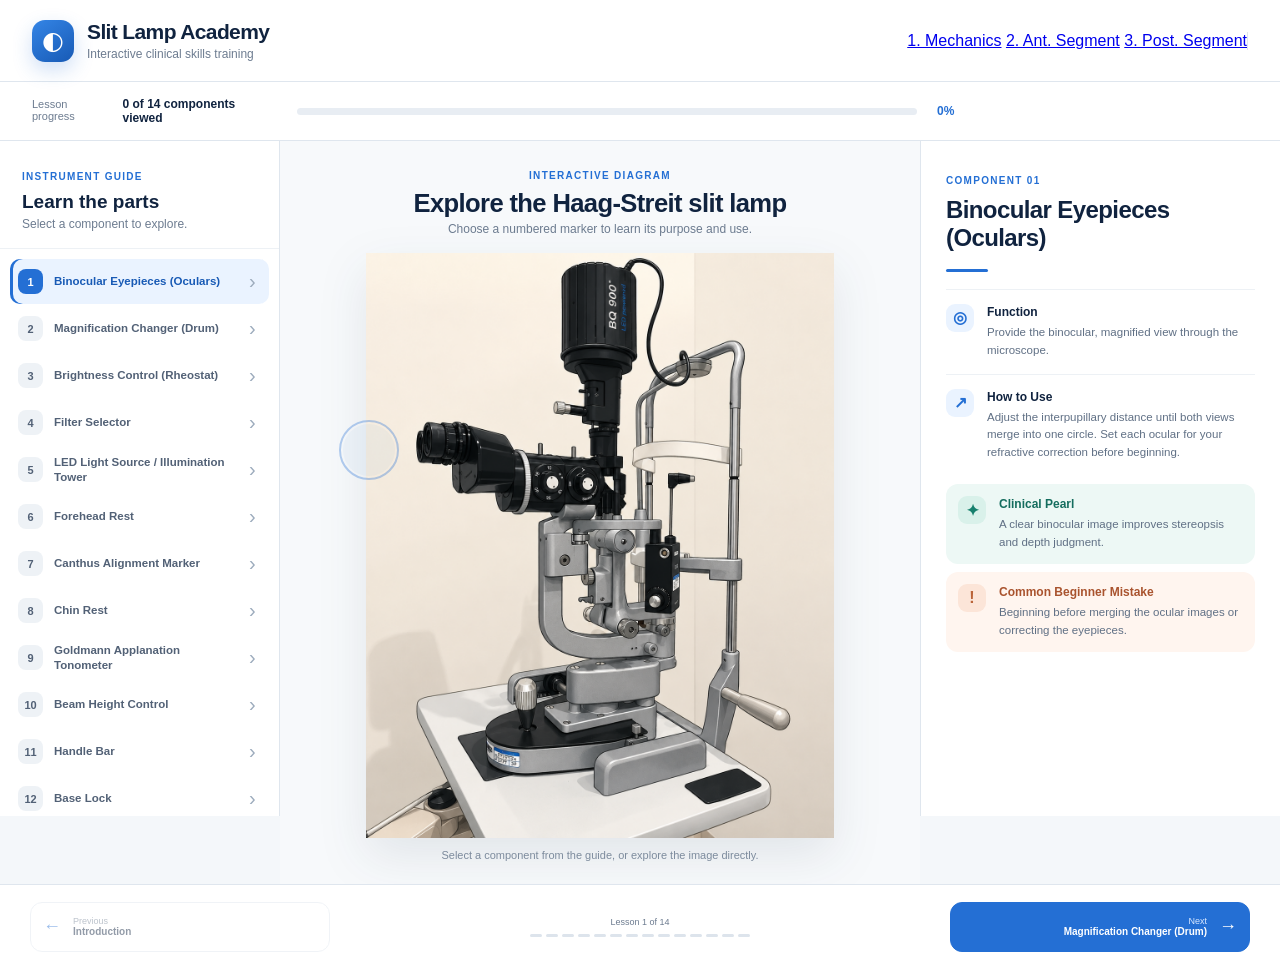
==== index.html @ 04d9e1db "Update index.html" ====
<!doctype html>
<html lang="en">
<head>
  <meta charset="utf-8"><meta name="viewport" content="width=device-width,initial-scale=1">
  <title>Slit Lamp Academy — Learn the Parts</title>
  <link rel="stylesheet" href="css/styles.css">
</head>
<body>
<main class="app">
  <header>
    <div class="brand"><span class="logo">◐</span><div><h1>Slit Lamp Academy</h1><p>Interactive clinical skills training</p></div></div>
    <nav class="module-selector">
      <a href="index.html" class="mod-tab active">1. Mechanics</a>
      <a href="anterior.html" class="mod-tab">2. Ant. Segment</a>
      <a href="posterior.html" class="mod-tab">3. Post. Segment</a>
    </nav>
  </header>
  <div class="progress"><div><small>Lesson progress</small><strong id="progressLabel"></strong></div><div class="track"><i id="progressBar"></i></div><b id="progressPercent"></b></div>
  <div class="workspace">
    <nav>
      <div class="navTitle"><small>INSTRUMENT GUIDE</small><h2>Learn the parts</h2><p>Select a component to explore.</p></div>
      <ol id="partsList"></ol>
    </nav>
    <section class="stage">
      <div class="stageTitle"><small>INTERACTIVE DIAGRAM</small><h2>Explore the Haag-Streit slit lamp</h2><p>Choose a numbered marker to learn its purpose and use.</p></div>
      <div class="imageWrap"><img src="images/slitlamp.png" alt="Haag-Streit slit lamp"><div id="hotspots"></div></div>
      <p class="hint">Select a component from the guide, or explore the image directly.</p>
    </section>
    <aside id="teachingPanel">
      <small id="partNumber"></small><h2 id="partName"></h2><div class="rule"></div>
      <article><i>◎</i><div><h3>Function</h3><p id="functionText"></p></div></article>
      <article><i>↗</i><div><h3>How to Use</h3><p id="useText"></p></div></article>
      <article class="pearl"><i>✦</i><div><h3>Clinical Pearl</h3><p id="pearlText"></p></div></article>
      <article class="mistake"><i>!</i><div><h3>Common Beginner Mistake</h3><p id="mistakeText"></p></div></article>
    </aside>
  </div>
  <footer>
    <button id="previous"><span>←</span><small>Previous</small><strong id="previousName"></strong></button>
    <div><span id="lessonCount"></span><div id="dots"></div></div>
    <button class="next" id="next"><small>Next</small><strong id="nextName"></strong><span>→</span></button>
  </footer>
</main>
<div class="quizOverlay" id="quizOverlay" hidden>
  <section class="quizCard" role="dialog" aria-modal="true" aria-labelledby="quizTitle">
    <button class="quizClose" id="quizClose" aria-label="Close quiz">×</button>
    <small>KNOWLEDGE CHECK</small>
    <h2 id="quizTitle">Learn the Parts Quiz</h2>
    <p>Click the correct location on the slit lamp image.</p>
    <div id="quizForm">
      <div class="quizStatus"><span id="quizQuestionCount"></span><strong id="quizScore"></strong></div>
      <h3 id="quizPrompt"></h3>
      <div class="quizImageWrap">
        <img src="images/slitlamp.png" alt="Haag-Streit slit lamp for image-identification quiz">
        <div id="quizHotspots"></div>
      </div>
    </div>
    <div class="quizActions"><button type="button" id="quizNext" hidden>Next question</button><button type="button" id="quizRetry" hidden>Try again</button></div>
    <p class="quizResult" id="quizResult" aria-live="polite"></p>
  </section>
</div>
<script src="js/lessons.js"></script><script src="js/hotspots.js"></script><script src="js/app.js"></script>
</body>
</html>
---- css/styles.css ----
:root{--navy:#10233f;--blue:#246fd4;--soft:#eaf3ff;--ink:#26374d;--muted:#6d7c90;--line:#dfe6ee;--bg:#f4f7fa}
*{box-sizing:border-box}body{margin:0;background:var(--bg);color:var(--ink);font-family:Inter,-apple-system,BlinkMacSystemFont,"Segoe UI",sans-serif}button{font:inherit}.app{min-height:100vh}
header{height:82px;padding:0 32px;display:flex;align-items:center;justify-content:space-between;background:#fff;border-bottom:1px solid var(--line)}
.brand{display:flex;align-items:center;gap:13px}.logo{width:42px;height:42px;border-radius:13px;display:grid;place-items:center;background:linear-gradient(145deg,#3485e6,#185ab5);color:#fff;font-size:25px;box-shadow:0 8px 20px #246fd438}
h1{margin:0;color:var(--navy);font-size:21px;letter-spacing:-.03em}.brand p{margin:3px 0 0;color:var(--muted);font-size:12px}.module{display:flex;align-items:center;gap:12px;font-size:13px;color:var(--navy)}.module span{padding:6px 10px;border-radius:999px;background:var(--soft);color:var(--blue);font-size:10px;font-weight:800;letter-spacing:.12em}
.progress{height:59px;padding:0 32px;display:grid;grid-template-columns:245px minmax(200px,620px) 45px;gap:20px;align-items:center;background:#fff;border-bottom:1px solid var(--line)}.progress>div:first-child{display:flex;gap:10px;align-items:baseline}.progress small{color:var(--muted);font-size:11px}.progress strong{color:var(--navy);font-size:12px}.track{height:7px;border-radius:10px;background:#e8edf3;overflow:hidden}.track i{display:block;height:100%;border-radius:inherit;background:linear-gradient(90deg,#3485e6,var(--blue));transition:.3s}.progress b{color:var(--blue);font-size:12px}
.workspace{min-height:calc(100vh - 225px);display:grid;grid-template-columns:280px minmax(440px,1fr) 360px;max-width:1600px;margin:auto}nav,aside{background:#fff}nav{border-right:1px solid var(--line);overflow:auto;max-height:calc(100vh - 225px)}.navTitle{padding:25px 22px 17px;border-bottom:1px solid #edf1f5}.navTitle small,.stageTitle small,aside>small{color:var(--blue);font-size:10px;font-weight:800;letter-spacing:.13em}.navTitle h2{margin:7px 0 4px;color:var(--navy);font-size:19px}.navTitle p,.stageTitle p{margin:0;color:var(--muted);font-size:12px}ol{margin:0;padding:8px 10px 24px;list-style:none}li{margin:2px 0}
nav button{width:100%;min-height:45px;border:0;border-radius:10px;padding:7px 8px;display:grid;grid-template-columns:27px 1fr 12px;gap:9px;align-items:center;text-align:left;color:#526176;background:transparent;cursor:pointer;transition:.18s}nav button:hover{background:#f4f8fd}nav button>span{width:25px;height:25px;border-radius:8px;display:grid;place-items:center;background:#eef2f6;font-size:11px;font-weight:800}nav button em{font-style:normal;font-size:11.5px;font-weight:650;line-height:1.25}nav button i{font-style:normal;color:#9dacbd;font-size:20px}nav button.active{color:#185ab5;background:var(--soft);box-shadow:inset 3px 0 var(--blue)}nav button.active>span{background:var(--blue);color:#fff}
.stage{padding:24px 28px 12px;background:#f7f9fb;overflow:hidden}.stageTitle{text-align:center}.stageTitle h2{margin:6px 0 4px;color:var(--navy);font-size:clamp(20px,2vw,27px);letter-spacing:-.025em}.imageWrap{position:relative;margin:17px auto 0;width:min(100%,660px);height:min(65vh,690px);min-height:470px}.imageWrap img{width:100%;height:100%;object-fit:contain;display:block;filter:drop-shadow(0 18px 24px #15284018)}
.hotspot{position:absolute;width:52px;height:52px;transform:translate(-50%,-50%);border:0;border-radius:50%;background:transparent;cursor:pointer;z-index:2}.hotspot:hover,.hotspot:focus-visible{outline:2px solid #246fd480;outline-offset:2px;background:#246fd412}.hotspot.active{outline:2px solid #246fd455;outline-offset:2px;background:#246fd40b}.hint{text-align:center;color:#8290a2;font-size:11px}
aside{border-left:1px solid var(--line);padding:29px 25px;overflow:auto;max-height:calc(100vh - 225px);scroll-margin-top:12px}aside>h2{margin:8px 0 16px;color:var(--navy);font-size:24px;line-height:1.18;letter-spacing:-.025em}.rule{width:42px;height:3px;border-radius:3px;background:var(--blue);margin-bottom:17px}article{display:grid;grid-template-columns:30px 1fr;gap:11px;padding:14px 0;border-top:1px solid #edf1f5}article>i{width:28px;height:28px;border-radius:9px;display:grid;place-items:center;color:var(--blue);background:var(--soft);font-style:normal;font-weight:800}article h3{margin:1px 0 5px;color:var(--navy);font-size:12px}article p{margin:0;color:#607085;font-size:11.5px;line-height:1.56}.pearl,.mistake{margin-top:8px;padding:12px;border:0;border-radius:12px}.pearl{background:#edf8f5}.pearl>i{color:#16806d;background:#d9f1ea}.pearl h3{color:#146d5e}.mistake{background:#fff5ef}.mistake>i{color:#bb6439;background:#fce5d8}.mistake h3{color:#a9532e}
footer{min-height:84px;padding:11px 30px;display:grid;grid-template-columns:1fr auto 1fr;align-items:center;gap:24px;background:#fff;border-top:1px solid var(--line)}footer>button{width:min(100%,300px);min-height:50px;display:grid;grid-template-columns:30px 1fr;align-content:center;border:1px solid var(--line);border-radius:12px;background:#fff;color:var(--navy);padding:7px 12px;text-align:left;cursor:pointer}footer button span{grid-row:1/3;align-self:center;color:var(--blue);font-size:18px}footer button small{color:var(--muted);font-size:9px}footer button strong{font-size:10px;white-space:nowrap;overflow:hidden;text-overflow:ellipsis}footer button.next{justify-self:end;grid-template-columns:1fr 30px;text-align:right;background:var(--blue);color:#fff;border-color:var(--blue)}footer button.next span{grid-column:2;color:#fff}footer button.next small{color:#d9e8ff}footer button:disabled{opacity:.45;cursor:default}footer>div{text-align:center;color:var(--muted);font-size:9px}#dots{display:flex;gap:4px;margin-top:7px}#dots i{width:12px;height:3px;border-radius:2px;background:#dde4ec}#dots i.done{background:var(--blue)}
@media(max-width:1120px){.workspace{grid-template-columns:240px minmax(430px,1fr)}aside{grid-column:2;border-left:0;border-top:1px solid var(--line);max-height:none}nav{grid-row:1/3;max-height:none}.imageWrap{height:650px}}
@media(max-width:760px){header{height:auto;min-height:74px;padding:13px 18px}.module{display:none}.progress{padding:0 18px;grid-template-columns:1fr 36px}.progress>div:first-child{display:none}.workspace{display:block}nav{max-height:220px;border-right:0;border-bottom:1px solid var(--line)}.navTitle{padding:18px}ol{display:flex;gap:6px;padding:8px 14px 14px;overflow-x:auto}li{flex:0 0 auto}nav button{width:52px;display:block;text-align:center}nav button em,nav button i{display:none}nav button>span{margin:auto}.stage{padding:21px 8px 10px}.imageWrap{width:100%;height:auto;min-height:0;aspect-ratio:1536/1800}.hotspot{width:32px;height:32px}aside{padding:24px 20px}footer{grid-template-columns:1fr 1fr;padding:10px 14px}footer>div{display:none}}
.quizOverlay{position:fixed;inset:0;z-index:20;background:#10233d99;display:grid;place-items:center;padding:24px;backdrop-filter:blur(8px)}.quizOverlay[hidden]{display:none}.quizCard{position:relative;width:min(100%,760px);max-height:94vh;overflow:auto;background:#fff;border-radius:24px;padding:30px 34px;box-shadow:0 30px 80px #07142559}.quizCard>small{color:var(--blue);font-weight:800;letter-spacing:.12em}.quizCard h2{margin:7px 0;color:var(--navy);font-size:28px}.quizCard>p{color:var(--muted);margin:5px 0 16px}.quizClose{position:absolute;right:18px;top:14px;border:0;background:transparent;color:#69798b;font-size:28px;cursor:pointer}.quizStatus{display:flex;justify-content:space-between;align-items:center;color:var(--muted);font-size:12px}.quizStatus strong{color:var(--blue)}#quizPrompt{margin:10px 0 6px;color:var(--navy);font-size:20px}.quizImageWrap{position:relative;width:min(100%,560px);height:min(55vh,510px);min-height:390px;margin:8px auto 0}.quizImageWrap img{width:100%;height:100%;object-fit:contain;display:block}.quizHotspot{position:absolute;width:54px;height:54px;transform:translate(-50%,-50%);border:0;border-radius:50%;background:transparent;cursor:crosshair}.quizHotspot:hover,.quizHotspot:focus-visible{outline:2px solid #246fd475;background:#246fd412}.quizHotspot.correct,.quizHotspot.reveal{outline:3px solid #2f9a61;background:#42b8782e}.quizHotspot.incorrect{outline:3px solid #d75e5e;background:#df70702b}.quizActions{display:flex;gap:10px;margin-top:14px}.quizActions button{border:0;border-radius:11px;background:var(--blue);color:#fff;padding:12px 18px;font-weight:750;cursor:pointer}.quizActions button+button{background:#eef4fb;color:var(--blue)}.quizResult{min-height:22px;margin:10px 0 0!important;font-weight:750;color:var(--navy)!important}.quizResult.correctText{color:#257a4d!important}.quizResult.incorrectText{color:#b84b4b!important}.quizResult.finalResult{font-size:18px;padding:18px 0}.quizOpen{overflow:hidden}
@media(max-width:600px){.quizOverlay{padding:8px}.quizCard{padding:24px 16px}.quizImageWrap{height:auto;min-height:0;aspect-ratio:1536/1800}.quizHotspot{width:36px;height:36px}}
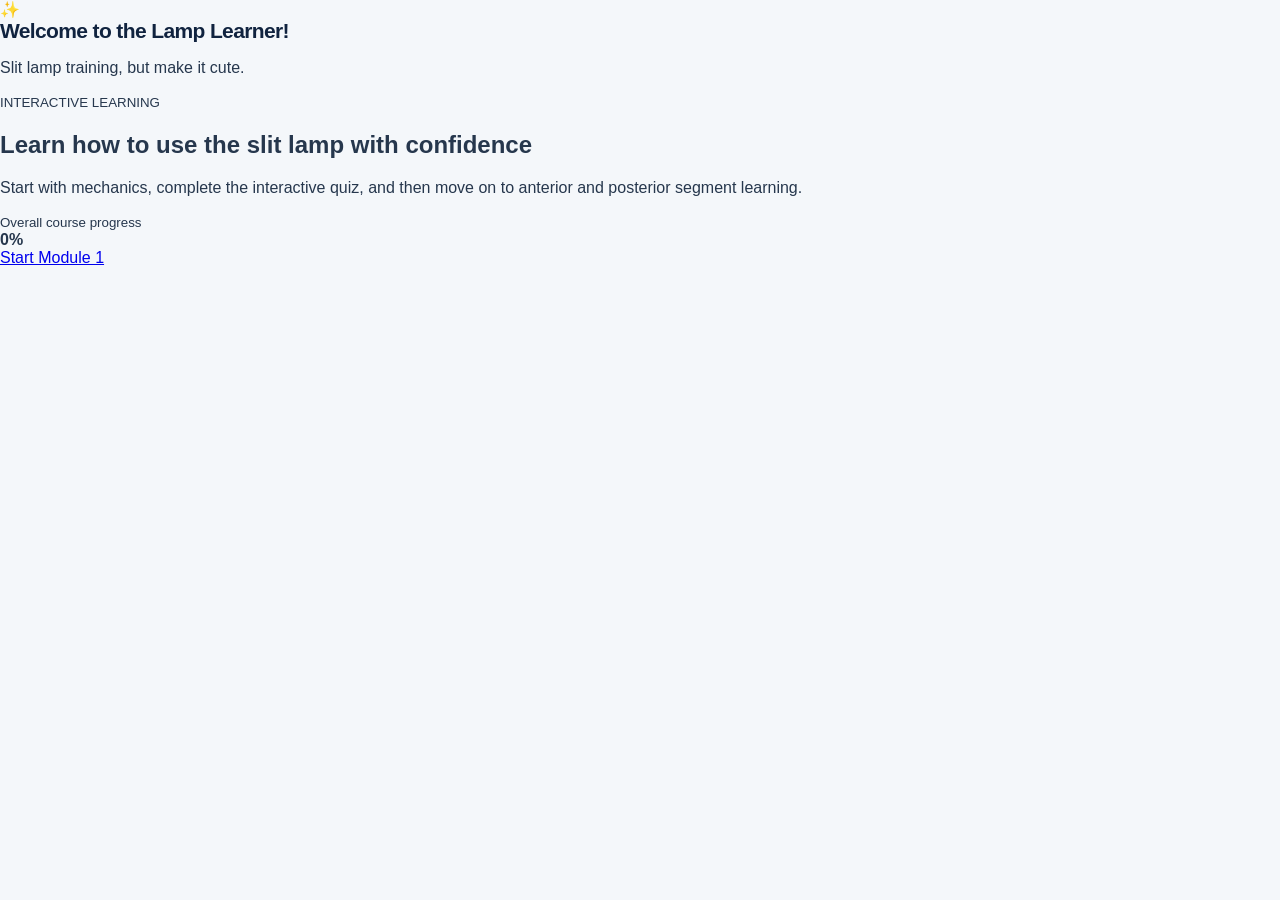
==== commit 1081a9a1: "Update index.html" ====
--- a/index.html
+++ b/index.html
@@ -1,63 +1,60 @@
-<!doctype html>
-<html lang="en">
-<head>
-  <meta charset="utf-8"><meta name="viewport" content="width=device-width,initial-scale=1">
-  <title>Slit Lamp Academy — Learn the Parts</title>
-  <link rel="stylesheet" href="css/styles.css">
-</head>
-<body>
-<main class="app">
-  <header>
-    <div class="brand"><span class="logo">◐</span><div><h1>Slit Lamp Academy</h1><p>Interactive clinical skills training</p></div></div>
-    <nav class="module-selector">
-      <a href="index.html" class="mod-tab active">1. Mechanics</a>
-      <a href="anterior.html" class="mod-tab">2. Ant. Segment</a>
-      <a href="posterior.html" class="mod-tab">3. Post. Segment</a>
-    </nav>
-  </header>
-  <div class="progress"><div><small>Lesson progress</small><strong id="progressLabel"></strong></div><div class="track"><i id="progressBar"></i></div><b id="progressPercent"></b></div>
-  <div class="workspace">
-    <nav>
-      <div class="navTitle"><small>INSTRUMENT GUIDE</small><h2>Learn the parts</h2><p>Select a component to explore.</p></div>
-      <ol id="partsList"></ol>
-    </nav>
-    <section class="stage">
-      <div class="stageTitle"><small>INTERACTIVE DIAGRAM</small><h2>Explore the Haag-Streit slit lamp</h2><p>Choose a numbered marker to learn its purpose and use.</p></div>
-      <div class="imageWrap"><img src="images/slitlamp.png" alt="Haag-Streit slit lamp"><div id="hotspots"></div></div>
-      <p class="hint">Select a component from the guide, or explore the image directly.</p>
+<!doctype html>  
+<html lang="en">  
+<head>  
+  <meta charset="utf-8">  
+  <meta name="viewport" content="width=device-width,initial-scale=1">  
+  <title>Lamp Learner</title>  
+  <link rel="stylesheet" href="css/styles.css">  
+</head>  
+<body class="landing-body">  
+  <main class="landing-shell">  
+    <section class="splash-screen" id="splashScreen">  
+      <div class="splash-card">  
+        <div class="sparkle">✨</div>  
+        <h1>Welcome to the Lamp Learner!</h1>  
+        <p>Slit lamp training, but make it cute.</p>  
+      </div>  
     </section>
-    <aside id="teachingPanel">
-      <small id="partNumber"></small><h2 id="partName"></h2><div class="rule"></div>
-      <article><i>◎</i><div><h3>Function</h3><p id="functionText"></p></div></article>
-      <article><i>↗</i><div><h3>How to Use</h3><p id="useText"></p></div></article>
-      <article class="pearl"><i>✦</i><div><h3>Clinical Pearl</h3><p id="pearlText"></p></div></article>
-      <article class="mistake"><i>!</i><div><h3>Common Beginner Mistake</h3><p id="mistakeText"></p></div></article>
-    </aside>
-  </div>
-  <footer>
-    <button id="previous"><span>←</span><small>Previous</small><strong id="previousName"></strong></button>
-    <div><span id="lessonCount"></span><div id="dots"></div></div>
-    <button class="next" id="next"><small>Next</small><strong id="nextName"></strong><span>→</span></button>
-  </footer>
-</main>
-<div class="quizOverlay" id="quizOverlay" hidden>
-  <section class="quizCard" role="dialog" aria-modal="true" aria-labelledby="quizTitle">
-    <button class="quizClose" id="quizClose" aria-label="Close quiz">×</button>
-    <small>KNOWLEDGE CHECK</small>
-    <h2 id="quizTitle">Learn the Parts Quiz</h2>
-    <p>Click the correct location on the slit lamp image.</p>
-    <div id="quizForm">
-      <div class="quizStatus"><span id="quizQuestionCount"></span><strong id="quizScore"></strong></div>
-      <h3 id="quizPrompt"></h3>
-      <div class="quizImageWrap">
-        <img src="images/slitlamp.png" alt="Haag-Streit slit lamp for image-identification quiz">
-        <div id="quizHotspots"></div>
-      </div>
-    </div>
-    <div class="quizActions"><button type="button" id="quizNext" hidden>Next question</button><button type="button" id="quizRetry" hidden>Try again</button></div>
-    <p class="quizResult" id="quizResult" aria-live="polite"></p>
-  </section>
-</div>
-<script src="js/lessons.js"></script><script src="js/hotspots.js"></script><script src="js/app.js"></script>
-</body>
-</html>
+
+    <section class="intro-panel hidden" id="introPanel">  
+      <div class="intro-card">  
+        <small class="eyebrow">INTERACTIVE LEARNING</small>  
+        <h2>Learn how to use the slit lamp with confidence</h2>  
+        <p>  
+          Start with mechanics, complete the interactive quiz, and then move on  
+          to anterior and posterior segment learning.  
+        </p>
+
+        <div class="overall-progress-bar home-progress">  
+          <div class="overall-progress-inner">  
+            <small>Overall course progress</small>  
+            <div class="overall-track">  
+              <i id="overallProgressFill"></i>  
+            </div>  
+            <strong id="overallProgressText">0%</strong>  
+          </div>  
+        </div>
+
+        <a href="mechanics.html" class="continue-btn">Start Module 1</a>  
+      </div>  
+    </section>  
+  </main>
+
+  <script src="js/progress.js"></script>  
+  <script>  
+    const splash = document.getElementById("splashScreen");  
+    const intro = document.getElementById("introPanel");
+
+    setTimeout(() => {  
+      splash.classList.add("fade-away");  
+      setTimeout(() => {  
+        splash.style.display = "none";  
+        intro.classList.remove("hidden");  
+        intro.classList.add("fade-in");  
+      }, 900);  
+    }, 2000);
+
+    renderCourseProgress();  
+  </script>  
+</body>  
+</html>  
--- a/css/styles.css
+++ b/css/styles.css
@@ -14,3 +14,41 @@
 @media(max-width:760px){header{height:auto;min-height:74px;padding:13px 18px}.module{display:none}.progress{padding:0 18px;grid-template-columns:1fr 36px}.progress>div:first-child{display:none}.workspace{display:block}nav{max-height:220px;border-right:0;border-bottom:1px solid var(--line)}.navTitle{padding:18px}ol{display:flex;gap:6px;padding:8px 14px 14px;overflow-x:auto}li{flex:0 0 auto}nav button{width:52px;display:block;text-align:center}nav button em,nav button i{display:none}nav button>span{margin:auto}.stage{padding:21px 8px 10px}.imageWrap{width:100%;height:auto;min-height:0;aspect-ratio:1536/1800}.hotspot{width:32px;height:32px}aside{padding:24px 20px}footer{grid-template-columns:1fr 1fr;padding:10px 14px}footer>div{display:none}}
 .quizOverlay{position:fixed;inset:0;z-index:20;background:#10233d99;display:grid;place-items:center;padding:24px;backdrop-filter:blur(8px)}.quizOverlay[hidden]{display:none}.quizCard{position:relative;width:min(100%,760px);max-height:94vh;overflow:auto;background:#fff;border-radius:24px;padding:30px 34px;box-shadow:0 30px 80px #07142559}.quizCard>small{color:var(--blue);font-weight:800;letter-spacing:.12em}.quizCard h2{margin:7px 0;color:var(--navy);font-size:28px}.quizCard>p{color:var(--muted);margin:5px 0 16px}.quizClose{position:absolute;right:18px;top:14px;border:0;background:transparent;color:#69798b;font-size:28px;cursor:pointer}.quizStatus{display:flex;justify-content:space-between;align-items:center;color:var(--muted);font-size:12px}.quizStatus strong{color:var(--blue)}#quizPrompt{margin:10px 0 6px;color:var(--navy);font-size:20px}.quizImageWrap{position:relative;width:min(100%,560px);height:min(55vh,510px);min-height:390px;margin:8px auto 0}.quizImageWrap img{width:100%;height:100%;object-fit:contain;display:block}.quizHotspot{position:absolute;width:54px;height:54px;transform:translate(-50%,-50%);border:0;border-radius:50%;background:transparent;cursor:crosshair}.quizHotspot:hover,.quizHotspot:focus-visible{outline:2px solid #246fd475;background:#246fd412}.quizHotspot.correct,.quizHotspot.reveal{outline:3px solid #2f9a61;background:#42b8782e}.quizHotspot.incorrect{outline:3px solid #d75e5e;background:#df70702b}.quizActions{display:flex;gap:10px;margin-top:14px}.quizActions button{border:0;border-radius:11px;background:var(--blue);color:#fff;padding:12px 18px;font-weight:750;cursor:pointer}.quizActions button+button{background:#eef4fb;color:var(--blue)}.quizResult{min-height:22px;margin:10px 0 0!important;font-weight:750;color:var(--navy)!important}.quizResult.correctText{color:#257a4d!important}.quizResult.incorrectText{color:#b84b4b!important}.quizResult.finalResult{font-size:18px;padding:18px 0}.quizOpen{overflow:hidden}
 @media(max-width:600px){.quizOverlay{padding:8px}.quizCard{padding:24px 16px}.quizImageWrap{height:auto;min-height:0;aspect-ratio:1536/1800}.quizHotspot{width:36px;height:36px}}
+/* (All your existing CSS code stays above this...) */
+
+.quizResult.correctText{color:#257a4d!important}
+.quizResult.incorrectText{color:#b84b4b!important}
+.quizResult.finalResult{font-size:18px;padding:18px 0}
+.quizOpen{overflow:hidden}
+@media(max-width:600px){.quizOverlay{padding:8px}.quizCard{padding:24px 16px}.quizImageWrap{height:auto;min-height:0;aspect-ratio:1536/1800}.quizHotspot{width:36px;height:36px}}
+
+/* 👇 PASTE STEP 3 AT THE VERY BOTTOM OF STYLES.CSS */
+.module-selector {
+  display: flex;
+  gap: 8px;
+  background: var(--bg);
+  padding: 6px;
+  border-radius: 12px;
+  border: 1px solid var(--line);
+}
+
+.mod-tab {
+  padding: 8px 14px;
+  border-radius: 8px;
+  color: var(--muted);
+  font-size: 11.5px;
+  font-weight: 700;
+  text-decoration: none;
+  transition: all 0.2s ease;
+}
+
+.mod-tab:hover {
+  color: var(--blue);
+  background: #fff;
+}
+
+.mod-tab.active {
+  background: var(--blue);
+  color: #fff;
+  box-shadow: 0 4px 12px #246fd438;
+}
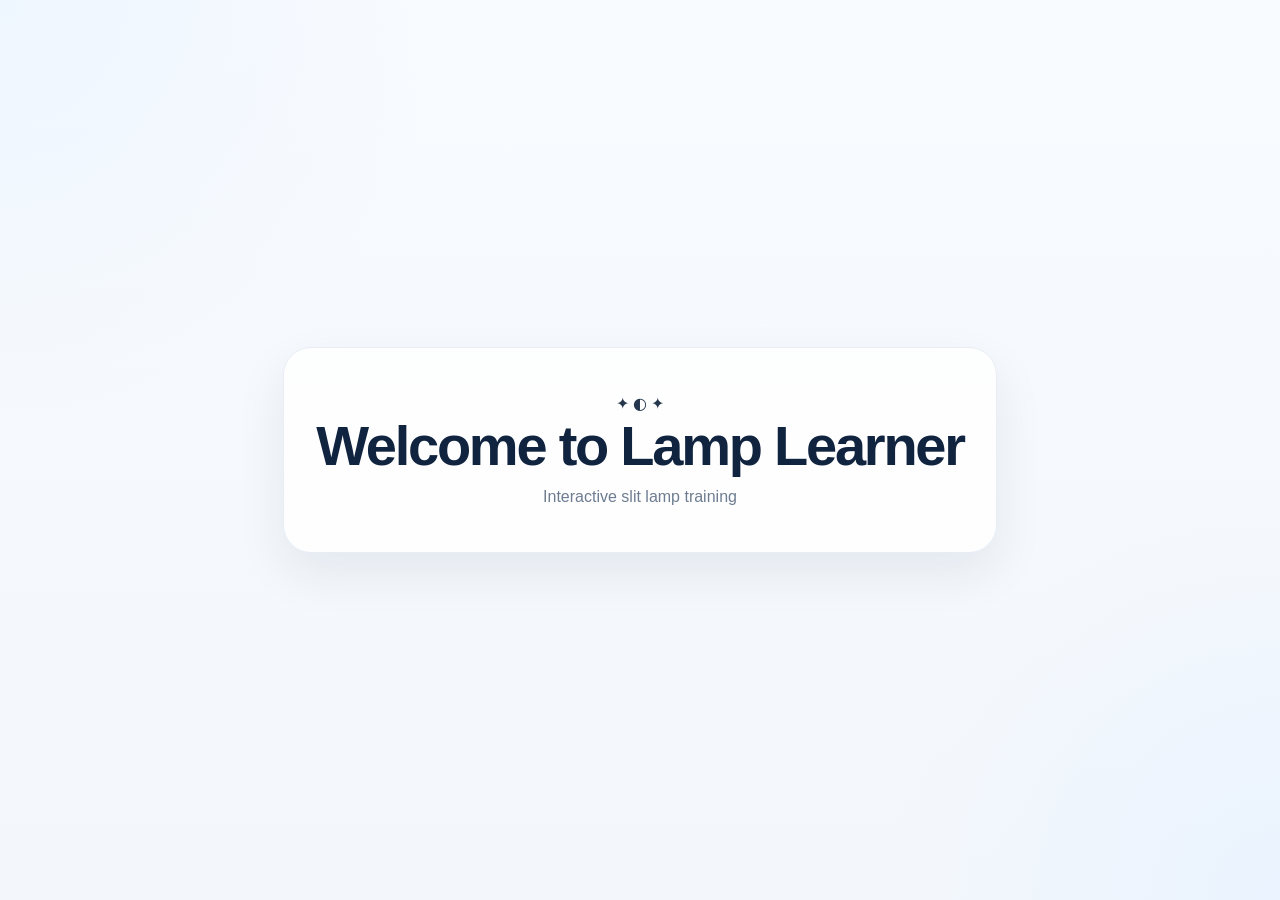
==== commit 4bd0691f: "Update index.html" ====
--- a/index.html
+++ b/index.html
@@ -9,33 +9,52 @@
 <body class="landing-body">  
   <main class="landing-shell">  
     <section class="splash-screen" id="splashScreen">  
-      <div class="splash-card">  
-        <div class="sparkle">✨</div>  
-        <h1>Welcome to the Lamp Learner!</h1>  
-        <p>Slit lamp training, but make it cute.</p>  
+      <div class="splash-card glass">  
+        <div class="sparkle-row">  
+          <span>✦</span>  
+          <span>◐</span>  
+          <span>✦</span>  
+        </div>  
+        <h1>Welcome to Lamp Learner</h1>  
+        <p>Interactive slit lamp training</p>  
       </div>  
     </section>
 
     <section class="intro-panel hidden" id="introPanel">  
-      <div class="intro-card">  
-        <small class="eyebrow">INTERACTIVE LEARNING</small>  
-        <h2>Learn how to use the slit lamp with confidence</h2>  
+      <div class="intro-card glass">  
+        <small class="eyebrow">SLIT LAMP TRAINING</small>  
+        <h2>Learn the slit lamp step by step</h2>  
         <p>  
-          Start with mechanics, complete the interactive quiz, and then move on  
-          to anterior and posterior segment learning.  
+          Start with mechanics, complete the image-based quiz, then continue to  
+          anterior and posterior segment modules.  
         </p>
 
-        <div class="overall-progress-bar home-progress">  
-          <div class="overall-progress-inner">  
-            <small>Overall course progress</small>  
-            <div class="overall-track">  
-              <i id="overallProgressFill"></i>  
-            </div>  
+        <div class="overall-progress-card home-progress-card">  
+          <div class="overall-progress-top">  
+            <span>Overall course progress</span>  
             <strong id="overallProgressText">0%</strong>  
+          </div>  
+          <div class="overall-track">  
+            <i id="overallProgressFill"></i>  
           </div>  
         </div>
 
-        <a href="mechanics.html" class="continue-btn">Start Module 1</a>  
+        <div class="home-module-grid">  
+          <div class="home-module-card active">  
+            <small>MODULE 1</small>  
+            <strong>Mechanics</strong>  
+          </div>  
+          <div class="home-module-card">  
+            <small>MODULE 2</small>  
+            <strong>Anterior</strong>  
+          </div>  
+          <div class="home-module-card">  
+            <small>MODULE 3</small>  
+            <strong>Posterior</strong>  
+          </div>  
+        </div>
+
+        <a href="mechanics.html" class="cute-btn primary-btn">Start Module 1</a>  
       </div>  
     </section>  
   </main>
--- a/css/styles.css
+++ b/css/styles.css
@@ -52,3 +52,242 @@
   color: #fff;
   box-shadow: 0 4px 12px #246fd438;
 }
+/* ===== Course-wide additions ===== */
+
+.overall-progress-bar {  
+  background: #fff;  
+  border-bottom: 1px solid var(--line);  
+  padding: 12px 32px;  
+}
+
+.overall-progress-inner {  
+  max-width: 1600px;  
+  margin: 0 auto;  
+  display: grid;  
+  grid-template-columns: 180px 1fr 60px;  
+  gap: 16px;  
+  align-items: center;  
+}
+
+.overall-progress-inner small {  
+  color: var(--muted);  
+  font-size: 11px;  
+  font-weight: 700;  
+}
+
+.overall-track {  
+  height: 8px;  
+  border-radius: 999px;  
+  background: #e8edf3;  
+  overflow: hidden;  
+}
+
+.overall-track i {  
+  display: block;  
+  height: 100%;  
+  width: 0%;  
+  border-radius: inherit;  
+  background: linear-gradient(90deg, #7c9df3, #246fd4, #6fc3ff);  
+  transition: width 0.3s ease;  
+}
+
+.overall-progress-inner strong {  
+  color: var(--blue);  
+  font-size: 12px;  
+  text-align: right;  
+}
+
+/* landing page */  
+.landing-body {  
+  background:  
+    radial-gradient(circle at top left, #eef6ff, transparent 28%),  
+    radial-gradient(circle at bottom right, #eaf3ff, transparent 25%),  
+    linear-gradient(180deg, #f8fbff, #f3f7fb);  
+}
+
+.landing-shell {  
+  min-height: 100vh;  
+  display: grid;  
+  place-items: center;  
+  padding: 24px;  
+}
+
+.splash-card,  
+.intro-card,  
+.simple-card {  
+  width: min(760px, 100%);  
+  background: rgba(255, 255, 255, 0.92);  
+  border: 1px solid #e6edf5;  
+  border-radius: 28px;  
+  box-shadow: 0 20px 50px rgba(16, 35, 63, 0.08);  
+}
+
+.splash-card {  
+  text-align: center;  
+  padding: 46px 32px;  
+}
+
+.splash-card h1 {  
+  margin: 0 0 10px;  
+  font-size: clamp(34px, 5vw, 56px);  
+  color: var(--navy);  
+  letter-spacing: -0.04em;  
+}
+
+.splash-card p {  
+  margin: 0;  
+  color: var(--muted);  
+  font-size: 16px;  
+}
+
+.sparkle {  
+  font-size: 34px;  
+  margin-bottom: 10px;  
+  animation: bouncey 1s infinite alternate;  
+}
+
+.intro-card,  
+.simple-card {  
+  padding: 32px;  
+}
+
+.eyebrow {  
+  color: var(--blue);  
+  font-size: 11px;  
+  font-weight: 800;  
+  letter-spacing: .13em;  
+}
+
+.intro-card h2,  
+.simple-card h1 {  
+  margin: 10px 0 10px;  
+  color: var(--navy);  
+  font-size: clamp(28px, 4vw, 42px);  
+  letter-spacing: -0.03em;  
+}
+
+.intro-card p,  
+.simple-card p {  
+  color: var(--muted);  
+  line-height: 1.7;  
+  font-size: 15px;  
+}
+
+.continue-btn {  
+  display: inline-block;  
+  padding: 12px 18px;  
+  border-radius: 12px;  
+  border: 0;  
+  background: var(--blue);  
+  color: #fff;  
+  text-decoration: none;  
+  font-weight: 800;  
+  cursor: pointer;  
+  box-shadow: 0 10px 24px rgba(36, 111, 212, 0.18);  
+}
+
+.continue-btn.secondary {  
+  background: #eef4fb;  
+  color: var(--blue);  
+  box-shadow: none;  
+}
+
+.home-progress,  
+.simple-progress {  
+  margin: 22px 0;  
+  padding: 0;  
+  background: transparent;  
+  border: 0;  
+}
+
+.home-progress .overall-progress-inner,  
+.simple-progress .overall-progress-inner {  
+  max-width: none;  
+  margin: 0;  
+  grid-template-columns: 180px 1fr 60px;  
+}
+
+.simple-module-page {  
+  min-height: 100vh;  
+  display: grid;  
+  place-items: center;  
+  padding: 24px;  
+  background: #f4f7fa;  
+}
+
+.simple-actions,  
+.module-links {  
+  display: flex;  
+  gap: 12px;  
+  flex-wrap: wrap;  
+  margin-top: 20px;  
+}
+
+.module-complete-actions {  
+  margin-top: 18px;  
+  padding-top: 10px;  
+}
+
+.module-complete-actions h3 {  
+  margin: 0 0 8px;  
+  color: var(--navy);  
+}
+
+.module-complete-actions p {  
+  margin: 0 0 12px;  
+  color: var(--muted);  
+}
+
+.hidden {  
+  display: none;  
+}
+
+.fade-away {  
+  animation: fadeAway .9s forwards;  
+}
+
+.fade-in {  
+  animation: fadeIn .9s forwards;  
+}
+
+@keyframes bouncey {  
+  from { transform: translateY(0); }  
+  to { transform: translateY(-6px); }  
+}
+
+@keyframes fadeAway {  
+  to {  
+    opacity: 0;  
+    transform: scale(.98);  
+  }  
+}
+
+@keyframes fadeIn {  
+  from {  
+    opacity: 0;  
+    transform: translateY(18px);  
+  }  
+  to {  
+    opacity: 1;  
+    transform: translateY(0);  
+  }  
+}
+
+@media (max-width: 760px) {  
+  .overall-progress-inner,  
+  .home-progress .overall-progress-inner,  
+  .simple-progress .overall-progress-inner {  
+    grid-template-columns: 1fr;  
+    gap: 8px;  
+  }
+
+  .overall-progress-inner strong {  
+    text-align: left;  
+  }
+
+  .intro-card,  
+  .simple-card,  
+  .splash-card {  
+    padding: 22px;  
+  }  
+}  
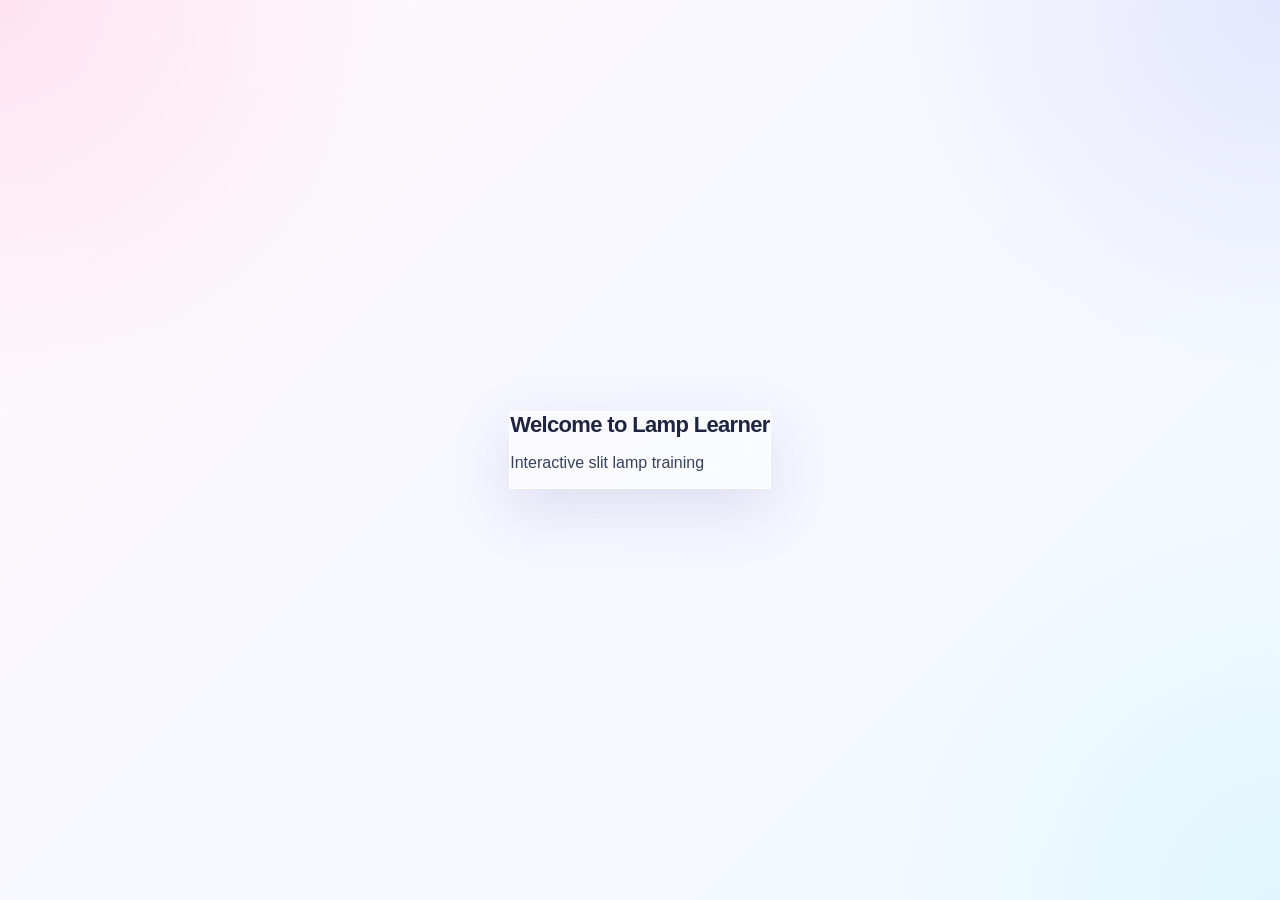
==== commit 0d3331aa: "Update index.html" ====
--- a/index.html
+++ b/index.html
@@ -8,30 +8,21 @@
 </head>  
 <body class="landing-body">  
   <main class="landing-shell">  
-    <section class="splash-screen" id="splashScreen">  
-      <div class="splash-card glass">  
-        <div class="sparkle-row">  
-          <span>✦</span>  
-          <span>◐</span>  
-          <span>✦</span>  
-        </div>  
+    <section class="welcome-screen" id="welcomeScreen">  
+      <div class="welcome-card glass">  
         <h1>Welcome to Lamp Learner</h1>  
         <p>Interactive slit lamp training</p>  
       </div>  
     </section>
 
-    <section class="intro-panel hidden" id="introPanel">  
-      <div class="intro-card glass">  
-        <small class="eyebrow">SLIT LAMP TRAINING</small>  
-        <h2>Learn the slit lamp step by step</h2>  
-        <p>  
-          Start with mechanics, complete the image-based quiz, then continue to  
-          anterior and posterior segment modules.  
-        </p>
+    <section class="dashboard-screen hidden" id="dashboardScreen">  
+      <div class="dashboard-card glass">  
+        <small class="eyebrow">TRAINING DASHBOARD</small>  
+        <h2>Course Progress</h2>
 
-        <div class="overall-progress-card home-progress-card">  
-          <div class="overall-progress-top">  
-            <span>Overall course progress</span>  
+        <div class="progress-panel">  
+          <div class="progress-row">  
+            <span>Overall completeness</span>  
             <strong id="overallProgressText">0%</strong>  
           </div>  
           <div class="overall-track">  
@@ -39,41 +30,70 @@
           </div>  
         </div>
 
-        <div class="home-module-grid">  
-          <div class="home-module-card active">  
-            <small>MODULE 1</small>  
-            <strong>Mechanics</strong>  
-          </div>  
-          <div class="home-module-card">  
-            <small>MODULE 2</small>  
-            <strong>Anterior</strong>  
-          </div>  
-          <div class="home-module-card">  
-            <small>MODULE 3</small>  
-            <strong>Posterior</strong>  
-          </div>  
-        </div>
+        <div class="module-progress-grid">  
+          <a id="mechanicsCard" class="module-progress-card unlocked" href="mechanics.html">  
+            <div class="module-card-top">  
+              <small>MODULE 1</small>  
+              <span class="status-pill">Available</span>  
+            </div>  
+            <h3>Mechanics</h3>  
+            <p>Learn the slit lamp parts and controls.</p>  
+            <div class="mini-progress">  
+              <div class="overall-track">  
+                <i id="mechanicsProgressFill"></i>  
+              </div>  
+              <strong id="mechanicsProgressText">0%</strong>  
+            </div>  
+          </a>
 
-        <a href="mechanics.html" class="cute-btn primary-btn">Start Module 1</a>  
+          <a id="anteriorCard" class="module-progress-card locked" href="anterior.html" aria-disabled="true">  
+            <div class="module-card-top">  
+              <small>MODULE 2</small>  
+              <span class="status-pill locked-pill">Locked</span>  
+            </div>  
+            <h3>Anterior</h3>  
+            <p>Continue after completing mechanics.</p>  
+            <div class="mini-progress">  
+              <div class="overall-track">  
+                <i id="anteriorProgressFill"></i>  
+              </div>  
+              <strong id="anteriorProgressText">0%</strong>  
+            </div>  
+          </a>
+
+          <a id="posteriorCard" class="module-progress-card locked" href="posterior.html" aria-disabled="true">  
+            <div class="module-card-top">  
+              <small>MODULE 3</small>  
+              <span class="status-pill locked-pill">Locked</span>  
+            </div>  
+            <h3>Posterior</h3>  
+            <p>Continue after completing mechanics.</p>  
+            <div class="mini-progress">  
+              <div class="overall-track">  
+                <i id="posteriorProgressFill"></i>  
+              </div>  
+              <strong id="posteriorProgressText">0%</strong>  
+            </div>  
+          </a>  
+        </div>  
       </div>  
     </section>  
   </main>
 
   <script src="js/progress.js"></script>  
   <script>  
-    const splash = document.getElementById("splashScreen");  
-    const intro = document.getElementById("introPanel");
+    const welcomeScreen = document.getElementById("welcomeScreen");  
+    const dashboardScreen = document.getElementById("dashboardScreen");
 
     setTimeout(() => {  
-      splash.classList.add("fade-away");  
+      welcomeScreen.classList.add("fade-away");  
       setTimeout(() => {  
-        splash.style.display = "none";  
-        intro.classList.remove("hidden");  
-        intro.classList.add("fade-in");  
+        welcomeScreen.style.display = "none";  
+        dashboardScreen.classList.remove("hidden");  
+        dashboardScreen.classList.add("fade-in");  
+        renderDashboardProgress();  
       }, 900);  
-    }, 2000);
-
-    renderCourseProgress();  
+    }, 1800);  
   </script>  
 </body>  
 </html>  
--- a/css/styles.css
+++ b/css/styles.css
@@ -1,271 +1,1026 @@
-:root{--navy:#10233f;--blue:#246fd4;--soft:#eaf3ff;--ink:#26374d;--muted:#6d7c90;--line:#dfe6ee;--bg:#f4f7fa}
-*{box-sizing:border-box}body{margin:0;background:var(--bg);color:var(--ink);font-family:Inter,-apple-system,BlinkMacSystemFont,"Segoe UI",sans-serif}button{font:inherit}.app{min-height:100vh}
-header{height:82px;padding:0 32px;display:flex;align-items:center;justify-content:space-between;background:#fff;border-bottom:1px solid var(--line)}
-.brand{display:flex;align-items:center;gap:13px}.logo{width:42px;height:42px;border-radius:13px;display:grid;place-items:center;background:linear-gradient(145deg,#3485e6,#185ab5);color:#fff;font-size:25px;box-shadow:0 8px 20px #246fd438}
-h1{margin:0;color:var(--navy);font-size:21px;letter-spacing:-.03em}.brand p{margin:3px 0 0;color:var(--muted);font-size:12px}.module{display:flex;align-items:center;gap:12px;font-size:13px;color:var(--navy)}.module span{padding:6px 10px;border-radius:999px;background:var(--soft);color:var(--blue);font-size:10px;font-weight:800;letter-spacing:.12em}
-.progress{height:59px;padding:0 32px;display:grid;grid-template-columns:245px minmax(200px,620px) 45px;gap:20px;align-items:center;background:#fff;border-bottom:1px solid var(--line)}.progress>div:first-child{display:flex;gap:10px;align-items:baseline}.progress small{color:var(--muted);font-size:11px}.progress strong{color:var(--navy);font-size:12px}.track{height:7px;border-radius:10px;background:#e8edf3;overflow:hidden}.track i{display:block;height:100%;border-radius:inherit;background:linear-gradient(90deg,#3485e6,var(--blue));transition:.3s}.progress b{color:var(--blue);font-size:12px}
-.workspace{min-height:calc(100vh - 225px);display:grid;grid-template-columns:280px minmax(440px,1fr) 360px;max-width:1600px;margin:auto}nav,aside{background:#fff}nav{border-right:1px solid var(--line);overflow:auto;max-height:calc(100vh - 225px)}.navTitle{padding:25px 22px 17px;border-bottom:1px solid #edf1f5}.navTitle small,.stageTitle small,aside>small{color:var(--blue);font-size:10px;font-weight:800;letter-spacing:.13em}.navTitle h2{margin:7px 0 4px;color:var(--navy);font-size:19px}.navTitle p,.stageTitle p{margin:0;color:var(--muted);font-size:12px}ol{margin:0;padding:8px 10px 24px;list-style:none}li{margin:2px 0}
-nav button{width:100%;min-height:45px;border:0;border-radius:10px;padding:7px 8px;display:grid;grid-template-columns:27px 1fr 12px;gap:9px;align-items:center;text-align:left;color:#526176;background:transparent;cursor:pointer;transition:.18s}nav button:hover{background:#f4f8fd}nav button>span{width:25px;height:25px;border-radius:8px;display:grid;place-items:center;background:#eef2f6;font-size:11px;font-weight:800}nav button em{font-style:normal;font-size:11.5px;font-weight:650;line-height:1.25}nav button i{font-style:normal;color:#9dacbd;font-size:20px}nav button.active{color:#185ab5;background:var(--soft);box-shadow:inset 3px 0 var(--blue)}nav button.active>span{background:var(--blue);color:#fff}
-.stage{padding:24px 28px 12px;background:#f7f9fb;overflow:hidden}.stageTitle{text-align:center}.stageTitle h2{margin:6px 0 4px;color:var(--navy);font-size:clamp(20px,2vw,27px);letter-spacing:-.025em}.imageWrap{position:relative;margin:17px auto 0;width:min(100%,660px);height:min(65vh,690px);min-height:470px}.imageWrap img{width:100%;height:100%;object-fit:contain;display:block;filter:drop-shadow(0 18px 24px #15284018)}
-.hotspot{position:absolute;width:52px;height:52px;transform:translate(-50%,-50%);border:0;border-radius:50%;background:transparent;cursor:pointer;z-index:2}.hotspot:hover,.hotspot:focus-visible{outline:2px solid #246fd480;outline-offset:2px;background:#246fd412}.hotspot.active{outline:2px solid #246fd455;outline-offset:2px;background:#246fd40b}.hint{text-align:center;color:#8290a2;font-size:11px}
-aside{border-left:1px solid var(--line);padding:29px 25px;overflow:auto;max-height:calc(100vh - 225px);scroll-margin-top:12px}aside>h2{margin:8px 0 16px;color:var(--navy);font-size:24px;line-height:1.18;letter-spacing:-.025em}.rule{width:42px;height:3px;border-radius:3px;background:var(--blue);margin-bottom:17px}article{display:grid;grid-template-columns:30px 1fr;gap:11px;padding:14px 0;border-top:1px solid #edf1f5}article>i{width:28px;height:28px;border-radius:9px;display:grid;place-items:center;color:var(--blue);background:var(--soft);font-style:normal;font-weight:800}article h3{margin:1px 0 5px;color:var(--navy);font-size:12px}article p{margin:0;color:#607085;font-size:11.5px;line-height:1.56}.pearl,.mistake{margin-top:8px;padding:12px;border:0;border-radius:12px}.pearl{background:#edf8f5}.pearl>i{color:#16806d;background:#d9f1ea}.pearl h3{color:#146d5e}.mistake{background:#fff5ef}.mistake>i{color:#bb6439;background:#fce5d8}.mistake h3{color:#a9532e}
-footer{min-height:84px;padding:11px 30px;display:grid;grid-template-columns:1fr auto 1fr;align-items:center;gap:24px;background:#fff;border-top:1px solid var(--line)}footer>button{width:min(100%,300px);min-height:50px;display:grid;grid-template-columns:30px 1fr;align-content:center;border:1px solid var(--line);border-radius:12px;background:#fff;color:var(--navy);padding:7px 12px;text-align:left;cursor:pointer}footer button span{grid-row:1/3;align-self:center;color:var(--blue);font-size:18px}footer button small{color:var(--muted);font-size:9px}footer button strong{font-size:10px;white-space:nowrap;overflow:hidden;text-overflow:ellipsis}footer button.next{justify-self:end;grid-template-columns:1fr 30px;text-align:right;background:var(--blue);color:#fff;border-color:var(--blue)}footer button.next span{grid-column:2;color:#fff}footer button.next small{color:#d9e8ff}footer button:disabled{opacity:.45;cursor:default}footer>div{text-align:center;color:var(--muted);font-size:9px}#dots{display:flex;gap:4px;margin-top:7px}#dots i{width:12px;height:3px;border-radius:2px;background:#dde4ec}#dots i.done{background:var(--blue)}
-@media(max-width:1120px){.workspace{grid-template-columns:240px minmax(430px,1fr)}aside{grid-column:2;border-left:0;border-top:1px solid var(--line);max-height:none}nav{grid-row:1/3;max-height:none}.imageWrap{height:650px}}
-@media(max-width:760px){header{height:auto;min-height:74px;padding:13px 18px}.module{display:none}.progress{padding:0 18px;grid-template-columns:1fr 36px}.progress>div:first-child{display:none}.workspace{display:block}nav{max-height:220px;border-right:0;border-bottom:1px solid var(--line)}.navTitle{padding:18px}ol{display:flex;gap:6px;padding:8px 14px 14px;overflow-x:auto}li{flex:0 0 auto}nav button{width:52px;display:block;text-align:center}nav button em,nav button i{display:none}nav button>span{margin:auto}.stage{padding:21px 8px 10px}.imageWrap{width:100%;height:auto;min-height:0;aspect-ratio:1536/1800}.hotspot{width:32px;height:32px}aside{padding:24px 20px}footer{grid-template-columns:1fr 1fr;padding:10px 14px}footer>div{display:none}}
-.quizOverlay{position:fixed;inset:0;z-index:20;background:#10233d99;display:grid;place-items:center;padding:24px;backdrop-filter:blur(8px)}.quizOverlay[hidden]{display:none}.quizCard{position:relative;width:min(100%,760px);max-height:94vh;overflow:auto;background:#fff;border-radius:24px;padding:30px 34px;box-shadow:0 30px 80px #07142559}.quizCard>small{color:var(--blue);font-weight:800;letter-spacing:.12em}.quizCard h2{margin:7px 0;color:var(--navy);font-size:28px}.quizCard>p{color:var(--muted);margin:5px 0 16px}.quizClose{position:absolute;right:18px;top:14px;border:0;background:transparent;color:#69798b;font-size:28px;cursor:pointer}.quizStatus{display:flex;justify-content:space-between;align-items:center;color:var(--muted);font-size:12px}.quizStatus strong{color:var(--blue)}#quizPrompt{margin:10px 0 6px;color:var(--navy);font-size:20px}.quizImageWrap{position:relative;width:min(100%,560px);height:min(55vh,510px);min-height:390px;margin:8px auto 0}.quizImageWrap img{width:100%;height:100%;object-fit:contain;display:block}.quizHotspot{position:absolute;width:54px;height:54px;transform:translate(-50%,-50%);border:0;border-radius:50%;background:transparent;cursor:crosshair}.quizHotspot:hover,.quizHotspot:focus-visible{outline:2px solid #246fd475;background:#246fd412}.quizHotspot.correct,.quizHotspot.reveal{outline:3px solid #2f9a61;background:#42b8782e}.quizHotspot.incorrect{outline:3px solid #d75e5e;background:#df70702b}.quizActions{display:flex;gap:10px;margin-top:14px}.quizActions button{border:0;border-radius:11px;background:var(--blue);color:#fff;padding:12px 18px;font-weight:750;cursor:pointer}.quizActions button+button{background:#eef4fb;color:var(--blue)}.quizResult{min-height:22px;margin:10px 0 0!important;font-weight:750;color:var(--navy)!important}.quizResult.correctText{color:#257a4d!important}.quizResult.incorrectText{color:#b84b4b!important}.quizResult.finalResult{font-size:18px;padding:18px 0}.quizOpen{overflow:hidden}
-@media(max-width:600px){.quizOverlay{padding:8px}.quizCard{padding:24px 16px}.quizImageWrap{height:auto;min-height:0;aspect-ratio:1536/1800}.quizHotspot{width:36px;height:36px}}
-/* (All your existing CSS code stays above this...) */
-
-.quizResult.correctText{color:#257a4d!important}
-.quizResult.incorrectText{color:#b84b4b!important}
-.quizResult.finalResult{font-size:18px;padding:18px 0}
-.quizOpen{overflow:hidden}
-@media(max-width:600px){.quizOverlay{padding:8px}.quizCard{padding:24px 16px}.quizImageWrap{height:auto;min-height:0;aspect-ratio:1536/1800}.quizHotspot{width:36px;height:36px}}
-
-/* 👇 PASTE STEP 3 AT THE VERY BOTTOM OF STYLES.CSS */
-.module-selector {
-  display: flex;
-  gap: 8px;
-  background: var(--bg);
-  padding: 6px;
-  border-radius: 12px;
-  border: 1px solid var(--line);
-}
-
-.mod-tab {
-  padding: 8px 14px;
-  border-radius: 8px;
-  color: var(--muted);
-  font-size: 11.5px;
-  font-weight: 700;
-  text-decoration: none;
-  transition: all 0.2s ease;
-}
-
-.mod-tab:hover {
-  color: var(--blue);
-  background: #fff;
-}
-
-.mod-tab.active {
-  background: var(--blue);
-  color: #fff;
-  box-shadow: 0 4px 12px #246fd438;
-}
-/* ===== Course-wide additions ===== */
+:root {  
+  --navy: #1f2440;  
+  --blue: #6c7ff2;  
+  --blue-2: #8ea0ff;  
+  --pink: #f7a8cf;  
+  --pink-2: #ffc6e2;  
+  --mint: #c7f1ea;  
+  --lavender: #ece7ff;  
+  --sky: #dff4ff;  
+  --soft: rgba(255, 255, 255, 0.58);  
+  --soft-strong: rgba(255, 255, 255, 0.78);  
+  --ink: #36405f;  
+  --muted: #73809b;  
+  --line: rgba(255, 255, 255, 0.35);  
+  --bg: #f6f7ff;  
+  --shadow: 0 20px 60px rgba(85, 95, 160, 0.16);  
+  --shadow-soft: 0 14px 30px rgba(85, 95, 160, 0.12);  
+  --radius: 24px;  
+}
+
+* {  
+  box-sizing: border-box;  
+}
+
+html {  
+  scroll-behavior: smooth;  
+}
+
+body {  
+  margin: 0;  
+  color: var(--ink);  
+  font-family: Inter, -apple-system, BlinkMacSystemFont, "Segoe UI", sans-serif;  
+  background:  
+    radial-gradient(circle at top left, #ffe3f0 0%, transparent 26%),  
+    radial-gradient(circle at top right, #e4e6ff 0%, transparent 24%),  
+    radial-gradient(circle at bottom right, #dff6ff 0%, transparent 26%),  
+    linear-gradient(135deg, #fff8fc 0%, #f7f7ff 45%, #f2fbff 100%);  
+  min-height: 100vh;  
+}
+
+button {  
+  font: inherit;  
+}
+
+a {  
+  color: inherit;  
+}
+
+.hidden {  
+  display: none;  
+}
+
+/* reusable glass */  
+.glass,  
+.glass-panel,  
+.glass-header,  
+.glass-footer,  
+.glass-strip {  
+  background: rgba(255, 255, 255, 0.48);  
+  backdrop-filter: blur(18px);  
+  -webkit-backdrop-filter: blur(18px);  
+  border: 1px solid rgba(255, 255, 255, 0.45);  
+  box-shadow: var(--shadow);  
+}
+
+/* landing */  
+.landing-body {  
+  overflow: hidden;  
+}
+
+.landing-shell {  
+  min-height: 100vh;  
+  display: grid;  
+  place-items: center;  
+  padding: 24px;  
+}
+
+.splash-screen,  
+.intro-panel {  
+  width: min(820px, 100%);  
+}
+
+.splash-card,  
+.intro-card,  
+.simple-card {  
+  border-radius: 32px;  
+  padding: 34px;  
+}
+
+.splash-card {  
+  text-align: center;  
+}
+
+.sparkle-row {  
+  display: flex;  
+  justify-content: center;  
+  gap: 16px;  
+  color: var(--blue);  
+  font-size: 30px;  
+  margin-bottom: 10px;  
+  animation: floaty 1.5s ease-in-out infinite alternate;  
+}
+
+.splash-card h1 {  
+  margin: 0 0 10px;  
+  color: var(--navy);  
+  font-size: clamp(38px, 7vw, 68px);  
+  letter-spacing: -0.05em;  
+}
+
+.splash-card p {  
+  margin: 0;  
+  color: var(--muted);  
+  font-size: 17px;  
+}
+
+.intro-card h2,  
+.simple-card h1 {  
+  margin: 8px 0 12px;  
+  color: var(--navy);  
+  font-size: clamp(28px, 4vw, 46px);  
+  letter-spacing: -0.04em;  
+}
+
+.intro-card p,  
+.simple-card p {  
+  margin: 0;  
+  color: var(--muted);  
+  line-height: 1.75;  
+  font-size: 15px;  
+}
+
+.eyebrow {  
+  display: inline-block;  
+  color: var(--blue);  
+  font-size: 11px;  
+  font-weight: 800;  
+  letter-spacing: 0.16em;  
+}
+
+.home-module-grid {  
+  display: grid;  
+  grid-template-columns: repeat(3, 1fr);  
+  gap: 14px;  
+  margin: 22px 0 26px;  
+}
+
+.home-module-card {  
+  padding: 18px;  
+  border-radius: 20px;  
+  background: rgba(255, 255, 255, 0.56);  
+  border: 1px solid rgba(255, 255, 255, 0.6);  
+  box-shadow: var(--shadow-soft);  
+}
+
+.home-module-card.active {  
+  transform: translateY(-2px);  
+  background: linear-gradient(180deg, rgba(255,255,255,0.7), rgba(240,245,255,0.82));  
+}
+
+.home-module-card small {  
+  display: block;  
+  margin-bottom: 6px;  
+  color: var(--muted);  
+  font-size: 10px;  
+  font-weight: 800;  
+  letter-spacing: 0.12em;  
+}
+
+.home-module-card strong {  
+  color: var(--navy);  
+  font-size: 15px;  
+}
+
+/* buttons */  
+.cute-btn {  
+  display: inline-flex;  
+  align-items: center;  
+  justify-content: center;  
+  gap: 8px;  
+  min-height: 48px;  
+  padding: 12px 18px;  
+  border-radius: 999px;  
+  text-decoration: none;  
+  font-weight: 800;  
+  border: 0;  
+  cursor: pointer;  
+  transition: transform 0.18s ease, box-shadow 0.18s ease, opacity 0.18s ease;  
+}
+
+.cute-btn:hover {  
+  transform: translateY(-2px);  
+}
+
+.primary-btn {  
+  color: #fff;  
+  background: linear-gradient(135deg, var(--pink), var(--blue));  
+  box-shadow: 0 14px 30px rgba(130, 120, 230, 0.24);  
+}
+
+.secondary-btn {  
+  color: var(--blue);  
+  background: rgba(255, 255, 255, 0.62);  
+  border: 1px solid rgba(255, 255, 255, 0.7);  
+  box-shadow: var(--shadow-soft);  
+}
+
+/* app layout */  
+.app {  
+  min-height: 100vh;  
+}
+
+.glass-header {  
+  height: 84px;  
+  padding: 0 28px;  
+  display: flex;  
+  align-items: center;  
+  justify-content: space-between;  
+  margin: 18px 18px 0;  
+  border-radius: 24px;  
+}
+
+.brand {  
+  display: flex;  
+  align-items: center;  
+  gap: 13px;  
+}
+
+.logo {  
+  width: 46px;  
+  height: 46px;  
+  border-radius: 16px;  
+  display: grid;  
+  place-items: center;  
+  background: linear-gradient(145deg, var(--pink), var(--blue));  
+  color: #fff;  
+  font-size: 24px;  
+  box-shadow: 0 12px 24px rgba(122, 131, 242, 0.25);  
+}
+
+h1 {  
+  margin: 0;  
+  color: var(--navy);  
+  font-size: 22px;  
+  letter-spacing: -0.03em;  
+}
+
+.brand p {  
+  margin: 3px 0 0;  
+  color: var(--muted);  
+  font-size: 12px;  
+}
+
+.module-selector {  
+  display: flex;  
+  gap: 8px;  
+  background: rgba(255, 255, 255, 0.36);  
+  padding: 6px;  
+  border-radius: 14px;  
+  border: 1px solid rgba(255, 255, 255, 0.5);  
+}
+
+.mod-tab {  
+  padding: 9px 14px;  
+  border-radius: 10px;  
+  color: var(--muted);  
+  font-size: 12px;  
+  font-weight: 700;  
+  text-decoration: none;  
+  transition: all 0.2s ease;  
+}
+
+.mod-tab:hover {  
+  color: var(--blue);  
+  background: rgba(255, 255, 255, 0.7);  
+}
+
+.mod-tab.active {  
+  color: #fff;  
+  background: linear-gradient(135deg, var(--pink), var(--blue));  
+  box-shadow: 0 8px 18px rgba(122, 131, 242, 0.25);  
+}
+
+.glass-strip {  
+  margin: 12px 18px 0;  
+  border-radius: 20px;  
+}
 
 .overall-progress-bar {  
-  background: #fff;  
-  border-bottom: 1px solid var(--line);  
-  padding: 12px 32px;  
+  padding: 12px 24px;  
 }
 
 .overall-progress-inner {  
-  max-width: 1600px;  
+  max-width: 1500px;  
   margin: 0 auto;  
   display: grid;  
-  grid-template-columns: 180px 1fr 60px;  
+  grid-template-columns: 190px 1fr 55px;  
   gap: 16px;  
   align-items: center;  
 }
 
+.overall-progress-card {  
+  margin: 24px 0;  
+}
+
+.overall-progress-top {  
+  display: flex;  
+  justify-content: space-between;  
+  margin-bottom: 8px;  
+  gap: 10px;  
+  color: var(--muted);  
+  font-size: 12px;  
+  font-weight: 700;  
+}
+
+.overall-track {  
+  height: 10px;  
+  border-radius: 999px;  
+  background: rgba(255, 255, 255, 0.5);  
+  overflow: hidden;  
+  box-shadow: inset 0 1px 2px rgba(80, 90, 120, 0.08);  
+}
+
+.overall-track i {  
+  display: block;  
+  width: 0%;  
+  height: 100%;  
+  border-radius: inherit;  
+  background: linear-gradient(90deg, var(--pink), var(--blue), #78c8ff);  
+  transition: width 0.35s ease;  
+}
+
+.overall-progress-inner small,  
+.overall-progress-inner strong {  
+  font-size: 12px;  
+}
+
 .overall-progress-inner small {  
   color: var(--muted);  
+  font-weight: 700;  
+}
+
+.overall-progress-inner strong {  
+  color: var(--blue);  
+  text-align: right;  
+}
+
+.progress {  
+  height: 60px;  
+  padding: 0 24px;  
+  display: grid;  
+  grid-template-columns: 245px minmax(200px, 620px) 45px;  
+  gap: 20px;  
+  align-items: center;  
+}
+
+.progress > div:first-child {  
+  display: flex;  
+  gap: 10px;  
+  align-items: baseline;  
+}
+
+.progress small {  
+  color: var(--muted);  
   font-size: 11px;  
-  font-weight: 700;  
-}
-
-.overall-track {  
+}
+
+.progress strong {  
+  color: var(--navy);  
+  font-size: 12px;  
+}
+
+.track {  
   height: 8px;  
   border-radius: 999px;  
-  background: #e8edf3;  
+  background: rgba(255, 255, 255, 0.5);  
   overflow: hidden;  
 }
 
-.overall-track i {  
+.track i {  
   display: block;  
   height: 100%;  
   width: 0%;  
   border-radius: inherit;  
-  background: linear-gradient(90deg, #7c9df3, #246fd4, #6fc3ff);  
+  background: linear-gradient(90deg, var(--pink), var(--blue));  
   transition: width 0.3s ease;  
 }
 
-.overall-progress-inner strong {  
+.progress b {  
   color: var(--blue);  
   font-size: 12px;  
+}
+
+.workspace {  
+  min-height: calc(100vh - 255px);  
+  display: grid;  
+  grid-template-columns: 280px minmax(440px, 1fr) 360px;  
+  gap: 16px;  
+  max-width: 1600px;  
+  margin: 16px auto 0;  
+  padding: 0 18px 18px;  
+}
+
+nav,  
+aside {  
+  overflow: auto;  
+}
+
+.glass-panel {  
+  border-radius: 28px;  
+}
+
+nav {  
+  max-height: calc(100vh - 255px);  
+}
+
+.navTitle {  
+  padding: 25px 22px 17px;  
+  border-bottom: 1px solid rgba(255, 255, 255, 0.32);  
+}
+
+.navTitle small,  
+.stageTitle small,  
+aside > small {  
+  color: var(--blue);  
+  font-size: 10px;  
+  font-weight: 800;  
+  letter-spacing: 0.13em;  
+}
+
+.navTitle h2 {  
+  margin: 7px 0 4px;  
+  color: var(--navy);  
+  font-size: 19px;  
+}
+
+.navTitle p,  
+.stageTitle p {  
+  margin: 0;  
+  color: var(--muted);  
+  font-size: 12px;  
+}
+
+ol {  
+  margin: 0;  
+  padding: 8px 10px 24px;  
+  list-style: none;  
+}
+
+li {  
+  margin: 4px 0;  
+}
+
+nav button {  
+  width: 100%;  
+  min-height: 48px;  
+  border: 0;  
+  border-radius: 14px;  
+  padding: 8px 10px;  
+  display: grid;  
+  grid-template-columns: 28px 1fr 12px;  
+  gap: 10px;  
+  align-items: center;  
+  text-align: left;  
+  color: #59677f;  
+  background: transparent;  
+  cursor: pointer;  
+  transition: 0.18s;  
+}
+
+nav button:hover {  
+  background: rgba(255, 255, 255, 0.42);  
+}
+
+nav button > span {  
+  width: 26px;  
+  height: 26px;  
+  border-radius: 9px;  
+  display: grid;  
+  place-items: center;  
+  background: rgba(255, 255, 255, 0.54);  
+  font-size: 11px;  
+  font-weight: 800;  
+}
+
+nav button em {  
+  font-style: normal;  
+  font-size: 11.5px;  
+  font-weight: 650;  
+  line-height: 1.25;  
+}
+
+nav button i {  
+  font-style: normal;  
+  color: #9aa7bd;  
+  font-size: 20px;  
+}
+
+nav button.active {  
+  color: var(--blue);  
+  background: rgba(255, 255, 255, 0.58);  
+  box-shadow: inset 3px 0 0 var(--blue);  
+}
+
+nav button.active > span {  
+  background: linear-gradient(135deg, var(--pink), var(--blue));  
+  color: #fff;  
+}
+
+.stage {  
+  overflow: hidden;  
+}
+
+.stageCard {  
+  height: 100%;  
+  border-radius: 30px;  
+  padding: 24px 28px 12px;  
+}
+
+.stageTitle {  
+  text-align: center;  
+}
+
+.stageTitle h2 {  
+  margin: 6px 0 4px;  
+  color: var(--navy);  
+  font-size: clamp(20px, 2vw, 28px);  
+  letter-spacing: -0.03em;  
+}
+
+.imageWrap {  
+  position: relative;  
+  margin: 18px auto 0;  
+  width: min(100%, 660px);  
+  height: min(65vh, 690px);  
+  min-height: 470px;  
+}
+
+.imageWrap img {  
+  width: 100%;  
+  height: 100%;  
+  object-fit: contain;  
+  display: block;  
+  filter: drop-shadow(0 24px 30px rgba(31, 36, 64, 0.08));  
+}
+
+.hotspot {  
+  position: absolute;  
+  width: 52px;  
+  height: 52px;  
+  transform: translate(-50%, -50%);  
+  border: 0;  
+  border-radius: 50%;  
+  background: transparent;  
+  cursor: pointer;  
+  z-index: 2;  
+}
+
+.hotspot::before {  
+  content: "";  
+  position: absolute;  
+  inset: 10px;  
+  border-radius: 50%;  
+  background: rgba(108, 127, 242, 0.18);  
+  box-shadow: 0 0 0 8px rgba(108, 127, 242, 0.08);  
+  transition: 0.18s ease;  
+}
+
+.hotspot:hover::before,  
+.hotspot:focus-visible::before {  
+  background: rgba(247, 168, 207, 0.25);  
+  box-shadow: 0 0 0 10px rgba(108, 127, 242, 0.12);  
+}
+
+.hotspot.active::before {  
+  background: rgba(108, 127, 242, 0.22);  
+  box-shadow: 0 0 0 10px rgba(108, 127, 242, 0.12);  
+}
+
+.hint {  
+  text-align: center;  
+  color: #8090a6;  
+  font-size: 11px;  
+}
+
+aside {  
+  padding: 29px 25px;  
+  max-height: calc(100vh - 255px);  
+}
+
+aside > h2 {  
+  margin: 8px 0 16px;  
+  color: var(--navy);  
+  font-size: 24px;  
+  line-height: 1.18;  
+  letter-spacing: -0.025em;  
+}
+
+.rule {  
+  width: 48px;  
+  height: 4px;  
+  border-radius: 999px;  
+  background: linear-gradient(90deg, var(--pink), var(--blue));  
+  margin-bottom: 18px;  
+}
+
+article {  
+  display: grid;  
+  grid-template-columns: 32px 1fr;  
+  gap: 11px;  
+  padding: 15px 0;  
+  border-top: 1px solid rgba(255, 255, 255, 0.34);  
+}
+
+article > i {  
+  width: 30px;  
+  height: 30px;  
+  border-radius: 10px;  
+  display: grid;  
+  place-items: center;  
+  color: var(--blue);  
+  background: rgba(255, 255, 255, 0.55);  
+  font-style: normal;  
+  font-weight: 800;  
+}
+
+article h3 {  
+  margin: 1px 0 5px;  
+  color: var(--navy);  
+  font-size: 12px;  
+}
+
+article p {  
+  margin: 0;  
+  color: #5e6d86;  
+  font-size: 11.5px;  
+  line-height: 1.6;  
+}
+
+.pearl,  
+.mistake {  
+  margin-top: 8px;  
+  padding: 14px;  
+  border: 0;  
+  border-radius: 16px;  
+}
+
+.pearl {  
+  background: rgba(199, 241, 234, 0.45);  
+}
+
+.pearl > i {  
+  color: #167f71;  
+  background: rgba(255, 255, 255, 0.52);  
+}
+
+.pearl h3 {  
+  color: #146d5e;  
+}
+
+.mistake {  
+  background: rgba(255, 226, 216, 0.45);  
+}
+
+.mistake > i {  
+  color: #b35f34;  
+  background: rgba(255, 255, 255, 0.52);  
+}
+
+.mistake h3 {  
+  color: #9c522d;  
+}
+
+.glass-footer {  
+  min-height: 84px;  
+  padding: 11px 30px;  
+  display: grid;  
+  grid-template-columns: 1fr auto 1fr;  
+  align-items: center;  
+  gap: 24px;  
+  margin: 0 18px 18px;  
+  border-radius: 24px;  
+}
+
+footer > button {  
+  width: min(100%, 300px);  
+  min-height: 54px;  
+  display: grid;  
+  grid-template-columns: 30px 1fr;  
+  align-content: center;  
+  border: 1px solid rgba(255, 255, 255, 0.45);  
+  border-radius: 16px;  
+  background: rgba(255, 255, 255, 0.58);  
+  color: var(--navy);  
+  padding: 8px 12px;  
+  text-align: left;  
+  cursor: pointer;  
+  box-shadow: var(--shadow-soft);  
+  transition: transform 0.18s ease, opacity 0.18s ease;  
+}
+
+footer > button:hover:not(:disabled) {  
+  transform: translateY(-1px);  
+}
+
+footer button span {  
+  grid-row: 1 / 3;  
+  align-self: center;  
+  color: var(--blue);  
+  font-size: 18px;  
+}
+
+footer button small {  
+  color: var(--muted);  
+  font-size: 9px;  
+}
+
+footer button strong {  
+  font-size: 10px;  
+  white-space: nowrap;  
+  overflow: hidden;  
+  text-overflow: ellipsis;  
+}
+
+footer button.next {  
+  justify-self: end;  
+  grid-template-columns: 1fr 30px;  
   text-align: right;  
-}
-
-/* landing page */  
-.landing-body {  
-  background:  
-    radial-gradient(circle at top left, #eef6ff, transparent 28%),  
-    radial-gradient(circle at bottom right, #eaf3ff, transparent 25%),  
-    linear-gradient(180deg, #f8fbff, #f3f7fb);  
-}
-
-.landing-shell {  
-  min-height: 100vh;  
+  color: #fff;  
+  background: linear-gradient(135deg, var(--pink), var(--blue));  
+  border-color: transparent;  
+}
+
+footer button.next span {  
+  grid-column: 2;  
+  color: #fff;  
+}
+
+footer button.next small {  
+  color: rgba(255, 255, 255, 0.76);  
+}
+
+footer button.next.quizReady {  
+  box-shadow: 0 14px 30px rgba(130, 120, 230, 0.28);  
+}
+
+footer button:disabled {  
+  opacity: 0.45;  
+  cursor: default;  
+}
+
+footer > div {  
+  text-align: center;  
+  color: var(--muted);  
+  font-size: 9px;  
+}
+
+#dots {  
+  display: flex;  
+  gap: 5px;  
+  margin-top: 7px;  
+  justify-content: center;  
+}
+
+#dots i {  
+  width: 12px;  
+  height: 4px;  
+  border-radius: 999px;  
+  background: rgba(130, 145, 170, 0.25);  
+}
+
+#dots i.done {  
+  background: linear-gradient(90deg, var(--pink), var(--blue));  
+}
+
+/* quiz */  
+.quizOverlay {  
+  position: fixed;  
+  inset: 0;  
+  z-index: 20;  
+  background: rgba(34, 40, 74, 0.34);  
   display: grid;  
   place-items: center;  
   padding: 24px;  
-}
-
-.splash-card,  
-.intro-card,  
-.simple-card {  
-  width: min(760px, 100%);  
-  background: rgba(255, 255, 255, 0.92);  
-  border: 1px solid #e6edf5;  
-  border-radius: 28px;  
-  box-shadow: 0 20px 50px rgba(16, 35, 63, 0.08);  
-}
-
-.splash-card {  
-  text-align: center;  
-  padding: 46px 32px;  
-}
-
-.splash-card h1 {  
-  margin: 0 0 10px;  
-  font-size: clamp(34px, 5vw, 56px);  
-  color: var(--navy);  
-  letter-spacing: -0.04em;  
-}
-
-.splash-card p {  
-  margin: 0;  
-  color: var(--muted);  
-  font-size: 16px;  
-}
-
-.sparkle {  
-  font-size: 34px;  
-  margin-bottom: 10px;  
-  animation: bouncey 1s infinite alternate;  
-}
-
-.intro-card,  
-.simple-card {  
-  padding: 32px;  
-}
-
-.eyebrow {  
-  color: var(--blue);  
-  font-size: 11px;  
+  backdrop-filter: blur(10px);  
+}
+
+.quizOverlay[hidden] {  
+  display: none;  
+}
+
+.quizCard {  
+  position: relative;  
+  width: min(100%, 760px);  
+  max-height: 94vh;  
+  overflow: auto;  
+  border-radius: 30px;  
+  padding: 30px 34px;  
+}
+
+.quizCard > small {  
+  color: var(--blue);  
   font-weight: 800;  
-  letter-spacing: .13em;  
-}
-
-.intro-card h2,  
-.simple-card h1 {  
-  margin: 10px 0 10px;  
-  color: var(--navy);  
-  font-size: clamp(28px, 4vw, 42px);  
+  letter-spacing: 0.12em;  
+  font-size: 10px;  
+}
+
+.quizCard h2 {  
+  margin: 8px 0;  
+  color: var(--navy);  
+  font-size: 30px;  
   letter-spacing: -0.03em;  
 }
 
-.intro-card p,  
-.simple-card p {  
-  color: var(--muted);  
-  line-height: 1.7;  
-  font-size: 15px;  
-}
-
-.continue-btn {  
-  display: inline-block;  
+.quizCard > p {  
+  color: var(--muted);  
+  margin: 5px 0 16px;  
+}
+
+.quizClose {  
+  position: absolute;  
+  right: 16px;  
+  top: 14px;  
+  border: 0;  
+  background: transparent;  
+  color: #6d7b93;  
+  font-size: 28px;  
+  cursor: pointer;  
+}
+
+.quizStatus {  
+  display: flex;  
+  justify-content: space-between;  
+  align-items: center;  
+  color: var(--muted);  
+  font-size: 12px;  
+}
+
+.quizStatus strong {  
+  color: var(--blue);  
+}
+
+#quizPrompt {  
+  margin: 10px 0 6px;  
+  color: var(--navy);  
+  font-size: 20px;  
+}
+
+.quizImageWrap {  
+  position: relative;  
+  width: min(100%, 560px);  
+  height: min(55vh, 510px);  
+  min-height: 390px;  
+  margin: 8px auto 0;  
+}
+
+.quizImageWrap img {  
+  width: 100%;  
+  height: 100%;  
+  object-fit: contain;  
+  display: block;  
+}
+
+.quizHotspot {  
+  position: absolute;  
+  width: 54px;  
+  height: 54px;  
+  transform: translate(-50%, -50%);  
+  border: 0;  
+  border-radius: 50%;  
+  background: transparent;  
+  cursor: crosshair;  
+}
+
+.quizHotspot::before {  
+  content: "";  
+  position: absolute;  
+  inset: 10px;  
+  border-radius: 50%;  
+  background: rgba(108, 127, 242, 0.14);  
+  transition: 0.18s ease;  
+}
+
+.quizHotspot:hover::before,  
+.quizHotspot:focus-visible::before {  
+  background: rgba(108, 127, 242, 0.22);  
+}
+
+.quizHotspot.correct::before,  
+.quizHotspot.reveal::before {  
+  background: rgba(55, 180, 120, 0.28);  
+  box-shadow: 0 0 0 8px rgba(55, 180, 120, 0.12);  
+}
+
+.quizHotspot.incorrect::before {  
+  background: rgba(215, 94, 94, 0.22);  
+  box-shadow: 0 0 0 8px rgba(215, 94, 94, 0.10);  
+}
+
+.quizActions {  
+  display: flex;  
+  gap: 10px;  
+  margin-top: 14px;  
+}
+
+.quizActions button {  
+  border: 0;  
+  border-radius: 999px;  
   padding: 12px 18px;  
-  border-radius: 12px;  
-  border: 0;  
-  background: var(--blue);  
-  color: #fff;  
-  text-decoration: none;  
   font-weight: 800;  
   cursor: pointer;  
-  box-shadow: 0 10px 24px rgba(36, 111, 212, 0.18);  
-}
-
-.continue-btn.secondary {  
-  background: #eef4fb;  
-  color: var(--blue);  
-  box-shadow: none;  
-}
-
-.home-progress,  
-.simple-progress {  
-  margin: 22px 0;  
-  padding: 0;  
-  background: transparent;  
-  border: 0;  
-}
-
-.home-progress .overall-progress-inner,  
-.simple-progress .overall-progress-inner {  
-  max-width: none;  
-  margin: 0;  
-  grid-template-columns: 180px 1fr 60px;  
-}
-
-.simple-module-page {  
-  min-height: 100vh;  
-  display: grid;  
-  place-items: center;  
-  padding: 24px;  
-  background: #f4f7fa;  
-}
-
-.simple-actions,  
-.module-links {  
+  transition: transform 0.18s ease;  
+}
+
+.quizActions button:hover {  
+  transform: translateY(-1px);  
+}
+
+#quizNext {  
+  background: linear-gradient(135deg, var(--pink), var(--blue));  
+  color: #fff;  
+}
+
+#quizRetry {  
+  background: rgba(255, 255, 255, 0.62);  
+  color: var(--blue);  
+}
+
+.quizResult {  
+  min-height: 22px;  
+  margin: 10px 0 0 !important;  
+  font-weight: 800;  
+  color: var(--navy) !important;  
+}
+
+.quizResult.correctText {  
+  color: #257a4d !important;  
+}
+
+.quizResult.incorrectText {  
+  color: #b84b4b !important;  
+}
+
+.quizResult.finalResult {  
+  font-size: 18px;  
+  padding: 18px 0;  
+}
+
+.quizOpen {  
+  overflow: hidden;  
+}
+
+.module-complete-actions {  
+  margin-top: 18px;  
+  padding-top: 10px;  
+}
+
+.module-complete-actions h3 {  
+  margin: 0 0 8px;  
+  color: var(--navy);  
+}
+
+.module-complete-actions p {  
+  margin: 0 0 14px;  
+  color: var(--muted);  
+}
+
+.module-links,  
+.simple-actions {  
   display: flex;  
   gap: 12px;  
   flex-wrap: wrap;  
-  margin-top: 20px;  
-}
-
-.module-complete-actions {  
-  margin-top: 18px;  
-  padding-top: 10px;  
-}
-
-.module-complete-actions h3 {  
-  margin: 0 0 8px;  
-  color: var(--navy);  
-}
-
-.module-complete-actions p {  
-  margin: 0 0 12px;  
-  color: var(--muted);  
-}
-
-.hidden {  
-  display: none;  
-}
-
+}
+
+/* simple module pages */  
+.module-page-body {  
+  min-height: 100vh;  
+}
+
+.simple-module-page {  
+  min-height: 100vh;  
+  display: grid;  
+  place-items: center;  
+  padding: 24px;  
+}
+
+.simple-card {  
+  width: min(760px, 100%);  
+}
+
+.simple-top-tabs {  
+  margin-bottom: 22px;  
+}
+
+/* animations */  
 .fade-away {  
-  animation: fadeAway .9s forwards;  
+  animation: fadeAway 0.9s forwards;  
 }
 
 .fade-in {  
-  animation: fadeIn .9s forwards;  
-}
-
-@keyframes bouncey {  
-  from { transform: translateY(0); }  
-  to { transform: translateY(-6px); }  
+  animation: fadeIn 0.9s forwards;  
+}
+
+@keyframes floaty {  
+  from {  
+    transform: translateY(0px);  
+  }  
+  to {  
+    transform: translateY(-8px);  
+  }  
 }
 
 @keyframes fadeAway {  
   to {  
     opacity: 0;  
-    transform: scale(.98);  
+    transform: scale(0.98);  
   }  
 }
 
 @keyframes fadeIn {  
   from {  
     opacity: 0;  
-    transform: translateY(18px);  
+    transform: translateY(22px);  
   }  
   to {  
     opacity: 1;  
@@ -273,10 +1028,43 @@
   }  
 }
 
+/* responsive */  
+@media (max-width: 1120px) {  
+  .workspace {  
+    grid-template-columns: 240px minmax(430px, 1fr);  
+  }
+
+  aside {  
+    grid-column: 2;  
+    max-height: none;  
+  }
+
+  nav {  
+    grid-row: 1 / 3;  
+    max-height: none;  
+  }
+
+  .imageWrap {  
+    height: 650px;  
+  }  
+}
+
 @media (max-width: 760px) {  
-  .overall-progress-inner,  
-  .home-progress .overall-progress-inner,  
-  .simple-progress .overall-progress-inner {  
+  .glass-header {  
+    height: auto;  
+    min-height: 74px;  
+    padding: 14px 18px;  
+    flex-direction: column;  
+    gap: 12px;  
+    align-items: stretch;  
+  }
+
+  .module-selector {  
+    width: fit-content;  
+    align-self: flex-start;  
+  }
+
+  .overall-progress-inner {  
     grid-template-columns: 1fr;  
     gap: 8px;  
   }
@@ -285,9 +1073,114 @@
     text-align: left;  
   }
 
+  .progress {  
+    padding: 0 18px;  
+    grid-template-columns: 1fr 36px;  
+  }
+
+  .progress > div:first-child {  
+    display: none;  
+  }
+
+  .workspace {  
+    display: block;  
+    padding: 0 12px 12px;  
+  }
+
+  nav {  
+    max-height: 220px;  
+    margin-bottom: 14px;  
+  }
+
+  .navTitle {  
+    padding: 18px;  
+  }
+
+  ol {  
+    display: flex;  
+    gap: 6px;  
+    padding: 8px 14px 14px;  
+    overflow-x: auto;  
+  }
+
+  li {  
+    flex: 0 0 auto;  
+  }
+
+  nav button {  
+    width: 52px;  
+    display: block;  
+    text-align: center;  
+  }
+
+  nav button em,  
+  nav button i {  
+    display: none;  
+  }
+
+  nav button > span {  
+    margin: auto;  
+  }
+
+  .stageCard {  
+    padding: 21px 8px 10px;  
+  }
+
+  .imageWrap {  
+    width: 100%;  
+    height: auto;  
+    min-height: 0;  
+    aspect-ratio: 1536 / 1800;  
+  }
+
+  .hotspot {  
+    width: 34px;  
+    height: 34px;  
+  }
+
+  aside {  
+    padding: 24px 20px;  
+    margin-top: 14px;  
+  }
+
+  .glass-footer {  
+    grid-template-columns: 1fr 1fr;  
+    padding: 10px 14px;  
+    gap: 12px;  
+  }
+
+  footer > div {  
+    display: none;  
+  }
+
+  .home-module-grid {  
+    grid-template-columns: 1fr;  
+  }
+
+  .splash-card,  
   .intro-card,  
-  .simple-card,  
-  .splash-card {  
-    padding: 22px;  
+  .simple-card {  
+    padding: 24px;  
+  }  
+}
+
+@media (max-width: 600px) {  
+  .quizOverlay {  
+    padding: 8px;  
+  }
+
+  .quizCard {  
+    padding: 24px 16px;  
+  }
+
+  .quizImageWrap {  
+    height: auto;  
+    min-height: 0;  
+    aspect-ratio: 1536 / 1800;  
+  }
+
+  .quizHotspot {  
+    width: 36px;  
+    height: 36px;  
   }  
 }  
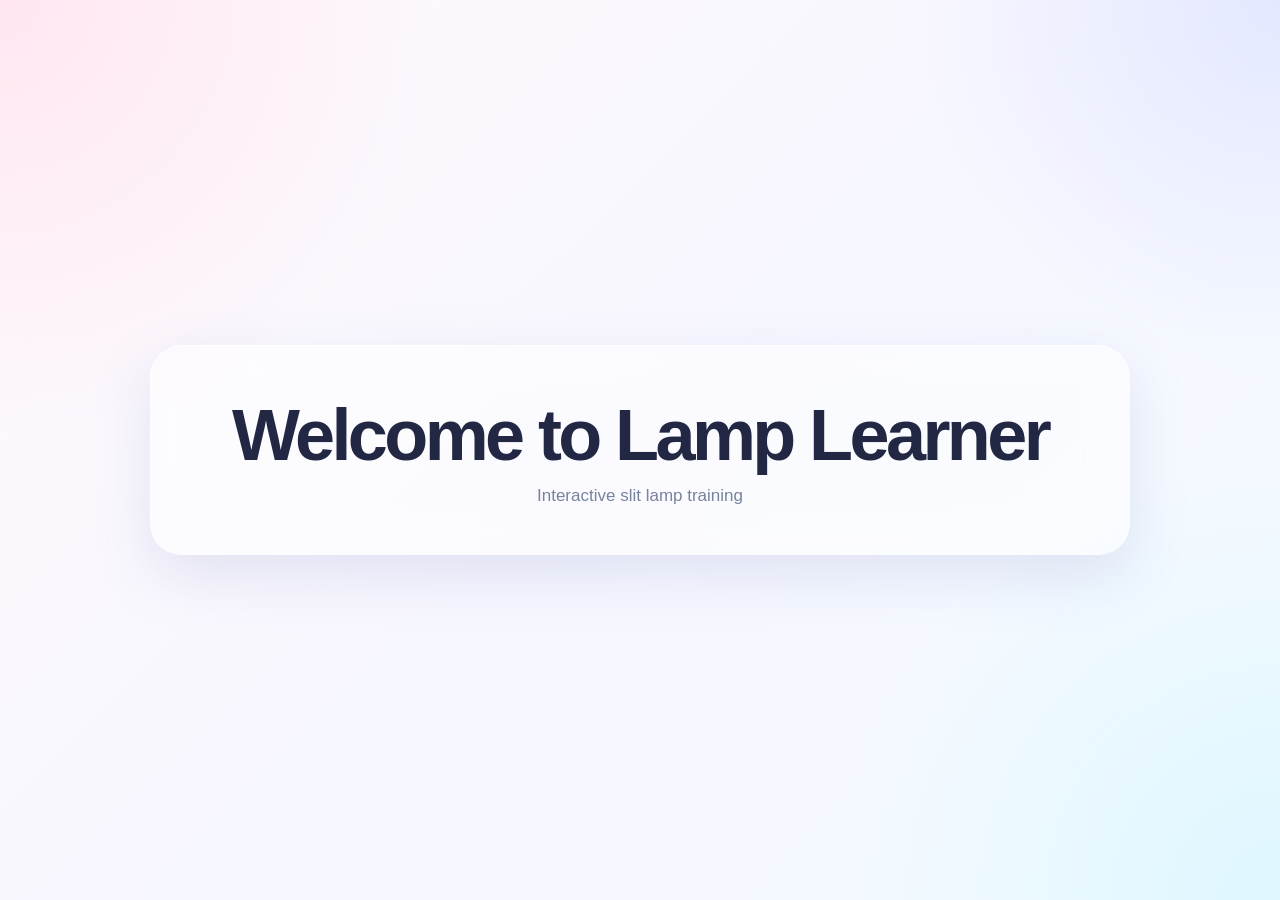
==== commit 82f647e4: "Update index.html" ====
--- a/index.html
+++ b/index.html
@@ -17,7 +17,7 @@
 
     <section class="dashboard-screen hidden" id="dashboardScreen">  
       <div class="dashboard-card glass">  
-        <small class="eyebrow">TRAINING DASHBOARD</small>  
+        <small class="eyebrow">HOME PROGRESS</small>  
         <h2>Course Progress</h2>
 
         <div class="progress-panel">  
@@ -46,13 +46,13 @@
             </div>  
           </a>
 
-          <a id="anteriorCard" class="module-progress-card locked" href="anterior.html" aria-disabled="true">  
+          <a id="anteriorCard" class="module-progress-card locked" href="#">  
             <div class="module-card-top">  
               <small>MODULE 2</small>  
               <span class="status-pill locked-pill">Locked</span>  
             </div>  
             <h3>Anterior</h3>  
-            <p>Continue after completing mechanics.</p>  
+            <p>Unlocks after Mechanics is completed.</p>  
             <div class="mini-progress">  
               <div class="overall-track">  
                 <i id="anteriorProgressFill"></i>  
@@ -61,13 +61,13 @@
             </div>  
           </a>
 
-          <a id="posteriorCard" class="module-progress-card locked" href="posterior.html" aria-disabled="true">  
+          <a id="posteriorCard" class="module-progress-card locked" href="#">  
             <div class="module-card-top">  
               <small>MODULE 3</small>  
               <span class="status-pill locked-pill">Locked</span>  
             </div>  
             <h3>Posterior</h3>  
-            <p>Continue after completing mechanics.</p>  
+            <p>Unlocks after Mechanics is completed.</p>  
             <div class="mini-progress">  
               <div class="overall-track">  
                 <i id="posteriorProgressFill"></i>  
--- a/css/styles.css
+++ b/css/styles.css
@@ -1,21 +1,20 @@
 :root {  
-  --navy: #1f2440;  
-  --blue: #6c7ff2;  
-  --blue-2: #8ea0ff;  
-  --pink: #f7a8cf;  
-  --pink-2: #ffc6e2;  
-  --mint: #c7f1ea;  
-  --lavender: #ece7ff;  
-  --sky: #dff4ff;  
-  --soft: rgba(255, 255, 255, 0.58);  
-  --soft-strong: rgba(255, 255, 255, 0.78);  
-  --ink: #36405f;  
-  --muted: #73809b;  
-  --line: rgba(255, 255, 255, 0.35);  
-  --bg: #f6f7ff;  
-  --shadow: 0 20px 60px rgba(85, 95, 160, 0.16);  
-  --shadow-soft: 0 14px 30px rgba(85, 95, 160, 0.12);  
-  --radius: 24px;  
+  --navy: #222743;  
+  --blue: #7284f6;  
+  --blue-2: #93a3ff;  
+  --pink: #f2b4d4;  
+  --pink-2: #ffd7e9;  
+  --mint: #d6f4ed;  
+  --sky: #e3f5ff;  
+  --lavender: #ede9ff;  
+  --soft: rgba(255, 255, 255, 0.52);  
+  --soft-strong: rgba(255, 255, 255, 0.72);  
+  --ink: #3b4563;  
+  --muted: #77839d;  
+  --line: rgba(255, 255, 255, 0.36);  
+  --shadow: 0 20px 60px rgba(90, 102, 170, 0.15);  
+  --shadow-soft: 0 12px 30px rgba(90, 102, 170, 0.10);  
+  --radius: 28px;  
 }
 
 * {  
@@ -31,10 +30,10 @@
   color: var(--ink);  
   font-family: Inter, -apple-system, BlinkMacSystemFont, "Segoe UI", sans-serif;  
   background:  
-    radial-gradient(circle at top left, #ffe3f0 0%, transparent 26%),  
-    radial-gradient(circle at top right, #e4e6ff 0%, transparent 24%),  
-    radial-gradient(circle at bottom right, #dff6ff 0%, transparent 26%),  
-    linear-gradient(135deg, #fff8fc 0%, #f7f7ff 45%, #f2fbff 100%);  
+    radial-gradient(circle at top left, #ffe6f0 0%, transparent 28%),  
+    radial-gradient(circle at top right, #e4e8ff 0%, transparent 24%),  
+    radial-gradient(circle at bottom right, #def6ff 0%, transparent 28%),  
+    linear-gradient(135deg, #fff9fc 0%, #f7f7ff 50%, #f3fbff 100%);  
   min-height: 100vh;  
 }
 
@@ -50,19 +49,24 @@
   display: none;  
 }
 
-/* reusable glass */  
 .glass,  
 .glass-panel,  
 .glass-header,  
-.glass-footer,  
 .glass-strip {  
-  background: rgba(255, 255, 255, 0.48);  
+  background: rgba(255, 255, 255, 0.46);  
   backdrop-filter: blur(18px);  
   -webkit-backdrop-filter: blur(18px);  
   border: 1px solid rgba(255, 255, 255, 0.45);  
   box-shadow: var(--shadow);  
 }
 
+.eyebrow {  
+  color: var(--blue);  
+  font-size: 11px;  
+  font-weight: 800;  
+  letter-spacing: 0.15em;  
+}
+
 /* landing */  
 .landing-body {  
   overflow: hidden;  
@@ -75,101 +79,161 @@
   padding: 24px;  
 }
 
-.splash-screen,  
-.intro-panel {  
-  width: min(820px, 100%);  
-}
-
-.splash-card,  
-.intro-card,  
-.simple-card {  
+.welcome-screen,  
+.dashboard-screen {  
+  width: min(980px, 100%);  
+}
+
+.welcome-card,  
+.dashboard-card,  
+.simple-card,  
+.floating-info,  
+.stageCard,  
+.quizCard {  
   border-radius: 32px;  
-  padding: 34px;  
-}
-
-.splash-card {  
+}
+
+.welcome-card {  
+  padding: 48px 36px;  
   text-align: center;  
 }
 
-.sparkle-row {  
+.welcome-card h1 {  
+  margin: 0 0 10px;  
+  color: var(--navy);  
+  font-size: clamp(40px, 7vw, 72px);  
+  letter-spacing: -0.05em;  
+}
+
+.welcome-card p {  
+  margin: 0;  
+  color: var(--muted);  
+  font-size: 17px;  
+}
+
+.dashboard-card {  
+  padding: 32px;  
+}
+
+.dashboard-card h2,  
+.simple-card h1 {  
+  margin: 8px 0 18px;  
+  color: var(--navy);  
+  font-size: clamp(28px, 4vw, 44px);  
+  letter-spacing: -0.04em;  
+}
+
+.progress-panel {  
+  margin-bottom: 22px;  
+}
+
+.progress-row,  
+.overall-progress-top {  
   display: flex;  
-  justify-content: center;  
+  justify-content: space-between;  
+  align-items: center;  
+  gap: 10px;  
+  margin-bottom: 8px;  
+  color: var(--muted);  
+  font-size: 12px;  
+  font-weight: 700;  
+}
+
+.overall-track {  
+  height: 10px;  
+  border-radius: 999px;  
+  background: rgba(255, 255, 255, 0.56);  
+  overflow: hidden;  
+  box-shadow: inset 0 1px 2px rgba(80, 90, 120, 0.06);  
+}
+
+.overall-track i {  
+  display: block;  
+  width: 0%;  
+  height: 100%;  
+  border-radius: inherit;  
+  background: linear-gradient(90deg, var(--pink), var(--blue), #7acfff);  
+  transition: width 0.35s ease;  
+}
+
+.module-progress-grid {  
+  display: grid;  
+  grid-template-columns: repeat(3, 1fr);  
   gap: 16px;  
-  color: var(--blue);  
-  font-size: 30px;  
-  margin-bottom: 10px;  
-  animation: floaty 1.5s ease-in-out infinite alternate;  
-}
-
-.splash-card h1 {  
-  margin: 0 0 10px;  
-  color: var(--navy);  
-  font-size: clamp(38px, 7vw, 68px);  
-  letter-spacing: -0.05em;  
-}
-
-.splash-card p {  
-  margin: 0;  
-  color: var(--muted);  
-  font-size: 17px;  
-}
-
-.intro-card h2,  
-.simple-card h1 {  
-  margin: 8px 0 12px;  
-  color: var(--navy);  
-  font-size: clamp(28px, 4vw, 46px);  
-  letter-spacing: -0.04em;  
-}
-
-.intro-card p,  
-.simple-card p {  
-  margin: 0;  
-  color: var(--muted);  
-  line-height: 1.75;  
-  font-size: 15px;  
-}
-
-.eyebrow {  
-  display: inline-block;  
-  color: var(--blue);  
-  font-size: 11px;  
-  font-weight: 800;  
-  letter-spacing: 0.16em;  
-}
-
-.home-module-grid {  
-  display: grid;  
-  grid-template-columns: repeat(3, 1fr);  
-  gap: 14px;  
-  margin: 22px 0 26px;  
-}
-
-.home-module-card {  
-  padding: 18px;  
-  border-radius: 20px;  
-  background: rgba(255, 255, 255, 0.56);  
-  border: 1px solid rgba(255, 255, 255, 0.6);  
+}
+
+.module-progress-card {  
+  text-decoration: none;  
+  padding: 20px;  
+  border-radius: 24px;  
+  background: rgba(255, 255, 255, 0.42);  
+  border: 1px solid rgba(255, 255, 255, 0.54);  
   box-shadow: var(--shadow-soft);  
-}
-
-.home-module-card.active {  
-  transform: translateY(-2px);  
-  background: linear-gradient(180deg, rgba(255,255,255,0.7), rgba(240,245,255,0.82));  
-}
-
-.home-module-card small {  
-  display: block;  
-  margin-bottom: 6px;  
+  transition: transform 0.18s ease, opacity 0.18s ease, filter 0.18s ease;  
+}
+
+.module-progress-card.unlocked:hover {  
+  transform: translateY(-3px);  
+}
+
+.module-progress-card.locked {  
+  opacity: 0.55;  
+  filter: grayscale(0.55);  
+  cursor: not-allowed;  
+}
+
+.module-card-top {  
+  display: flex;  
+  justify-content: space-between;  
+  align-items: center;  
+  gap: 10px;  
+}
+
+.module-progress-card small {  
   color: var(--muted);  
   font-size: 10px;  
   font-weight: 800;  
   letter-spacing: 0.12em;  
 }
 
-.home-module-card strong {  
-  color: var(--navy);  
-  font-size: 15px;  
+.module-progress-card h3 {  
+  margin: 10px 0 8px;  
+  color: var(--navy);  
+  font-size: 22px;  
+}
+
+.module-progress-card p {  
+  margin: 0 0 16px;  
+  color: var(--muted);  
+  line-height: 1.6;  
+  font-size: 14px;  
+}
+
+.status-pill {  
+  display: inline-flex;  
+  align-items: center;  
+  min-height: 28px;  
+  padding: 0 10px;  
+  border-radius: 999px;  
+  background: rgba(114, 132, 246, 0.12);  
+  color: var(--blue);  
+  font-size: 11px;  
+  font-weight: 800;  
+}
+
+.locked-pill {  
+  background: rgba(120, 130, 150, 0.14);  
+  color: #7f8aa0;  
+}
+
+.mini-progress {  
+  display: grid;  
+  gap: 8px;  
+}
+
+.mini-progress strong {  
+  color: var(--blue);  
+  font-size: 12px;  
 }
 
 /* buttons */  
@@ -177,7 +241,6 @@
   display: inline-flex;  
   align-items: center;  
   justify-content: center;  
-  gap: 8px;  
   min-height: 48px;  
   padding: 12px 18px;  
   border-radius: 999px;  
@@ -185,7 +248,7 @@
   font-weight: 800;  
   border: 0;  
   cursor: pointer;  
-  transition: transform 0.18s ease, box-shadow 0.18s ease, opacity 0.18s ease;  
+  transition: transform 0.18s ease, box-shadow 0.18s ease;  
 }
 
 .cute-btn:hover {  
@@ -193,31 +256,64 @@
 }
 
 .primary-btn {  
-  color: #fff;  
   background: linear-gradient(135deg, var(--pink), var(--blue));  
-  box-shadow: 0 14px 30px rgba(130, 120, 230, 0.24);  
+  color: white;  
+  box-shadow: 0 14px 30px rgba(120, 130, 230, 0.22);  
 }
 
 .secondary-btn {  
-  color: var(--blue);  
   background: rgba(255, 255, 255, 0.62);  
-  border: 1px solid rgba(255, 255, 255, 0.7);  
+  color: var(--blue);  
   box-shadow: var(--shadow-soft);  
 }
 
-/* app layout */  
-.app {  
+/* shared */  
+.module-page-body {  
   min-height: 100vh;  
 }
 
+.simple-module-page {  
+  min-height: 100vh;  
+  display: grid;  
+  place-items: center;  
+  padding: 24px;  
+}
+
+.simple-card {  
+  width: min(760px, 100%);  
+  padding: 32px;  
+  background: rgba(255, 255, 255, 0.5);  
+  backdrop-filter: blur(18px);  
+  border: 1px solid rgba(255, 255, 255, 0.45);  
+  box-shadow: var(--shadow);  
+}
+
+.simple-card p {  
+  color: var(--muted);  
+  line-height: 1.7;  
+}
+
+.simple-actions {  
+  display: flex;  
+  gap: 12px;  
+  flex-wrap: wrap;  
+  margin-top: 22px;  
+}
+
+/* mechanics */  
+.mechanics-app {  
+  min-height: 100vh;  
+  padding: 18px;  
+}
+
 .glass-header {  
-  height: 84px;  
-  padding: 0 28px;  
+  min-height: 84px;  
+  padding: 16px 24px;  
+  border-radius: 26px;  
   display: flex;  
   align-items: center;  
   justify-content: space-between;  
-  margin: 18px 18px 0;  
-  border-radius: 24px;  
+  gap: 16px;  
 }
 
 .brand {  
@@ -235,7 +331,7 @@
   background: linear-gradient(145deg, var(--pink), var(--blue));  
   color: #fff;  
   font-size: 24px;  
-  box-shadow: 0 12px 24px rgba(122, 131, 242, 0.25);  
+  box-shadow: 0 12px 24px rgba(122, 131, 242, 0.24);  
 }
 
 h1 {  
@@ -251,177 +347,78 @@
   font-size: 12px;  
 }
 
-.module-selector {  
+.header-actions {  
   display: flex;  
-  gap: 8px;  
-  background: rgba(255, 255, 255, 0.36);  
-  padding: 6px;  
-  border-radius: 14px;  
-  border: 1px solid rgba(255, 255, 255, 0.5);  
-}
-
-.mod-tab {  
-  padding: 9px 14px;  
-  border-radius: 10px;  
+  align-items: center;  
+  gap: 10px;  
+}
+
+.header-link,  
+.guide-toggle {  
+  min-height: 42px;  
+  padding: 0 14px;  
+  border-radius: 999px;  
+  border: 0;  
+  text-decoration: none;  
+  display: inline-flex;  
+  align-items: center;  
+  background: rgba(255, 255, 255, 0.64);  
+  color: var(--blue);  
+  font-weight: 700;  
+  box-shadow: var(--shadow-soft);  
+  cursor: pointer;  
+}
+
+.glass-strip {  
+  margin-top: 12px;  
+  border-radius: 22px;  
+}
+
+.overall-progress-bar {  
+  padding: 12px 24px;  
+}
+
+.overall-progress-inner {  
+  display: grid;  
+  grid-template-columns: 190px 1fr 55px;  
+  gap: 16px;  
+  align-items: center;  
+}
+
+.overall-progress-inner small {  
   color: var(--muted);  
   font-size: 12px;  
   font-weight: 700;  
-  text-decoration: none;  
-  transition: all 0.2s ease;  
-}
-
-.mod-tab:hover {  
-  color: var(--blue);  
-  background: rgba(255, 255, 255, 0.7);  
-}
-
-.mod-tab.active {  
-  color: #fff;  
-  background: linear-gradient(135deg, var(--pink), var(--blue));  
-  box-shadow: 0 8px 18px rgba(122, 131, 242, 0.25);  
-}
-
-.glass-strip {  
-  margin: 12px 18px 0;  
-  border-radius: 20px;  
-}
-
-.overall-progress-bar {  
-  padding: 12px 24px;  
-}
-
-.overall-progress-inner {  
-  max-width: 1500px;  
-  margin: 0 auto;  
-  display: grid;  
-  grid-template-columns: 190px 1fr 55px;  
+}
+
+.overall-progress-inner strong {  
+  color: var(--blue);  
+  font-size: 12px;  
+  text-align: right;  
+}
+
+.mechanics-layout {  
+  margin-top: 16px;  
+  display: grid;  
+  grid-template-columns: 280px 1fr;  
   gap: 16px;  
-  align-items: center;  
-}
-
-.overall-progress-card {  
-  margin: 24px 0;  
-}
-
-.overall-progress-top {  
-  display: flex;  
-  justify-content: space-between;  
-  margin-bottom: 8px;  
-  gap: 10px;  
-  color: var(--muted);  
-  font-size: 12px;  
-  font-weight: 700;  
-}
-
-.overall-track {  
-  height: 10px;  
-  border-radius: 999px;  
-  background: rgba(255, 255, 255, 0.5);  
-  overflow: hidden;  
-  box-shadow: inset 0 1px 2px rgba(80, 90, 120, 0.08);  
-}
-
-.overall-track i {  
-  display: block;  
-  width: 0%;  
-  height: 100%;  
-  border-radius: inherit;  
-  background: linear-gradient(90deg, var(--pink), var(--blue), #78c8ff);  
-  transition: width 0.35s ease;  
-}
-
-.overall-progress-inner small,  
-.overall-progress-inner strong {  
-  font-size: 12px;  
-}
-
-.overall-progress-inner small {  
-  color: var(--muted);  
-  font-weight: 700;  
-}
-
-.overall-progress-inner strong {  
-  color: var(--blue);  
-  text-align: right;  
-}
-
-.progress {  
-  height: 60px;  
-  padding: 0 24px;  
-  display: grid;  
-  grid-template-columns: 245px minmax(200px, 620px) 45px;  
-  gap: 20px;  
-  align-items: center;  
-}
-
-.progress > div:first-child {  
-  display: flex;  
-  gap: 10px;  
-  align-items: baseline;  
-}
-
-.progress small {  
-  color: var(--muted);  
-  font-size: 11px;  
-}
-
-.progress strong {  
-  color: var(--navy);  
-  font-size: 12px;  
-}
-
-.track {  
-  height: 8px;  
-  border-radius: 999px;  
-  background: rgba(255, 255, 255, 0.5);  
-  overflow: hidden;  
-}
-
-.track i {  
-  display: block;  
-  height: 100%;  
-  width: 0%;  
-  border-radius: inherit;  
-  background: linear-gradient(90deg, var(--pink), var(--blue));  
-  transition: width 0.3s ease;  
-}
-
-.progress b {  
-  color: var(--blue);  
-  font-size: 12px;  
-}
-
-.workspace {  
-  min-height: calc(100vh - 255px);  
-  display: grid;  
-  grid-template-columns: 280px minmax(440px, 1fr) 360px;  
-  gap: 16px;  
-  max-width: 1600px;  
-  margin: 16px auto 0;  
-  padding: 0 18px 18px;  
-}
-
-nav,  
-aside {  
+}
+
+.guide-drawer {  
+  padding: 0;  
+  border-radius: 28px;  
   overflow: auto;  
-}
-
-.glass-panel {  
-  border-radius: 28px;  
-}
-
-nav {  
-  max-height: calc(100vh - 255px);  
+  max-height: calc(100vh - 170px);  
 }
 
 .navTitle {  
-  padding: 25px 22px 17px;  
-  border-bottom: 1px solid rgba(255, 255, 255, 0.32);  
+  padding: 24px 22px 16px;  
+  border-bottom: 1px solid rgba(255, 255, 255, 0.3);  
 }
 
 .navTitle small,  
 .stageTitle small,  
-aside > small {  
+.floating-info > small {  
   color: var(--blue);  
   font-size: 10px;  
   font-weight: 800;  
@@ -431,7 +428,7 @@
 .navTitle h2 {  
   margin: 7px 0 4px;  
   color: var(--navy);  
-  font-size: 19px;  
+  font-size: 18px;  
 }
 
 .navTitle p,  
@@ -443,7 +440,7 @@
 
 ol {  
   margin: 0;  
-  padding: 8px 10px 24px;  
+  padding: 8px 10px 20px;  
   list-style: none;  
 }
 
@@ -451,7 +448,7 @@
   margin: 4px 0;  
 }
 
-nav button {  
+#partsList button {  
   width: 100%;  
   min-height: 48px;  
   border: 0;  
@@ -468,11 +465,11 @@
   transition: 0.18s;  
 }
 
-nav button:hover {  
+#partsList button:hover {  
   background: rgba(255, 255, 255, 0.42);  
 }
 
-nav button > span {  
+#partsList button > span {  
   width: 26px;  
   height: 26px;  
   border-radius: 9px;  
@@ -483,57 +480,66 @@
   font-weight: 800;  
 }
 
-nav button em {  
+#partsList button em {  
   font-style: normal;  
   font-size: 11.5px;  
   font-weight: 650;  
   line-height: 1.25;  
 }
 
-nav button i {  
+#partsList button i {  
   font-style: normal;  
   color: #9aa7bd;  
   font-size: 20px;  
 }
 
-nav button.active {  
+#partsList button.active {  
   color: var(--blue);  
   background: rgba(255, 255, 255, 0.58);  
   box-shadow: inset 3px 0 0 var(--blue);  
 }
 
-nav button.active > span {  
+#partsList button.active > span {  
   background: linear-gradient(135deg, var(--pink), var(--blue));  
   color: #fff;  
 }
 
-.stage {  
-  overflow: hidden;  
+.diagram-stage {  
+  min-width: 0;  
 }
 
 .stageCard {  
-  height: 100%;  
-  border-radius: 30px;  
-  padding: 24px 28px 12px;  
+  padding: 24px;  
+  background: rgba(255, 255, 255, 0.46);  
+  backdrop-filter: blur(18px);  
+  border: 1px solid rgba(255, 255, 255, 0.45);  
+  box-shadow: var(--shadow);  
 }
 
 .stageTitle {  
   text-align: center;  
+  margin-bottom: 18px;  
 }
 
 .stageTitle h2 {  
   margin: 6px 0 4px;  
   color: var(--navy);  
-  font-size: clamp(20px, 2vw, 28px);  
+  font-size: clamp(22px, 2vw, 30px);  
   letter-spacing: -0.03em;  
+}
+
+.diagram-grid {  
+  display: grid;  
+  grid-template-columns: minmax(420px, 1fr) 360px;  
+  gap: 18px;  
+  align-items: start;  
 }
 
 .imageWrap {  
   position: relative;  
-  margin: 18px auto 0;  
-  width: min(100%, 660px);  
-  height: min(65vh, 690px);  
-  min-height: 470px;  
+  width: 100%;  
+  height: min(68vh, 720px);  
+  min-height: 500px;  
 }
 
 .imageWrap img {  
@@ -541,7 +547,7 @@
   height: 100%;  
   object-fit: contain;  
   display: block;  
-  filter: drop-shadow(0 24px 30px rgba(31, 36, 64, 0.08));  
+  filter: drop-shadow(0 22px 28px rgba(31, 36, 64, 0.08));  
 }
 
 .hotspot {  
@@ -561,34 +567,31 @@
   position: absolute;  
   inset: 10px;  
   border-radius: 50%;  
-  background: rgba(108, 127, 242, 0.18);  
-  box-shadow: 0 0 0 8px rgba(108, 127, 242, 0.08);  
+  background: rgba(114, 132, 246, 0.18);  
+  box-shadow: 0 0 0 8px rgba(114, 132, 246, 0.08);  
   transition: 0.18s ease;  
 }
 
 .hotspot:hover::before,  
 .hotspot:focus-visible::before {  
-  background: rgba(247, 168, 207, 0.25);  
-  box-shadow: 0 0 0 10px rgba(108, 127, 242, 0.12);  
+  background: rgba(242, 180, 212, 0.28);  
+  box-shadow: 0 0 0 10px rgba(114, 132, 246, 0.12);  
 }
 
 .hotspot.active::before {  
-  background: rgba(108, 127, 242, 0.22);  
-  box-shadow: 0 0 0 10px rgba(108, 127, 242, 0.12);  
-}
-
-.hint {  
-  text-align: center;  
-  color: #8090a6;  
-  font-size: 11px;  
-}
-
-aside {  
-  padding: 29px 25px;  
-  max-height: calc(100vh - 255px);  
-}
-
-aside > h2 {  
+  background: rgba(114, 132, 246, 0.24);  
+  box-shadow: 0 0 0 10px rgba(114, 132, 246, 0.14);  
+}
+
+.floating-info {  
+  padding: 24px;  
+  background: rgba(255, 255, 255, 0.54);  
+  backdrop-filter: blur(18px);  
+  border: 1px solid rgba(255, 255, 255, 0.46);  
+  box-shadow: var(--shadow);  
+}
+
+.floating-info > h2 {  
   margin: 8px 0 16px;  
   color: var(--navy);  
   font-size: 24px;  
@@ -646,120 +649,97 @@
 }
 
 .pearl {  
-  background: rgba(199, 241, 234, 0.45);  
+  background: rgba(214, 244, 237, 0.55);  
 }
 
 .pearl > i {  
   color: #167f71;  
-  background: rgba(255, 255, 255, 0.52);  
-}
-
-.pearl h3 {  
-  color: #146d5e;  
+  background: rgba(255, 255, 255, 0.5);  
 }
 
 .mistake {  
-  background: rgba(255, 226, 216, 0.45);  
+  background: rgba(255, 235, 225, 0.56);  
 }
 
 .mistake > i {  
   color: #b35f34;  
+  background: rgba(255, 255, 255, 0.5);  
+}
+
+.bottom-nav {  
+  margin-top: 20px;  
+  border-radius: 24px;  
+  padding: 14px;  
   background: rgba(255, 255, 255, 0.52);  
-}
-
-.mistake h3 {  
-  color: #9c522d;  
-}
-
-.glass-footer {  
-  min-height: 84px;  
-  padding: 11px 30px;  
+  backdrop-filter: blur(18px);  
   display: grid;  
   grid-template-columns: 1fr auto 1fr;  
   align-items: center;  
-  gap: 24px;  
-  margin: 0 18px 18px;  
-  border-radius: 24px;  
-}
-
-footer > button {  
-  width: min(100%, 300px);  
-  min-height: 54px;  
-  display: grid;  
-  grid-template-columns: 30px 1fr;  
-  align-content: center;  
-  border: 1px solid rgba(255, 255, 255, 0.45);  
-  border-radius: 16px;  
-  background: rgba(255, 255, 255, 0.58);  
-  color: var(--navy);  
-  padding: 8px 12px;  
+  gap: 16px;  
+}
+
+.bottom-arrow {  
+  min-height: 58px;  
+  border: 0;  
+  border-radius: 18px;  
+  background: rgba(255, 255, 255, 0.68);  
+  box-shadow: var(--shadow-soft);  
+  color: var(--navy);  
+  display: grid;  
+  grid-template-columns: 34px 1fr;  
+  gap: 10px;  
+  align-items: center;  
+  padding: 10px 14px;  
+  cursor: pointer;  
   text-align: left;  
-  cursor: pointer;  
-  box-shadow: var(--shadow-soft);  
-  transition: transform 0.18s ease, opacity 0.18s ease;  
-}
-
-footer > button:hover:not(:disabled) {  
-  transform: translateY(-1px);  
-}
-
-footer button span {  
-  grid-row: 1 / 3;  
-  align-self: center;  
-  color: var(--blue);  
-  font-size: 18px;  
-}
-
-footer button small {  
-  color: var(--muted);  
-  font-size: 9px;  
-}
-
-footer button strong {  
+}
+
+.bottom-arrow span {  
+  color: var(--blue);  
+  font-size: 20px;  
+}
+
+.bottom-arrow small {  
+  color: var(--muted);  
   font-size: 10px;  
-  white-space: nowrap;  
-  overflow: hidden;  
-  text-overflow: ellipsis;  
-}
-
-footer button.next {  
-  justify-self: end;  
-  grid-template-columns: 1fr 30px;  
+}
+
+.bottom-arrow strong {  
+  display: block;  
+  font-size: 11px;  
+}
+
+.bottom-arrow.next {  
+  grid-template-columns: 1fr 34px;  
   text-align: right;  
+  background: linear-gradient(135deg, var(--pink), var(--blue));  
   color: #fff;  
-  background: linear-gradient(135deg, var(--pink), var(--blue));  
-  border-color: transparent;  
-}
-
-footer button.next span {  
-  grid-column: 2;  
+}
+
+.bottom-arrow.next span {  
   color: #fff;  
 }
 
-footer button.next small {  
-  color: rgba(255, 255, 255, 0.76);  
-}
-
-footer button.next.quizReady {  
-  box-shadow: 0 14px 30px rgba(130, 120, 230, 0.28);  
-}
-
-footer button:disabled {  
+.bottom-arrow:disabled {  
   opacity: 0.45;  
   cursor: default;  
 }
 
-footer > div {  
+.bottom-center {  
   text-align: center;  
-  color: var(--muted);  
-  font-size: 9px;  
+}
+
+#lessonCount {  
+  color: var(--muted);  
+  font-size: 11px;  
+  font-weight: 700;  
 }
 
 #dots {  
   display: flex;  
+  justify-content: center;  
   gap: 5px;  
-  margin-top: 7px;  
-  justify-content: center;  
+  margin: 8px 0 10px;  
 }
 
 #dots i {  
@@ -771,6 +751,38 @@
 
 #dots i.done {  
   background: linear-gradient(90deg, var(--pink), var(--blue));  
+}
+
+.lesson-progress-inline {  
+  width: min(360px, 100%);  
+  margin: 0 auto;  
+  display: grid;  
+  gap: 6px;  
+}
+
+.lesson-progress-inline small {  
+  color: var(--muted);  
+  font-size: 11px;  
+}
+
+.track {  
+  height: 8px;  
+  border-radius: 999px;  
+  background: rgba(255, 255, 255, 0.5);  
+  overflow: hidden;  
+}
+
+.track i {  
+  display: block;  
+  width: 0%;  
+  height: 100%;  
+  background: linear-gradient(90deg, var(--pink), var(--blue));  
+  border-radius: inherit;  
+}
+
+.lesson-progress-inline b {  
+  color: var(--blue);  
+  font-size: 11px;  
 }
 
 /* quiz */  
@@ -794,8 +806,11 @@
   width: min(100%, 760px);  
   max-height: 94vh;  
   overflow: auto;  
-  border-radius: 30px;  
   padding: 30px 34px;  
+  background: rgba(255, 255, 255, 0.58);  
+  backdrop-filter: blur(18px);  
+  border: 1px solid rgba(255, 255, 255, 0.45);  
+  box-shadow: var(--shadow);  
 }
 
 .quizCard > small {  
@@ -877,13 +892,13 @@
   position: absolute;  
   inset: 10px;  
   border-radius: 50%;  
-  background: rgba(108, 127, 242, 0.14);  
+  background: rgba(114, 132, 246, 0.14);  
   transition: 0.18s ease;  
 }
 
 .quizHotspot:hover::before,  
 .quizHotspot:focus-visible::before {  
-  background: rgba(108, 127, 242, 0.22);  
+  background: rgba(114, 132, 246, 0.22);  
 }
 
 .quizHotspot.correct::before,  
@@ -909,11 +924,6 @@
   padding: 12px 18px;  
   font-weight: 800;  
   cursor: pointer;  
-  transition: transform 0.18s ease;  
-}
-
-.quizActions button:hover {  
-  transform: translateY(-1px);  
 }
 
 #quizNext {  
@@ -922,7 +932,7 @@
 }
 
 #quizRetry {  
-  background: rgba(255, 255, 255, 0.62);  
+  background: rgba(255, 255, 255, 0.68);  
   color: var(--blue);  
 }
 
@@ -946,10 +956,6 @@
   padding: 18px 0;  
 }
 
-.quizOpen {  
-  overflow: hidden;  
-}
-
 .module-complete-actions {  
   margin-top: 18px;  
   padding-top: 10px;  
@@ -965,31 +971,14 @@
   color: var(--muted);  
 }
 
-.module-links,  
-.simple-actions {  
+.module-links {  
   display: flex;  
   gap: 12px;  
   flex-wrap: wrap;  
 }
 
-/* simple module pages */  
-.module-page-body {  
-  min-height: 100vh;  
-}
-
-.simple-module-page {  
-  min-height: 100vh;  
-  display: grid;  
-  place-items: center;  
-  padding: 24px;  
-}
-
-.simple-card {  
-  width: min(760px, 100%);  
-}
-
-.simple-top-tabs {  
-  margin-bottom: 22px;  
+.quizOpen {  
+  overflow: hidden;  
 }
 
 /* animations */  
@@ -999,15 +988,6 @@
 
 .fade-in {  
   animation: fadeIn 0.9s forwards;  
-}
-
-@keyframes floaty {  
-  from {  
-    transform: translateY(0px);  
-  }  
-  to {  
-    transform: translateY(-8px);  
-  }  
 }
 
 @keyframes fadeAway {  
@@ -1029,39 +1009,45 @@
 }
 
 /* responsive */  
-@media (max-width: 1120px) {  
-  .workspace {  
-    grid-template-columns: 240px minmax(430px, 1fr);  
-  }
-
-  aside {  
-    grid-column: 2;  
+@media (max-width: 1180px) {  
+  .diagram-grid {  
+    grid-template-columns: 1fr;  
+  }
+
+  .info-column {  
+    order: 2;  
+  }
+
+  .mechanics-layout {  
+    grid-template-columns: 1fr;  
+  }
+
+  .guide-drawer {  
     max-height: none;  
-  }
-
-  nav {  
-    grid-row: 1 / 3;  
-    max-height: none;  
-  }
-
-  .imageWrap {  
-    height: 650px;  
   }  
 }
 
 @media (max-width: 760px) {  
+  .welcome-card,  
+  .dashboard-card,  
+  .simple-card,  
+  .stageCard,  
+  .quizCard {  
+    padding: 24px;  
+  }
+
+  .module-progress-grid {  
+    grid-template-columns: 1fr;  
+  }
+
   .glass-header {  
-    height: auto;  
-    min-height: 74px;  
-    padding: 14px 18px;  
     flex-direction: column;  
-    gap: 12px;  
     align-items: stretch;  
   }
 
-  .module-selector {  
-    width: fit-content;  
-    align-self: flex-start;  
+  .header-actions {  
+    justify-content: flex-start;  
+    flex-wrap: wrap;  
   }
 
   .overall-progress-inner {  
@@ -1073,104 +1059,29 @@
     text-align: left;  
   }
 
-  .progress {  
-    padding: 0 18px;  
-    grid-template-columns: 1fr 36px;  
-  }
-
-  .progress > div:first-child {  
-    display: none;  
-  }
-
-  .workspace {  
-    display: block;  
-    padding: 0 12px 12px;  
-  }
-
-  nav {  
-    max-height: 220px;  
-    margin-bottom: 14px;  
-  }
-
-  .navTitle {  
-    padding: 18px;  
-  }
-
-  ol {  
-    display: flex;  
-    gap: 6px;  
-    padding: 8px 14px 14px;  
-    overflow-x: auto;  
-  }
-
-  li {  
-    flex: 0 0 auto;  
-  }
-
-  nav button {  
-    width: 52px;  
-    display: block;  
-    text-align: center;  
-  }
-
-  nav button em,  
-  nav button i {  
-    display: none;  
-  }
-
-  nav button > span {  
-    margin: auto;  
-  }
-
-  .stageCard {  
-    padding: 21px 8px 10px;  
-  }
-
   .imageWrap {  
-    width: 100%;  
     height: auto;  
     min-height: 0;  
     aspect-ratio: 1536 / 1800;  
   }
 
   .hotspot {  
-    width: 34px;  
-    height: 34px;  
-  }
-
-  aside {  
-    padding: 24px 20px;  
-    margin-top: 14px;  
-  }
-
-  .glass-footer {  
-    grid-template-columns: 1fr 1fr;  
-    padding: 10px 14px;  
-    gap: 12px;  
-  }
-
-  footer > div {  
-    display: none;  
-  }
-
-  .home-module-grid {  
+    width: 36px;  
+    height: 36px;  
+  }
+
+  .bottom-nav {  
     grid-template-columns: 1fr;  
   }
 
-  .splash-card,  
-  .intro-card,  
-  .simple-card {  
-    padding: 24px;  
-  }  
-}
-
-@media (max-width: 600px) {  
-  .quizOverlay {  
-    padding: 8px;  
-  }
-
-  .quizCard {  
-    padding: 24px 16px;  
+  .bottom-arrow,  
+  .bottom-arrow.next {  
+    grid-template-columns: 34px 1fr;  
+    text-align: left;  
+  }
+
+  .bottom-arrow.next span {  
+    order: 0;  
   }
 
   .quizImageWrap {  
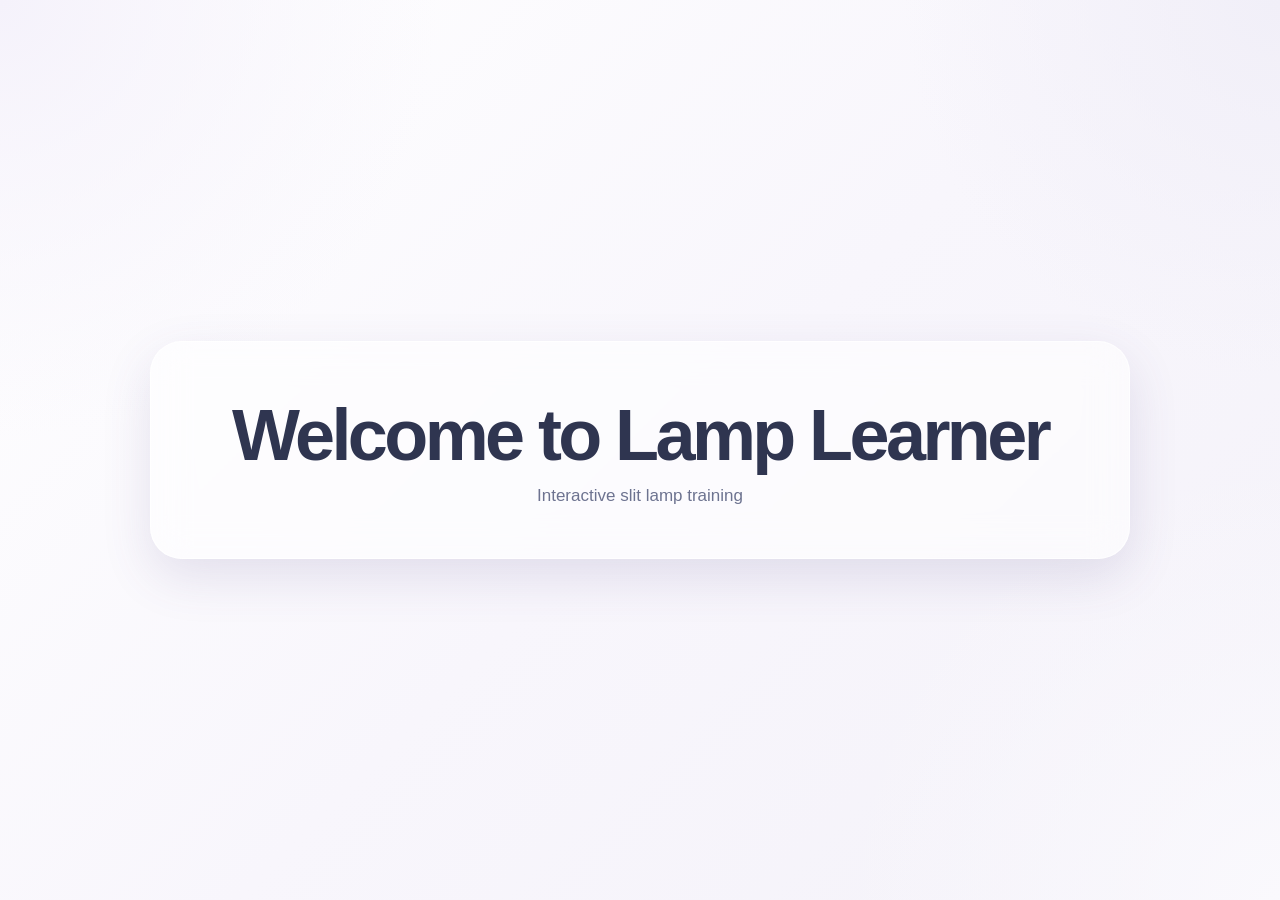
==== commit d3f1b34f: "Update index.html" ====
--- a/index.html
+++ b/index.html
@@ -46,7 +46,14 @@
             </div>  
           </a>
 
-          <a id="anteriorCard" class="module-progress-card locked" href="#">  
+          <div  
+            id="anteriorCard"  
+            class="module-progress-card locked"  
+            tabindex="0"  
+            role="button"  
+            aria-disabled="true"  
+            data-locked-message="Complete Mechanics to unlock Anterior."  
+          >  
             <div class="module-card-top">  
               <small>MODULE 2</small>  
               <span class="status-pill locked-pill">Locked</span>  
@@ -59,9 +66,17 @@
               </div>  
               <strong id="anteriorProgressText">0%</strong>  
             </div>  
-          </a>
+            <span class="locked-tooltip">Complete Mechanics to unlock Anterior.</span>  
+          </div>
 
-          <a id="posteriorCard" class="module-progress-card locked" href="#">  
+          <div  
+            id="posteriorCard"  
+            class="module-progress-card locked"  
+            tabindex="0"  
+            role="button"  
+            aria-disabled="true"  
+            data-locked-message="Complete Mechanics to unlock Posterior."  
+          >  
             <div class="module-card-top">  
               <small>MODULE 3</small>  
               <span class="status-pill locked-pill">Locked</span>  
@@ -74,7 +89,8 @@
               </div>  
               <strong id="posteriorProgressText">0%</strong>  
             </div>  
-          </a>  
+            <span class="locked-tooltip">Complete Mechanics to unlock Posterior.</span>  
+          </div>  
         </div>  
       </div>  
     </section>  
--- a/css/styles.css
+++ b/css/styles.css
@@ -1,39 +1,32 @@
 :root {  
-  --navy: #222743;  
-  --blue: #7284f6;  
-  --blue-2: #93a3ff;  
-  --pink: #f2b4d4;  
-  --pink-2: #ffd7e9;  
-  --mint: #d6f4ed;  
-  --sky: #e3f5ff;  
-  --lavender: #ede9ff;  
-  --soft: rgba(255, 255, 255, 0.52);  
-  --soft-strong: rgba(255, 255, 255, 0.72);  
-  --ink: #3b4563;  
-  --muted: #77839d;  
-  --line: rgba(255, 255, 255, 0.36);  
-  --shadow: 0 20px 60px rgba(90, 102, 170, 0.15);  
-  --shadow-soft: 0 12px 30px rgba(90, 102, 170, 0.10);  
-  --radius: 28px;  
+  --primary: #6f5aa8;  
+  --primary-dark: #58448f;  
+  --primary-light: #a89ad1;  
+  --primary-pale: #ece8f7;  
+  --white-soft: rgba(255, 255, 255, 0.72);  
+  --white-glass: rgba(255, 255, 255, 0.56);  
+  --ink: #2f3550;  
+  --muted: #6d7390;  
+  --line: rgba(111, 90, 168, 0.12);  
+  --shadow: 0 18px 50px rgba(86, 71, 132, 0.14);  
+  --shadow-soft: 0 10px 24px rgba(86, 71, 132, 0.10);  
+  --success: #4b8a72;  
+  --danger: #b45f63;  
 }
 
 * {  
   box-sizing: border-box;  
 }
 
-html {  
-  scroll-behavior: smooth;  
-}
-
 body {  
   margin: 0;  
-  color: var(--ink);  
   font-family: Inter, -apple-system, BlinkMacSystemFont, "Segoe UI", sans-serif;  
+  color: var(--ink);  
   background:  
-    radial-gradient(circle at top left, #ffe6f0 0%, transparent 28%),  
-    radial-gradient(circle at top right, #e4e8ff 0%, transparent 24%),  
-    radial-gradient(circle at bottom right, #def6ff 0%, transparent 28%),  
-    linear-gradient(135deg, #fff9fc 0%, #f7f7ff 50%, #f3fbff 100%);  
+    radial-gradient(circle at top left, #f5f2fb 0%, transparent 28%),  
+    radial-gradient(circle at top right, #f1eff8 0%, transparent 24%),  
+    radial-gradient(circle at bottom right, #faf9fd 0%, transparent 28%),  
+    linear-gradient(135deg, #ffffff 0%, #f8f6fc 52%, #f4f2f9 100%);  
   min-height: 100vh;  
 }
 
@@ -49,25 +42,22 @@
   display: none;  
 }
 
-.glass,  
-.glass-panel,  
-.glass-header,  
-.glass-strip {  
-  background: rgba(255, 255, 255, 0.46);  
+.glass {  
+  background: var(--white-glass);  
   backdrop-filter: blur(18px);  
   -webkit-backdrop-filter: blur(18px);  
-  border: 1px solid rgba(255, 255, 255, 0.45);  
+  border: 1px solid rgba(255, 255, 255, 0.72);  
   box-shadow: var(--shadow);  
 }
 
 .eyebrow {  
-  color: var(--blue);  
+  color: var(--primary);  
   font-size: 11px;  
   font-weight: 800;  
   letter-spacing: 0.15em;  
 }
 
-/* landing */  
+/* home */  
 .landing-body {  
   overflow: hidden;  
 }
@@ -85,23 +75,19 @@
 }
 
 .welcome-card,  
-.dashboard-card,  
-.simple-card,  
-.floating-info,  
-.stageCard,  
-.quizCard {  
+.dashboard-card {  
   border-radius: 32px;  
 }
 
 .welcome-card {  
-  padding: 48px 36px;  
+  padding: 52px 40px;  
   text-align: center;  
 }
 
 .welcome-card h1 {  
   margin: 0 0 10px;  
-  color: var(--navy);  
-  font-size: clamp(40px, 7vw, 72px);  
+  color: var(--ink);  
+  font-size: clamp(42px, 7vw, 72px);  
   letter-spacing: -0.05em;  
 }
 
@@ -115,24 +101,20 @@
   padding: 32px;  
 }
 
-.dashboard-card h2,  
-.simple-card h1 {  
+.dashboard-card h2 {  
   margin: 8px 0 18px;  
-  color: var(--navy);  
+  color: var(--ink);  
   font-size: clamp(28px, 4vw, 44px);  
   letter-spacing: -0.04em;  
 }
 
 .progress-panel {  
-  margin-bottom: 22px;  
-}
-
-.progress-row,  
-.overall-progress-top {  
+  margin-bottom: 24px;  
+}
+
+.progress-row {  
   display: flex;  
   justify-content: space-between;  
-  align-items: center;  
-  gap: 10px;  
   margin-bottom: 8px;  
   color: var(--muted);  
   font-size: 12px;  
@@ -142,9 +124,9 @@
 .overall-track {  
   height: 10px;  
   border-radius: 999px;  
-  background: rgba(255, 255, 255, 0.56);  
+  background: rgba(111, 90, 168, 0.10);  
   overflow: hidden;  
-  box-shadow: inset 0 1px 2px rgba(80, 90, 120, 0.06);  
+  box-shadow: inset 0 1px 2px rgba(60, 50, 100, 0.04);  
 }
 
 .overall-track i {  
@@ -152,24 +134,24 @@
   width: 0%;  
   height: 100%;  
   border-radius: inherit;  
-  background: linear-gradient(90deg, var(--pink), var(--blue), #7acfff);  
+  background: linear-gradient(90deg, var(--primary-light), var(--primary), var(--primary-dark));  
   transition: width 0.35s ease;  
 }
 
 .module-progress-grid {  
   display: grid;  
   grid-template-columns: repeat(3, 1fr);  
-  gap: 16px;  
+  gap: 18px;  
 }
 
 .module-progress-card {  
   text-decoration: none;  
   padding: 20px;  
   border-radius: 24px;  
-  background: rgba(255, 255, 255, 0.42);  
-  border: 1px solid rgba(255, 255, 255, 0.54);  
+  background: rgba(255, 255, 255, 0.82);  
+  border: 1px solid rgba(111, 90, 168, 0.10);  
   box-shadow: var(--shadow-soft);  
-  transition: transform 0.18s ease, opacity 0.18s ease, filter 0.18s ease;  
+  transition: transform 0.18s ease;  
 }
 
 .module-progress-card.unlocked:hover {  
@@ -177,9 +159,12 @@
 }
 
 .module-progress-card.locked {  
-  opacity: 0.55;  
-  filter: grayscale(0.55);  
-  cursor: not-allowed;  
+  filter: grayscale(1);  
+  opacity: 0.35;  
+  pointer-events: none;  
+  user-select: none;  
+  background: rgba(220, 220, 228, 0.75);  
+  border-color: rgba(120, 120, 130, 0.18);  
 }
 
 .module-card-top {  
@@ -198,32 +183,32 @@
 
 .module-progress-card h3 {  
   margin: 10px 0 8px;  
-  color: var(--navy);  
+  color: var(--ink);  
   font-size: 22px;  
 }
 
 .module-progress-card p {  
   margin: 0 0 16px;  
   color: var(--muted);  
+  font-size: 14px;  
   line-height: 1.6;  
-  font-size: 14px;  
 }
 
 .status-pill {  
-  display: inline-flex;  
-  align-items: center;  
   min-height: 28px;  
   padding: 0 10px;  
   border-radius: 999px;  
-  background: rgba(114, 132, 246, 0.12);  
-  color: var(--blue);  
+  display: inline-flex;  
+  align-items: center;  
   font-size: 11px;  
   font-weight: 800;  
+  background: rgba(111, 90, 168, 0.12);  
+  color: var(--primary);  
 }
 
 .locked-pill {  
-  background: rgba(120, 130, 150, 0.14);  
-  color: #7f8aa0;  
+  background: rgba(110, 110, 120, 0.15);  
+  color: #7b7f8e;  
 }
 
 .mini-progress {  
@@ -232,88 +217,33 @@
 }
 
 .mini-progress strong {  
-  color: var(--blue);  
+  color: var(--primary);  
   font-size: 12px;  
 }
 
-/* buttons */  
-.cute-btn {  
-  display: inline-flex;  
+/* mechanics */  
+.mechanics-body {  
+  overflow: hidden;  
+}
+
+.mechanics-fullscreen {  
+  position: relative;  
+  min-height: 100vh;  
+  padding: 16px;  
+}
+
+.mechanics-topbar {  
+  position: absolute;  
+  top: 16px;  
+  left: 16px;  
+  right: 16px;  
+  z-index: 30;  
+  min-height: 76px;  
+  border-radius: 24px;  
+  padding: 14px 20px;  
+  display: flex;  
+  justify-content: space-between;  
   align-items: center;  
-  justify-content: center;  
-  min-height: 48px;  
-  padding: 12px 18px;  
-  border-radius: 999px;  
-  text-decoration: none;  
-  font-weight: 800;  
-  border: 0;  
-  cursor: pointer;  
-  transition: transform 0.18s ease, box-shadow 0.18s ease;  
-}
-
-.cute-btn:hover {  
-  transform: translateY(-2px);  
-}
-
-.primary-btn {  
-  background: linear-gradient(135deg, var(--pink), var(--blue));  
-  color: white;  
-  box-shadow: 0 14px 30px rgba(120, 130, 230, 0.22);  
-}
-
-.secondary-btn {  
-  background: rgba(255, 255, 255, 0.62);  
-  color: var(--blue);  
-  box-shadow: var(--shadow-soft);  
-}
-
-/* shared */  
-.module-page-body {  
-  min-height: 100vh;  
-}
-
-.simple-module-page {  
-  min-height: 100vh;  
-  display: grid;  
-  place-items: center;  
-  padding: 24px;  
-}
-
-.simple-card {  
-  width: min(760px, 100%);  
-  padding: 32px;  
-  background: rgba(255, 255, 255, 0.5);  
-  backdrop-filter: blur(18px);  
-  border: 1px solid rgba(255, 255, 255, 0.45);  
-  box-shadow: var(--shadow);  
-}
-
-.simple-card p {  
-  color: var(--muted);  
-  line-height: 1.7;  
-}
-
-.simple-actions {  
-  display: flex;  
-  gap: 12px;  
-  flex-wrap: wrap;  
-  margin-top: 22px;  
-}
-
-/* mechanics */  
-.mechanics-app {  
-  min-height: 100vh;  
-  padding: 18px;  
-}
-
-.glass-header {  
-  min-height: 84px;  
-  padding: 16px 24px;  
-  border-radius: 26px;  
-  display: flex;  
-  align-items: center;  
-  justify-content: space-between;  
-  gap: 16px;  
 }
 
 .brand {  
@@ -325,18 +255,18 @@
 .logo {  
   width: 46px;  
   height: 46px;  
-  border-radius: 16px;  
+  border-radius: 14px;  
   display: grid;  
   place-items: center;  
-  background: linear-gradient(145deg, var(--pink), var(--blue));  
+  background: linear-gradient(145deg, var(--primary-light), var(--primary));  
   color: #fff;  
   font-size: 24px;  
-  box-shadow: 0 12px 24px rgba(122, 131, 242, 0.24);  
+  box-shadow: 0 10px 22px rgba(111, 90, 168, 0.22);  
 }
 
 h1 {  
   margin: 0;  
-  color: var(--navy);  
+  color: var(--ink);  
   font-size: 22px;  
   letter-spacing: -0.03em;  
 }
@@ -347,35 +277,82 @@
   font-size: 12px;  
 }
 
-.header-actions {  
+.topbar-actions {  
   display: flex;  
+  gap: 10px;  
   align-items: center;  
-  gap: 10px;  
-}
-
-.header-link,  
-.guide-toggle {  
+}
+
+.topbar-link,  
+.topbar-button,  
+.cute-btn {  
   min-height: 42px;  
   padding: 0 14px;  
   border-radius: 999px;  
   border: 0;  
+  background: rgba(255, 255, 255, 0.88);  
+  box-shadow: var(--shadow-soft);  
   text-decoration: none;  
   display: inline-flex;  
   align-items: center;  
-  background: rgba(255, 255, 255, 0.64);  
-  color: var(--blue);  
+  justify-content: center;  
+  cursor: pointer;  
   font-weight: 700;  
-  box-shadow: var(--shadow-soft);  
+  color: var(--primary);  
+}
+
+.primary-btn {  
+  background: linear-gradient(135deg, var(--primary-light), var(--primary));  
+  color: white;  
+}
+
+.secondary-btn {  
+  background: rgba(255, 255, 255, 0.88);  
+  color: var(--primary);  
+}
+
+.parts-dropdown-wrap {  
+  position: relative;  
+}
+
+.parts-dropdown {  
+  position: absolute;  
+  top: calc(100% + 10px);  
+  right: 0;  
+  width: 320px;  
+  max-height: 70vh;  
+  overflow: auto;  
+  border-radius: 22px;  
+  padding: 10px;  
+  z-index: 40;  
+}
+
+.parts-dropdown-header {  
+  display: flex;  
+  justify-content: space-between;  
+  align-items: center;  
+  padding: 8px 10px 12px;  
+  color: var(--ink);  
+}
+
+.dropdown-close {  
+  width: 34px;  
+  height: 34px;  
+  border: 0;  
+  border-radius: 50%;  
+  background: rgba(111, 90, 168, 0.08);  
+  color: var(--primary);  
   cursor: pointer;  
 }
 
-.glass-strip {  
-  margin-top: 12px;  
-  border-radius: 22px;  
-}
-
-.overall-progress-bar {  
-  padding: 12px 24px;  
+.mechanics-progress {  
+  position: absolute;  
+  top: 104px;  
+  left: 16px;  
+  right: 16px;  
+  z-index: 25;  
+  border-radius: 20px;  
+  padding: 12px 20px;  
 }
 
 .overall-progress-inner {  
@@ -385,41 +362,27 @@
   align-items: center;  
 }
 
+.overall-progress-inner small,  
+.overall-progress-inner strong {  
+  font-size: 12px;  
+}
+
 .overall-progress-inner small {  
   color: var(--muted);  
-  font-size: 12px;  
-  font-weight: 700;  
 }
 
 .overall-progress-inner strong {  
-  color: var(--blue);  
-  font-size: 12px;  
+  color: var(--primary);  
   text-align: right;  
 }
 
-.mechanics-layout {  
-  margin-top: 16px;  
-  display: grid;  
-  grid-template-columns: 280px 1fr;  
-  gap: 16px;  
-}
-
-.guide-drawer {  
-  padding: 0;  
-  border-radius: 28px;  
-  overflow: auto;  
-  max-height: calc(100vh - 170px);  
-}
-
 .navTitle {  
-  padding: 24px 22px 16px;  
-  border-bottom: 1px solid rgba(255, 255, 255, 0.3);  
+  padding: 10px 10px 6px;  
 }
 
 .navTitle small,  
-.stageTitle small,  
-.floating-info > small {  
-  color: var(--blue);  
+.floating-hotspot-card > small {  
+  color: var(--primary);  
   font-size: 10px;  
   font-weight: 800;  
   letter-spacing: 0.13em;  
@@ -427,12 +390,11 @@
 
 .navTitle h2 {  
   margin: 7px 0 4px;  
-  color: var(--navy);  
+  color: var(--ink);  
   font-size: 18px;  
 }
 
-.navTitle p,  
-.stageTitle p {  
+.navTitle p {  
   margin: 0;  
   color: var(--muted);  
   font-size: 12px;  
@@ -440,7 +402,7 @@
 
 ol {  
   margin: 0;  
-  padding: 8px 10px 20px;  
+  padding: 0;  
   list-style: none;  
 }
 
@@ -450,7 +412,7 @@
 
 #partsList button {  
   width: 100%;  
-  min-height: 48px;  
+  min-height: 46px;  
   border: 0;  
   border-radius: 14px;  
   padding: 8px 10px;  
@@ -459,14 +421,13 @@
   gap: 10px;  
   align-items: center;  
   text-align: left;  
-  color: #59677f;  
+  color: #58607e;  
   background: transparent;  
   cursor: pointer;  
-  transition: 0.18s;  
 }
 
 #partsList button:hover {  
-  background: rgba(255, 255, 255, 0.42);  
+  background: rgba(111, 90, 168, 0.07);  
 }
 
 #partsList button > span {  
@@ -475,7 +436,7 @@
   border-radius: 9px;  
   display: grid;  
   place-items: center;  
-  background: rgba(255, 255, 255, 0.54);  
+  background: rgba(111, 90, 168, 0.08);  
   font-size: 11px;  
   font-weight: 800;  
 }
@@ -489,111 +450,94 @@
 
 #partsList button i {  
   font-style: normal;  
-  color: #9aa7bd;  
+  color: #98a0bc;  
   font-size: 20px;  
 }
 
 #partsList button.active {  
-  color: var(--blue);  
-  background: rgba(255, 255, 255, 0.58);  
-  box-shadow: inset 3px 0 0 var(--blue);  
+  color: var(--primary);  
+  background: rgba(111, 90, 168, 0.10);  
+  box-shadow: inset 3px 0 0 var(--primary);  
 }
 
 #partsList button.active > span {  
-  background: linear-gradient(135deg, var(--pink), var(--blue));  
+  background: linear-gradient(135deg, var(--primary-light), var(--primary));  
   color: #fff;  
 }
 
-.diagram-stage {  
-  min-width: 0;  
-}
-
-.stageCard {  
-  padding: 24px;  
-  background: rgba(255, 255, 255, 0.46);  
-  backdrop-filter: blur(18px);  
-  border: 1px solid rgba(255, 255, 255, 0.45);  
-  box-shadow: var(--shadow);  
-}
-
-.stageTitle {  
-  text-align: center;  
-  margin-bottom: 18px;  
-}
-
-.stageTitle h2 {  
-  margin: 6px 0 4px;  
-  color: var(--navy);  
-  font-size: clamp(22px, 2vw, 30px);  
-  letter-spacing: -0.03em;  
-}
-
-.diagram-grid {  
-  display: grid;  
-  grid-template-columns: minmax(420px, 1fr) 360px;  
-  gap: 18px;  
-  align-items: start;  
-}
-
-.imageWrap {  
+.mechanics-stage {  
+  position: absolute;  
+  inset: 0;  
+  padding: 132px 12px 96px;  
+}
+
+.imageWrap-full {  
   position: relative;  
   width: 100%;  
-  height: min(68vh, 720px);  
-  min-height: 500px;  
-}
-
-.imageWrap img {  
+  height: 100%;  
+}
+
+.imageWrap-full img {  
   width: 100%;  
   height: 100%;  
   object-fit: contain;  
   display: block;  
-  filter: drop-shadow(0 22px 28px rgba(31, 36, 64, 0.08));  
+  transform: scale(1.08);  
+  transform-origin: center center;  
+  filter: drop-shadow(0 20px 28px rgba(47, 53, 80, 0.08));  
+}
+
+#hotspots {  
+  position: absolute;  
+  inset: 0;  
 }
 
 .hotspot {  
   position: absolute;  
-  width: 52px;  
-  height: 52px;  
+  width: 56px;  
+  height: 56px;  
   transform: translate(-50%, -50%);  
   border: 0;  
   border-radius: 50%;  
   background: transparent;  
   cursor: pointer;  
-  z-index: 2;  
+  z-index: 3;  
 }
 
 .hotspot::before {  
   content: "";  
   position: absolute;  
-  inset: 10px;  
+  inset: 11px;  
   border-radius: 50%;  
-  background: rgba(114, 132, 246, 0.18);  
-  box-shadow: 0 0 0 8px rgba(114, 132, 246, 0.08);  
+  background: rgba(111, 90, 168, 0.18);  
+  box-shadow: 0 0 0 8px rgba(111, 90, 168, 0.08);  
   transition: 0.18s ease;  
 }
 
 .hotspot:hover::before,  
 .hotspot:focus-visible::before {  
-  background: rgba(242, 180, 212, 0.28);  
-  box-shadow: 0 0 0 10px rgba(114, 132, 246, 0.12);  
+  background: rgba(111, 90, 168, 0.28);  
+  box-shadow: 0 0 0 10px rgba(111, 90, 168, 0.12);  
 }
 
 .hotspot.active::before {  
-  background: rgba(114, 132, 246, 0.24);  
-  box-shadow: 0 0 0 10px rgba(114, 132, 246, 0.14);  
-}
-
-.floating-info {  
-  padding: 24px;  
-  background: rgba(255, 255, 255, 0.54);  
-  backdrop-filter: blur(18px);  
-  border: 1px solid rgba(255, 255, 255, 0.46);  
-  box-shadow: var(--shadow);  
-}
-
-.floating-info > h2 {  
+  background: rgba(111, 90, 168, 0.34);  
+  box-shadow: 0 0 0 10px rgba(111, 90, 168, 0.14);  
+}
+
+.floating-hotspot-card {  
+  position: absolute;  
+  width: min(340px, 32vw);  
+  min-width: 290px;  
+  max-width: 360px;  
+  padding: 22px;  
+  border-radius: 28px;  
+  z-index: 10;  
+}
+
+.floating-hotspot-card h2 {  
   margin: 8px 0 16px;  
-  color: var(--navy);  
+  color: var(--ink);  
   font-size: 24px;  
   line-height: 1.18;  
   letter-spacing: -0.025em;  
@@ -603,7 +547,7 @@
   width: 48px;  
   height: 4px;  
   border-radius: 999px;  
-  background: linear-gradient(90deg, var(--pink), var(--blue));  
+  background: linear-gradient(90deg, var(--primary-light), var(--primary));  
   margin-bottom: 18px;  
 }
 
@@ -612,7 +556,7 @@
   grid-template-columns: 32px 1fr;  
   gap: 11px;  
   padding: 15px 0;  
-  border-top: 1px solid rgba(255, 255, 255, 0.34);  
+  border-top: 1px solid rgba(111, 90, 168, 0.10);  
 }
 
 article > i {  
@@ -621,81 +565,81 @@
   border-radius: 10px;  
   display: grid;  
   place-items: center;  
-  color: var(--blue);  
-  background: rgba(255, 255, 255, 0.55);  
+  color: var(--primary);  
+  background: rgba(111, 90, 168, 0.08);  
   font-style: normal;  
   font-weight: 800;  
 }
 
 article h3 {  
   margin: 1px 0 5px;  
-  color: var(--navy);  
+  color: var(--ink);  
   font-size: 12px;  
 }
 
 article p {  
   margin: 0;  
-  color: #5e6d86;  
+  color: #5d657f;  
   font-size: 11.5px;  
-  line-height: 1.6;  
+  line-height: 1.55;  
 }
 
 .pearl,  
 .mistake {  
   margin-top: 8px;  
   padding: 14px;  
+  border-radius: 16px;  
   border: 0;  
-  border-radius: 16px;  
 }
 
 .pearl {  
-  background: rgba(214, 244, 237, 0.55);  
+  background: rgba(111, 90, 168, 0.05);  
 }
 
 .pearl > i {  
-  color: #167f71;  
-  background: rgba(255, 255, 255, 0.5);  
+  color: var(--primary);  
 }
 
 .mistake {  
-  background: rgba(255, 235, 225, 0.56);  
+  background: rgba(70, 70, 80, 0.05);  
 }
 
 .mistake > i {  
-  color: #b35f34;  
-  background: rgba(255, 255, 255, 0.5);  
-}
-
-.bottom-nav {  
-  margin-top: 20px;  
+  color: #786d89;  
+}
+
+.mechanics-footer {  
+  position: absolute;  
+  left: 16px;  
+  right: 16px;  
+  bottom: 16px;  
+  z-index: 20;  
   border-radius: 24px;  
   padding: 14px;  
-  background: rgba(255, 255, 255, 0.52);  
-  backdrop-filter: blur(18px);  
-  display: grid;  
-  grid-template-columns: 1fr auto 1fr;  
+  display: grid;  
+  grid-template-columns: 1fr minmax(280px, 520px) 1fr;  
+  gap: 16px;  
   align-items: center;  
-  gap: 16px;  
 }
 
 .bottom-arrow {  
   min-height: 58px;  
   border: 0;  
   border-radius: 18px;  
-  background: rgba(255, 255, 255, 0.68);  
+  background: rgba(255, 255, 255, 0.88);  
   box-shadow: var(--shadow-soft);  
-  color: var(--navy);  
+  color: var(--ink);  
   display: grid;  
   grid-template-columns: 34px 1fr;  
   gap: 10px;  
   align-items: center;  
   padding: 10px 14px;  
+  text-align: left;  
   cursor: pointer;  
-  text-align: left;  
 }
 
 .bottom-arrow span {  
-  color: var(--blue);  
+  color: var(--primary);  
   font-size: 20px;  
 }
 
@@ -712,12 +656,12 @@
 .bottom-arrow.next {  
   grid-template-columns: 1fr 34px;  
   text-align: right;  
-  background: linear-gradient(135deg, var(--pink), var(--blue));  
-  color: #fff;  
+  background: linear-gradient(135deg, var(--primary-light), var(--primary));  
+  color: white;  
 }
 
 .bottom-arrow.next span {  
-  color: #fff;  
+  color: white;  
 }
 
 .bottom-arrow:disabled {  
@@ -735,26 +679,43 @@
   font-weight: 700;  
 }
 
-#dots {  
-  display: flex;  
-  justify-content: center;  
-  gap: 5px;  
-  margin: 8px 0 10px;  
-}
-
-#dots i {  
-  width: 12px;  
-  height: 4px;  
-  border-radius: 999px;  
-  background: rgba(130, 145, 170, 0.25);  
-}
-
-#dots i.done {  
-  background: linear-gradient(90deg, var(--pink), var(--blue));  
+.clickable-dots {  
+  display: grid;  
+  grid-template-columns: repeat(14, minmax(0, 1fr));  
+  gap: 6px;  
+  margin: 10px 0 12px;  
+}
+
+.dot-button {  
+  min-height: 28px;  
+  border: 0;  
+  border-radius: 9px;  
+  background: rgba(111, 90, 168, 0.08);  
+  color: var(--muted);  
+  font-size: 11px;  
+  font-weight: 800;  
+  cursor: pointer;  
+  transition: 0.18s ease;  
+}
+
+.dot-button:hover {  
+  background: rgba(111, 90, 168, 0.14);  
+  color: var(--primary);  
+}
+
+.dot-button.done {  
+  background: rgba(111, 90, 168, 0.16);  
+  color: var(--primary);  
+}
+
+.dot-button.active {  
+  background: linear-gradient(135deg, var(--primary-light), var(--primary));  
+  color: white;  
+  box-shadow: 0 6px 14px rgba(111, 90, 168, 0.18);  
 }
 
 .lesson-progress-inline {  
-  width: min(360px, 100%);  
+  width: 100%;  
   margin: 0 auto;  
   display: grid;  
   gap: 6px;  
@@ -768,7 +729,7 @@
 .track {  
   height: 8px;  
   border-radius: 999px;  
-  background: rgba(255, 255, 255, 0.5);  
+  background: rgba(111, 90, 168, 0.10);  
   overflow: hidden;  
 }
 
@@ -776,12 +737,12 @@
   display: block;  
   width: 0%;  
   height: 100%;  
-  background: linear-gradient(90deg, var(--pink), var(--blue));  
+  background: linear-gradient(90deg, var(--primary-light), var(--primary), var(--primary-dark));  
   border-radius: inherit;  
 }
 
 .lesson-progress-inline b {  
-  color: var(--blue);  
+  color: var(--primary);  
   font-size: 11px;  
 }
 
@@ -789,8 +750,8 @@
 .quizOverlay {  
   position: fixed;  
   inset: 0;  
-  z-index: 20;  
-  background: rgba(34, 40, 74, 0.34);  
+  z-index: 50;  
+  background: rgba(48, 44, 72, 0.28);  
   display: grid;  
   place-items: center;  
   padding: 24px;  
@@ -807,14 +768,11 @@
   max-height: 94vh;  
   overflow: auto;  
   padding: 30px 34px;  
-  background: rgba(255, 255, 255, 0.58);  
-  backdrop-filter: blur(18px);  
-  border: 1px solid rgba(255, 255, 255, 0.45);  
-  box-shadow: var(--shadow);  
+  border-radius: 30px;  
 }
 
 .quizCard > small {  
-  color: var(--blue);  
+  color: var(--primary);  
   font-weight: 800;  
   letter-spacing: 0.12em;  
   font-size: 10px;  
@@ -822,7 +780,7 @@
 
 .quizCard h2 {  
   margin: 8px 0;  
-  color: var(--navy);  
+  color: var(--ink);  
   font-size: 30px;  
   letter-spacing: -0.03em;  
 }
@@ -838,7 +796,7 @@
   top: 14px;  
   border: 0;  
   background: transparent;  
-  color: #6d7b93;  
+  color: var(--muted);  
   font-size: 28px;  
   cursor: pointer;  
 }
@@ -846,18 +804,17 @@
 .quizStatus {  
   display: flex;  
   justify-content: space-between;  
-  align-items: center;  
   color: var(--muted);  
   font-size: 12px;  
 }
 
 .quizStatus strong {  
-  color: var(--blue);  
+  color: var(--primary);  
 }
 
 #quizPrompt {  
   margin: 10px 0 6px;  
-  color: var(--navy);  
+  color: var(--ink);  
   font-size: 20px;  
 }
 
@@ -892,24 +849,18 @@
   position: absolute;  
   inset: 10px;  
   border-radius: 50%;  
-  background: rgba(114, 132, 246, 0.14);  
-  transition: 0.18s ease;  
-}
-
-.quizHotspot:hover::before,  
-.quizHotspot:focus-visible::before {  
-  background: rgba(114, 132, 246, 0.22);  
+  background: rgba(111, 90, 168, 0.14);  
 }
 
 .quizHotspot.correct::before,  
 .quizHotspot.reveal::before {  
-  background: rgba(55, 180, 120, 0.28);  
-  box-shadow: 0 0 0 8px rgba(55, 180, 120, 0.12);  
+  background: rgba(75, 138, 114, 0.24);  
+  box-shadow: 0 0 0 8px rgba(75, 138, 114, 0.10);  
 }
 
 .quizHotspot.incorrect::before {  
-  background: rgba(215, 94, 94, 0.22);  
-  box-shadow: 0 0 0 8px rgba(215, 94, 94, 0.10);  
+  background: rgba(180, 95, 99, 0.20);  
+  box-shadow: 0 0 0 8px rgba(180, 95, 99, 0.10);  
 }
 
 .quizActions {  
@@ -927,28 +878,28 @@
 }
 
 #quizNext {  
-  background: linear-gradient(135deg, var(--pink), var(--blue));  
-  color: #fff;  
+  background: linear-gradient(135deg, var(--primary-light), var(--primary));  
+  color: white;  
 }
 
 #quizRetry {  
-  background: rgba(255, 255, 255, 0.68);  
-  color: var(--blue);  
+  background: rgba(255, 255, 255, 0.88);  
+  color: var(--primary);  
 }
 
 .quizResult {  
   min-height: 22px;  
   margin: 10px 0 0 !important;  
   font-weight: 800;  
-  color: var(--navy) !important;  
+  color: var(--ink) !important;  
 }
 
 .quizResult.correctText {  
-  color: #257a4d !important;  
+  color: var(--success) !important;  
 }
 
 .quizResult.incorrectText {  
-  color: #b84b4b !important;  
+  color: var(--danger) !important;  
 }
 
 .quizResult.finalResult {  
@@ -958,17 +909,6 @@
 
 .module-complete-actions {  
   margin-top: 18px;  
-  padding-top: 10px;  
-}
-
-.module-complete-actions h3 {  
-  margin: 0 0 8px;  
-  color: var(--navy);  
-}
-
-.module-complete-actions p {  
-  margin: 0 0 14px;  
-  color: var(--muted);  
 }
 
 .module-links {  
@@ -977,11 +917,6 @@
   flex-wrap: wrap;  
 }
 
-.quizOpen {  
-  overflow: hidden;  
-}
-
-/* animations */  
 .fade-away {  
   animation: fadeAway 0.9s forwards;  
 }
@@ -1008,46 +943,9 @@
   }  
 }
 
-/* responsive */  
-@media (max-width: 1180px) {  
-  .diagram-grid {  
-    grid-template-columns: 1fr;  
-  }
-
-  .info-column {  
-    order: 2;  
-  }
-
-  .mechanics-layout {  
-    grid-template-columns: 1fr;  
-  }
-
-  .guide-drawer {  
-    max-height: none;  
-  }  
-}
-
-@media (max-width: 760px) {  
-  .welcome-card,  
-  .dashboard-card,  
-  .simple-card,  
-  .stageCard,  
-  .quizCard {  
-    padding: 24px;  
-  }
-
+@media (max-width: 980px) {  
   .module-progress-grid {  
     grid-template-columns: 1fr;  
-  }
-
-  .glass-header {  
-    flex-direction: column;  
-    align-items: stretch;  
-  }
-
-  .header-actions {  
-    justify-content: flex-start;  
-    flex-wrap: wrap;  
   }
 
   .overall-progress-inner {  
@@ -1059,29 +957,105 @@
     text-align: left;  
   }
 
-  .imageWrap {  
+  .mechanics-body {  
+    overflow: auto;  
+  }
+
+  .mechanics-fullscreen {  
+    padding-bottom: 24px;  
+  }
+
+  .mechanics-stage {  
+    position: relative;  
+    inset: auto;  
+    padding: 150px 0 24px;  
+    min-height: auto;  
+  }
+
+  .imageWrap-full {  
+    min-height: auto;  
+    display: flex;  
+    flex-direction: column;  
+    gap: 18px;  
+  }
+
+  .imageWrap-full img {  
     height: auto;  
-    min-height: 0;  
-    aspect-ratio: 1536 / 1800;  
-  }
-
-  .hotspot {  
-    width: 36px;  
-    height: 36px;  
-  }
-
-  .bottom-nav {  
+    max-height: 70vh;  
+    transform: scale(1.02);  
+  }
+
+  #hotspots {  
+    position: absolute;  
+    inset: 0 auto auto 0;  
+    width: 100%;  
+    height: min(70vh, 900px);  
+  }
+
+  .floating-hotspot-card {  
+    position: relative;  
+    left: auto !important;  
+    top: auto !important;  
+    width: 100%;  
+    min-width: 0;  
+    max-width: none;  
+  }
+
+  .mechanics-footer {  
+    position: relative;  
+    left: auto;  
+    right: auto;  
+    bottom: auto;  
+    margin-top: 12px;  
     grid-template-columns: 1fr;  
   }
 
-  .bottom-arrow,  
-  .bottom-arrow.next {  
-    grid-template-columns: 34px 1fr;  
-    text-align: left;  
-  }
-
-  .bottom-arrow.next span {  
-    order: 0;  
+  .clickable-dots {  
+    grid-template-columns: repeat(7, minmax(0, 1fr));  
+  }  
+}
+
+@media (max-width: 720px) {  
+  .welcome-card,  
+  .dashboard-card,  
+  .quizCard {  
+    padding: 24px;  
+  }
+
+  .mechanics-topbar {  
+    position: relative;  
+    top: auto;  
+    left: auto;  
+    right: auto;  
+    flex-direction: column;  
+    align-items: stretch;  
+    gap: 12px;  
+  }
+
+  .mechanics-progress {  
+    position: relative;  
+    top: auto;  
+    left: auto;  
+    right: auto;  
+    margin-top: 12px;  
+  }
+
+  .topbar-actions {  
+    justify-content: flex-start;  
+    flex-wrap: wrap;  
+  }
+
+  .parts-dropdown {  
+    width: min(320px, calc(100vw - 48px));  
+    right: 0;  
+  }
+
+  .mechanics-stage {  
+    padding-top: 18px;  
+  }
+
+  .clickable-dots {  
+    grid-template-columns: repeat(5, minmax(0, 1fr));  
   }
 
   .quizImageWrap {  
@@ -1093,5 +1067,10 @@
   .quizHotspot {  
     width: 36px;  
     height: 36px;  
+  }
+
+  .hotspot {  
+    width: 40px;  
+    height: 40px;  
   }  
 }  
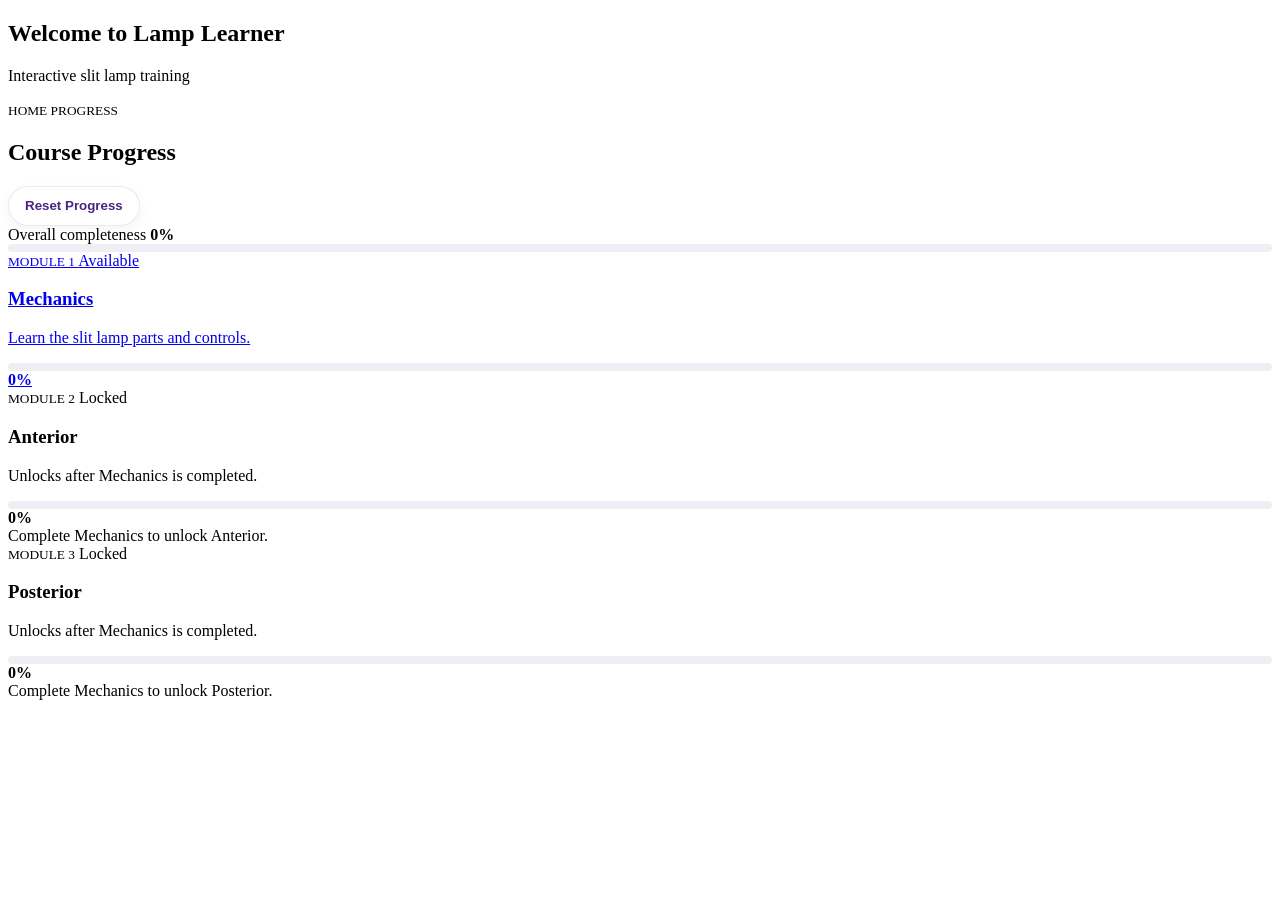
==== commit e1fb1f04: "Update index.html" ====
--- a/index.html
+++ b/index.html
@@ -17,8 +17,13 @@
 
     <section class="dashboard-screen hidden" id="dashboardScreen">  
       <div class="dashboard-card glass">  
-        <small class="eyebrow">HOME PROGRESS</small>  
-        <h2>Course Progress</h2>
+        <div class="dashboard-topbar">  
+          <div>  
+            <small class="eyebrow">HOME PROGRESS</small>  
+            <h2>Course Progress</h2>  
+          </div>  
+          <button id="resetProgressBtn" class="header-btn" type="button">Reset Progress</button>  
+        </div>
 
         <div class="progress-panel">  
           <div class="progress-row">  
@@ -46,14 +51,7 @@
             </div>  
           </a>
 
-          <div  
-            id="anteriorCard"  
-            class="module-progress-card locked"  
-            tabindex="0"  
-            role="button"  
-            aria-disabled="true"  
-            data-locked-message="Complete Mechanics to unlock Anterior."  
-          >  
+          <div id="anteriorCard" class="module-progress-card locked" tabindex="0" role="button" aria-disabled="true">  
             <div class="module-card-top">  
               <small>MODULE 2</small>  
               <span class="status-pill locked-pill">Locked</span>  
@@ -69,14 +67,7 @@
             <span class="locked-tooltip">Complete Mechanics to unlock Anterior.</span>  
           </div>
 
-          <div  
-            id="posteriorCard"  
-            class="module-progress-card locked"  
-            tabindex="0"  
-            role="button"  
-            aria-disabled="true"  
-            data-locked-message="Complete Mechanics to unlock Posterior."  
-          >  
+          <div id="posteriorCard" class="module-progress-card locked" tabindex="0" role="button" aria-disabled="true">  
             <div class="module-card-top">  
               <small>MODULE 3</small>  
               <span class="status-pill locked-pill">Locked</span>  
@@ -108,8 +99,15 @@
         dashboardScreen.classList.remove("hidden");  
         dashboardScreen.classList.add("fade-in");  
         renderDashboardProgress();  
-      }, 900);  
-    }, 1800);  
+      }, 700);  
+    }, 1400);
+
+    document.getElementById("resetProgressBtn").addEventListener("click", () => {  
+      if (confirm("Reset all stored progress for this browser?")) {  
+        resetCourseProgress();  
+        location.reload();  
+      }  
+    });  
   </script>  
 </body>  
 </html>  
--- a/css/styles.css
+++ b/css/styles.css
@@ -1,490 +1,201 @@
+/* ===== CLEAN MECHANICS STYLES ===== */
+
 :root {  
-  --primary: #6f5aa8;  
-  --primary-dark: #58448f;  
-  --primary-light: #a89ad1;  
-  --primary-pale: #ece8f7;  
-  --white-soft: rgba(255, 255, 255, 0.72);  
-  --white-glass: rgba(255, 255, 255, 0.56);  
-  --ink: #2f3550;  
-  --muted: #6d7390;  
-  --line: rgba(111, 90, 168, 0.12);  
-  --shadow: 0 18px 50px rgba(86, 71, 132, 0.14);  
-  --shadow-soft: 0 10px 24px rgba(86, 71, 132, 0.10);  
-  --success: #4b8a72;  
-  --danger: #b45f63;  
-}
-
-* {  
-  box-sizing: border-box;  
-}
-
-body {  
-  margin: 0;  
-  font-family: Inter, -apple-system, BlinkMacSystemFont, "Segoe UI", sans-serif;  
-  color: var(--ink);  
-  background:  
-    radial-gradient(circle at top left, #f5f2fb 0%, transparent 28%),  
-    radial-gradient(circle at top right, #f1eff8 0%, transparent 24%),  
-    radial-gradient(circle at bottom right, #faf9fd 0%, transparent 28%),  
-    linear-gradient(135deg, #ffffff 0%, #f8f6fc 52%, #f4f2f9 100%);  
+  --primary: #4a2383;  
+  --primary-dark: #381a66;  
+  --primary-light: #6b56a3;  
+  --primary-pale: #ede8f6;  
+  --page-bg: #f3f2f6;  
+  --panel-bg: #ffffff;  
+  --panel-soft: #f6f4fa;  
+  --ink: #30344a;  
+  --muted: #70758c;  
+  --line: rgba(74, 35, 131, 0.1);  
+  --shadow: 0 10px 24px rgba(50, 40, 90, 0.08);  
+}
+
+/* page */  
+.mechanics-page {  
+  background: var(--page-bg);  
   min-height: 100vh;  
-}
-
-button {  
-  font: inherit;  
-}
-
-a {  
-  color: inherit;  
-}
-
-.hidden {  
-  display: none;  
-}
-
-.glass {  
-  background: var(--white-glass);  
-  backdrop-filter: blur(18px);  
-  -webkit-backdrop-filter: blur(18px);  
-  border: 1px solid rgba(255, 255, 255, 0.72);  
+  overflow: hidden;  
+}
+
+.mechanics-shell {  
+  width: min(96vw, 1320px);  
+  height: calc(100vh - 24px);  
+  margin: 12px auto;  
+  display: grid;  
+  grid-template-rows: auto auto 1fr auto;  
+  gap: 10px;  
+  min-height: 0;  
+}
+
+/* glass */  
+.mechanics-page .glass {  
+  background: rgba(255, 255, 255, 0.9);  
+  border: 1px solid rgba(255, 255, 255, 0.95);  
   box-shadow: var(--shadow);  
-}
-
-.eyebrow {  
-  color: var(--primary);  
-  font-size: 11px;  
-  font-weight: 800;  
-  letter-spacing: 0.15em;  
-}
-
-/* home */  
-.landing-body {  
-  overflow: hidden;  
-}
-
-.landing-shell {  
-  min-height: 100vh;  
-  display: grid;  
-  place-items: center;  
-  padding: 24px;  
-}
-
-.welcome-screen,  
-.dashboard-screen {  
-  width: min(980px, 100%);  
-}
-
-.welcome-card,  
-.dashboard-card {  
-  border-radius: 32px;  
-}
-
-.welcome-card {  
-  padding: 52px 40px;  
-  text-align: center;  
-}
-
-.welcome-card h1 {  
-  margin: 0 0 10px;  
-  color: var(--ink);  
-  font-size: clamp(42px, 7vw, 72px);  
-  letter-spacing: -0.05em;  
-}
-
-.welcome-card p {  
-  margin: 0;  
-  color: var(--muted);  
-  font-size: 17px;  
-}
-
-.dashboard-card {  
-  padding: 32px;  
-}
-
-.dashboard-card h2 {  
-  margin: 8px 0 18px;  
-  color: var(--ink);  
-  font-size: clamp(28px, 4vw, 44px);  
-  letter-spacing: -0.04em;  
-}
-
-.progress-panel {  
-  margin-bottom: 24px;  
-}
-
-.progress-row {  
+  backdrop-filter: blur(10px);  
+  -webkit-backdrop-filter: blur(10px);  
+}
+
+/* header */  
+.mechanics-header {  
   display: flex;  
   justify-content: space-between;  
-  margin-bottom: 8px;  
+  align-items: center;  
+  gap: 14px;  
+  padding: 14px 18px;  
+  border-radius: 24px;  
+}
+
+.mechanics-header .brand {  
+  display: flex;  
+  align-items: center;  
+  gap: 14px;  
+}
+
+.mechanics-header .logo {  
+  width: 44px;  
+  height: 44px;  
+  border-radius: 14px;  
+  display: grid;  
+  place-items: center;  
+  background: var(--primary);  
+  color: #fff;  
+  font-size: 22px;  
+}
+
+.mechanics-header h1 {  
+  margin: 0;  
+  color: var(--ink);  
+  font-size: 20px;  
+  letter-spacing: -0.03em;  
+}
+
+.mechanics-header p {  
+  margin: 2px 0 0;  
+  color: var(--muted);  
+  font-size: 12px;  
+}
+
+.header-actions {  
+  display: flex;  
+  align-items: center;  
+  gap: 10px;  
+  flex-wrap: wrap;  
+}
+
+.header-btn {  
+  min-height: 40px;  
+  padding: 0 16px;  
+  border-radius: 999px;  
+  border: 1px solid var(--line);  
+  background: #fff;  
+  color: var(--primary);  
+  font-weight: 700;  
+  text-decoration: none;  
+  display: inline-flex;  
+  align-items: center;  
+  justify-content: center;  
+  cursor: pointer;  
+  box-shadow: 0 4px 12px rgba(50, 40, 90, 0.05);  
+}
+
+/* progress bar hidden until hover */  
+.mechanics-progress {  
+  border-radius: 18px;  
+  padding: 12px 18px;  
+  opacity: 0.1;  
+  transition: opacity 0.2s ease;  
+}
+
+.mechanics-shell:hover .mechanics-progress,  
+.mechanics-progress:hover,  
+.mechanics-progress:focus-within {  
+  opacity: 1;  
+}
+
+.mechanics-progress .overall-progress-inner {  
+  display: grid;  
+  grid-template-columns: 160px 1fr 52px;  
+  gap: 16px;  
+  align-items: center;  
+}
+
+.mechanics-progress small {  
   color: var(--muted);  
   font-size: 12px;  
   font-weight: 700;  
 }
 
+.mechanics-progress strong {  
+  color: var(--primary);  
+  text-align: right;  
+  font-size: 12px;  
+}
+
 .overall-track {  
-  height: 10px;  
+  height: 8px;  
   border-radius: 999px;  
-  background: rgba(111, 90, 168, 0.10);  
+  background: rgba(74, 35, 131, 0.08);  
   overflow: hidden;  
-  box-shadow: inset 0 1px 2px rgba(60, 50, 100, 0.04);  
 }
 
 .overall-track i {  
   display: block;  
   width: 0%;  
   height: 100%;  
+  background: var(--primary);  
   border-radius: inherit;  
-  background: linear-gradient(90deg, var(--primary-light), var(--primary), var(--primary-dark));  
-  transition: width 0.35s ease;  
-}
-
-.module-progress-grid {  
-  display: grid;  
-  grid-template-columns: repeat(3, 1fr);  
-  gap: 18px;  
-}
-
-.module-progress-card {  
-  text-decoration: none;  
-  padding: 20px;  
-  border-radius: 24px;  
-  background: rgba(255, 255, 255, 0.82);  
-  border: 1px solid rgba(111, 90, 168, 0.10);  
-  box-shadow: var(--shadow-soft);  
-  transition: transform 0.18s ease;  
-}
-
-.module-progress-card.unlocked:hover {  
-  transform: translateY(-3px);  
-}
-
-.module-progress-card.locked {  
-  filter: grayscale(1);  
-  opacity: 0.35;  
-  pointer-events: none;  
-  user-select: none;  
-  background: rgba(220, 220, 228, 0.75);  
-  border-color: rgba(120, 120, 130, 0.18);  
-}
-
-.module-card-top {  
+}
+
+/* stage */  
+.mechanics-stage {  
+  min-height: 0;  
+  border-radius: 28px;  
+  padding: 18px;  
+  overflow: hidden;  
+}
+
+.stage-grid {  
+  display: grid;  
+  grid-template-columns: 260px minmax(0, 1fr) 260px;  
+  gap: 16px;  
+  align-items: center;  
+  height: 100%;  
+  min-height: 0;  
+}
+
+.side-dock {  
   display: flex;  
-  justify-content: space-between;  
-  align-items: center;  
-  gap: 10px;  
-}
-
-.module-progress-card small {  
-  color: var(--muted);  
-  font-size: 10px;  
-  font-weight: 800;  
-  letter-spacing: 0.12em;  
-}
-
-.module-progress-card h3 {  
-  margin: 10px 0 8px;  
-  color: var(--ink);  
-  font-size: 22px;  
-}
-
-.module-progress-card p {  
-  margin: 0 0 16px;  
-  color: var(--muted);  
-  font-size: 14px;  
-  line-height: 1.6;  
-}
-
-.status-pill {  
-  min-height: 28px;  
-  padding: 0 10px;  
-  border-radius: 999px;  
-  display: inline-flex;  
-  align-items: center;  
-  font-size: 11px;  
-  font-weight: 800;  
-  background: rgba(111, 90, 168, 0.12);  
-  color: var(--primary);  
-}
-
-.locked-pill {  
-  background: rgba(110, 110, 120, 0.15);  
-  color: #7b7f8e;  
-}
-
-.mini-progress {  
-  display: grid;  
-  gap: 8px;  
-}
-
-.mini-progress strong {  
-  color: var(--primary);  
-  font-size: 12px;  
-}
-
-/* mechanics */  
-.mechanics-body {  
-  overflow: hidden;  
-}
-
-.mechanics-fullscreen {  
+  align-items: center;  
+  justify-content: center;  
+  min-height: 0;  
+}
+
+.image-stage {  
+  min-width: 0;  
+  min-height: 0;  
+  display: flex;  
+  align-items: center;  
+  justify-content: center;  
+}
+
+.bounded-image-wrap {  
   position: relative;  
-  min-height: 100vh;  
-  padding: 16px;  
-}
-
-.mechanics-topbar {  
-  position: absolute;  
-  top: 16px;  
-  left: 16px;  
-  right: 16px;  
-  z-index: 30;  
-  min-height: 76px;  
-  border-radius: 24px;  
-  padding: 14px 20px;  
-  display: flex;  
-  justify-content: space-between;  
-  align-items: center;  
-}
-
-.brand {  
-  display: flex;  
-  align-items: center;  
-  gap: 13px;  
-}
-
-.logo {  
-  width: 46px;  
-  height: 46px;  
-  border-radius: 14px;  
-  display: grid;  
-  place-items: center;  
-  background: linear-gradient(145deg, var(--primary-light), var(--primary));  
-  color: #fff;  
-  font-size: 24px;  
-  box-shadow: 0 10px 22px rgba(111, 90, 168, 0.22);  
-}
-
-h1 {  
-  margin: 0;  
-  color: var(--ink);  
-  font-size: 22px;  
-  letter-spacing: -0.03em;  
-}
-
-.brand p {  
-  margin: 3px 0 0;  
-  color: var(--muted);  
-  font-size: 12px;  
-}
-
-.topbar-actions {  
-  display: flex;  
-  gap: 10px;  
-  align-items: center;  
-}
-
-.topbar-link,  
-.topbar-button,  
-.cute-btn {  
-  min-height: 42px;  
-  padding: 0 14px;  
-  border-radius: 999px;  
-  border: 0;  
-  background: rgba(255, 255, 255, 0.88);  
-  box-shadow: var(--shadow-soft);  
-  text-decoration: none;  
-  display: inline-flex;  
-  align-items: center;  
-  justify-content: center;  
-  cursor: pointer;  
-  font-weight: 700;  
-  color: var(--primary);  
-}
-
-.primary-btn {  
-  background: linear-gradient(135deg, var(--primary-light), var(--primary));  
-  color: white;  
-}
-
-.secondary-btn {  
-  background: rgba(255, 255, 255, 0.88);  
-  color: var(--primary);  
-}
-
-.parts-dropdown-wrap {  
-  position: relative;  
-}
-
-.parts-dropdown {  
-  position: absolute;  
-  top: calc(100% + 10px);  
-  right: 0;  
-  width: 320px;  
-  max-height: 70vh;  
-  overflow: auto;  
-  border-radius: 22px;  
-  padding: 10px;  
-  z-index: 40;  
-}
-
-.parts-dropdown-header {  
-  display: flex;  
-  justify-content: space-between;  
-  align-items: center;  
-  padding: 8px 10px 12px;  
-  color: var(--ink);  
-}
-
-.dropdown-close {  
-  width: 34px;  
-  height: 34px;  
-  border: 0;  
-  border-radius: 50%;  
-  background: rgba(111, 90, 168, 0.08);  
-  color: var(--primary);  
-  cursor: pointer;  
-}
-
-.mechanics-progress {  
-  position: absolute;  
-  top: 104px;  
-  left: 16px;  
-  right: 16px;  
-  z-index: 25;  
-  border-radius: 20px;  
-  padding: 12px 20px;  
-}
-
-.overall-progress-inner {  
-  display: grid;  
-  grid-template-columns: 190px 1fr 55px;  
-  gap: 16px;  
-  align-items: center;  
-}
-
-.overall-progress-inner small,  
-.overall-progress-inner strong {  
-  font-size: 12px;  
-}
-
-.overall-progress-inner small {  
-  color: var(--muted);  
-}
-
-.overall-progress-inner strong {  
-  color: var(--primary);  
-  text-align: right;  
-}
-
-.navTitle {  
-  padding: 10px 10px 6px;  
-}
-
-.navTitle small,  
-.floating-hotspot-card > small {  
-  color: var(--primary);  
-  font-size: 10px;  
-  font-weight: 800;  
-  letter-spacing: 0.13em;  
-}
-
-.navTitle h2 {  
-  margin: 7px 0 4px;  
-  color: var(--ink);  
-  font-size: 18px;  
-}
-
-.navTitle p {  
-  margin: 0;  
-  color: var(--muted);  
-  font-size: 12px;  
-}
-
-ol {  
-  margin: 0;  
-  padding: 0;  
-  list-style: none;  
-}
-
-li {  
-  margin: 4px 0;  
-}
-
-#partsList button {  
-  width: 100%;  
-  min-height: 46px;  
-  border: 0;  
-  border-radius: 14px;  
-  padding: 8px 10px;  
-  display: grid;  
-  grid-template-columns: 28px 1fr 12px;  
-  gap: 10px;  
-  align-items: center;  
-  text-align: left;  
-  color: #58607e;  
-  background: transparent;  
-  cursor: pointer;  
-}
-
-#partsList button:hover {  
-  background: rgba(111, 90, 168, 0.07);  
-}
-
-#partsList button > span {  
-  width: 26px;  
-  height: 26px;  
-  border-radius: 9px;  
-  display: grid;  
-  place-items: center;  
-  background: rgba(111, 90, 168, 0.08);  
-  font-size: 11px;  
-  font-weight: 800;  
-}
-
-#partsList button em {  
-  font-style: normal;  
-  font-size: 11.5px;  
-  font-weight: 650;  
-  line-height: 1.25;  
-}
-
-#partsList button i {  
-  font-style: normal;  
-  color: #98a0bc;  
-  font-size: 20px;  
-}
-
-#partsList button.active {  
-  color: var(--primary);  
-  background: rgba(111, 90, 168, 0.10);  
-  box-shadow: inset 3px 0 0 var(--primary);  
-}
-
-#partsList button.active > span {  
-  background: linear-gradient(135deg, var(--primary-light), var(--primary));  
-  color: #fff;  
-}
-
-.mechanics-stage {  
-  position: absolute;  
-  inset: 0;  
-  padding: 132px 12px 96px;  
-}
-
-.imageWrap-full {  
-  position: relative;  
-  width: 100%;  
-  height: 100%;  
-}
-
-.imageWrap-full img {  
+  width: min(100%, 720px);  
+  height: min(68vh, 720px);  
+  min-height: 420px;  
+  margin: 0 auto;  
+}
+
+.bounded-image-wrap img {  
   width: 100%;  
   height: 100%;  
   object-fit: contain;  
   display: block;  
-  transform: scale(1.08);  
-  transform-origin: center center;  
-  filter: drop-shadow(0 20px 28px rgba(47, 53, 80, 0.08));  
 }
 
 #hotspots {  
@@ -492,10 +203,11 @@
   inset: 0;  
 }
 
+/* hotspots */  
 .hotspot {  
   position: absolute;  
-  width: 56px;  
-  height: 56px;  
+  width: 48px;  
+  height: 48px;  
   transform: translate(-50%, -50%);  
   border: 0;  
   border-radius: 50%;  
@@ -507,127 +219,294 @@
 .hotspot::before {  
   content: "";  
   position: absolute;  
-  inset: 11px;  
+  inset: 10px;  
   border-radius: 50%;  
-  background: rgba(111, 90, 168, 0.18);  
-  box-shadow: 0 0 0 8px rgba(111, 90, 168, 0.08);  
-  transition: 0.18s ease;  
+  background: rgba(74, 35, 131, 0.14);  
+  box-shadow: 0 0 0 8px rgba(74, 35, 131, 0.07);  
+  transition: 0.2s ease;  
 }
 
 .hotspot:hover::before,  
 .hotspot:focus-visible::before {  
-  background: rgba(111, 90, 168, 0.28);  
-  box-shadow: 0 0 0 10px rgba(111, 90, 168, 0.12);  
+  background: rgba(74, 35, 131, 0.22);  
 }
 
 .hotspot.active::before {  
-  background: rgba(111, 90, 168, 0.34);  
-  box-shadow: 0 0 0 10px rgba(111, 90, 168, 0.14);  
-}
-
-.floating-hotspot-card {  
+  background: rgba(74, 35, 131, 0.3);  
+  box-shadow: 0 0 0 10px rgba(74, 35, 131, 0.12);  
+}
+
+/* component panel */  
+.component-panel {  
+  position: relative;  
+  width: 100%;  
+  max-width: 260px;  
+  max-height: 460px;  
+  border-radius: 22px;  
+  overflow: hidden;  
+  background: rgba(255, 255, 255, 0.96);  
+}
+
+.panel-close {  
   position: absolute;  
-  width: min(340px, 32vw);  
-  min-width: 290px;  
-  max-width: 360px;  
-  padding: 22px;  
-  border-radius: 28px;  
-  z-index: 10;  
-}
-
-.floating-hotspot-card h2 {  
-  margin: 8px 0 16px;  
-  color: var(--ink);  
-  font-size: 24px;  
-  line-height: 1.18;  
-  letter-spacing: -0.025em;  
-}
-
-.rule {  
-  width: 48px;  
-  height: 4px;  
-  border-radius: 999px;  
-  background: linear-gradient(90deg, var(--primary-light), var(--primary));  
-  margin-bottom: 18px;  
-}
-
-article {  
-  display: grid;  
-  grid-template-columns: 32px 1fr;  
-  gap: 11px;  
-  padding: 15px 0;  
-  border-top: 1px solid rgba(111, 90, 168, 0.10);  
-}
-
-article > i {  
+  top: 10px;  
+  right: 10px;  
   width: 30px;  
   height: 30px;  
-  border-radius: 10px;  
+  border: 0;  
+  border-radius: 50%;  
+  background: var(--primary-pale);  
+  color: var(--primary);  
+  cursor: pointer;  
+  z-index: 2;  
+}
+
+.panel-scroll {  
+  max-height: 460px;  
+  overflow: auto;  
+  padding: 18px;  
+}
+
+.component-panel small {  
+  color: var(--primary);  
+  font-size: 10px;  
+  font-weight: 800;  
+  letter-spacing: 0.14em;  
+}
+
+.component-panel h2 {  
+  margin: 8px 0 12px;  
+  color: var(--ink);  
+  font-size: 18px;  
+  line-height: 1.2;  
+}
+
+.component-panel .rule {  
+  width: 36px;  
+  height: 3px;  
+  border-radius: 999px;  
+  background: var(--primary);  
+  margin-bottom: 12px;  
+}
+
+.component-panel article {  
+  display: grid;  
+  grid-template-columns: 24px 1fr;  
+  gap: 8px;  
+  padding: 10px 0;  
+  border-top: 1px solid rgba(74, 35, 131, 0.08);  
+}
+
+.component-panel article > i {  
+  width: 24px;  
+  height: 24px;  
+  border-radius: 8px;  
   display: grid;  
   place-items: center;  
-  color: var(--primary);  
-  background: rgba(111, 90, 168, 0.08);  
+  background: var(--primary-pale);  
+  color: var(--primary);  
   font-style: normal;  
   font-weight: 800;  
-}
-
-article h3 {  
-  margin: 1px 0 5px;  
+  font-size: 11px;  
+}
+
+.component-panel article h3 {  
+  margin: 0 0 4px;  
+  font-size: 11px;  
   color: var(--ink);  
+}
+
+.component-panel article p {  
+  margin: 0;  
+  font-size: 10.5px;  
+  line-height: 1.45;  
+  color: var(--muted);  
+}
+
+.component-panel .pearl,  
+.component-panel .mistake {  
+  margin-top: 6px;  
+  padding: 10px;  
+  border-radius: 12px;  
+  border: 0;  
+}
+
+.component-panel .pearl {  
+  background: var(--panel-soft);  
+}
+
+.component-panel .mistake {  
+  background: #f3f3f5;  
+}
+
+/* guide dropdown */  
+.guide-wrap {  
+  position: relative;  
+}
+
+.guide-dropdown {  
+  position: absolute;  
+  top: calc(100% + 10px);  
+  right: 0;  
+  width: 330px;  
+  max-height: 72vh;  
+  overflow: auto;  
+  border-radius: 20px;  
+  padding: 10px;  
+  z-index: 40;  
+}
+
+.guide-dropdown-header {  
+  display: flex;  
+  justify-content: space-between;  
+  align-items: center;  
+  padding: 8px 10px 12px;  
+}
+
+.dropdown-close {  
+  width: 32px;  
+  height: 32px;  
+  border: 0;  
+  border-radius: 50%;  
+  background: var(--primary-pale);  
+  color: var(--primary);  
+  cursor: pointer;  
+}
+
+.guide-tools {  
+  display: grid;  
+  gap: 10px;  
+  padding: 0 10px 12px;  
+}
+
+.guide-search {  
+  width: 100%;  
+  min-height: 40px;  
+  border-radius: 12px;  
+  border: 1px solid var(--line);  
+  padding: 0 12px;  
+  background: #fff;  
+  color: var(--ink);  
+}
+
+.guide-filter {  
+  display: inline-flex;  
+  align-items: center;  
+  gap: 8px;  
+  color: var(--muted);  
   font-size: 12px;  
-}
-
-article p {  
+  font-weight: 600;  
+}
+
+.guide-empty {  
+  margin: 10px;  
+  color: var(--muted);  
+  font-size: 13px;  
+}
+
+#partsList {  
+  list-style: none;  
   margin: 0;  
-  color: #5d657f;  
-  font-size: 11.5px;  
-  line-height: 1.55;  
-}
-
-.pearl,  
-.mistake {  
-  margin-top: 8px;  
-  padding: 14px;  
-  border-radius: 16px;  
+  padding: 0;  
+}
+
+#partsList li {  
+  margin: 4px 0;  
+}
+
+#partsList button {  
+  width: 100%;  
+  min-height: 42px;  
   border: 0;  
-}
-
-.pearl {  
-  background: rgba(111, 90, 168, 0.05);  
-}
-
-.pearl > i {  
-  color: var(--primary);  
-}
-
-.mistake {  
-  background: rgba(70, 70, 80, 0.05);  
-}
-
-.mistake > i {  
-  color: #786d89;  
-}
-
-.mechanics-footer {  
-  position: absolute;  
-  left: 16px;  
-  right: 16px;  
-  bottom: 16px;  
-  z-index: 20;  
-  border-radius: 24px;  
-  padding: 14px;  
-  display: grid;  
-  grid-template-columns: 1fr minmax(280px, 520px) 1fr;  
-  gap: 16px;  
-  align-items: center;  
-}
-
-.bottom-arrow {  
-  min-height: 58px;  
-  border: 0;  
+  border-radius: 14px;  
+  padding: 8px 10px;  
+  display: grid;  
+  grid-template-columns: 26px 1fr 12px;  
+  gap: 10px;  
+  align-items: center;  
+  text-align: left;  
+  background: transparent;  
+  color: var(--muted);  
+  cursor: pointer;  
+}
+
+#partsList button:hover {  
+  background: var(--panel-soft);  
+}
+
+#partsList button > span {  
+  width: 24px;  
+  height: 24px;  
+  border-radius: 8px;  
+  display: grid;  
+  place-items: center;  
+  background: var(--primary-pale);  
+  font-size: 10px;  
+  font-weight: 800;  
+  color: var(--primary);  
+}
+
+#partsList button em {  
+  font-style: normal;  
+  font-size: 11px;  
+  font-weight: 650;  
+  color: var(--ink);  
+}
+
+#partsList button i {  
+  font-style: normal;  
+  color: #a0a3b1;  
+  font-size: 18px;  
+}
+
+#partsList button.active {  
+  background: var(--primary-pale);  
+  box-shadow: inset 3px 0 0 var(--primary);  
+}
+
+#partsList button.active > span {  
+  background: var(--primary);  
+  color: #fff;  
+}
+
+/* bottom tray */  
+.mechanics-tray {  
+  position: relative;  
+  border-radius: 26px;  
+  padding: 10px 14px 14px;  
+  overflow: hidden;  
+  transform: translateY(calc(100% - 46px));  
+  opacity: 0.8;  
+  transition: transform 0.24s ease, opacity 0.24s ease;  
+}
+
+.mechanics-tray:hover,  
+.mechanics-tray:focus-within,  
+.mechanics-shell:hover .mechanics-tray {  
+  transform: translateY(0);  
+  opacity: 1;  
+}
+
+.tray-handle {  
+  width: 58px;  
+  height: 5px;  
+  border-radius: 999px;  
+  background: rgba(74, 35, 131, 0.18);  
+  margin: 0 auto 8px;  
+}
+
+.tray-content {  
+  display: grid;  
+  grid-template-columns: 1fr minmax(280px, 500px) 1fr;  
+  gap: 14px;  
+  align-items: center;  
+}
+
+.tray-arrow {  
+  min-height: 48px;  
+  border: 1px solid var(--line);  
   border-radius: 18px;  
-  background: rgba(255, 255, 255, 0.88);  
-  box-shadow: var(--shadow-soft);  
+  background: #fff;  
   color: var(--ink);  
   display: grid;  
   grid-template-columns: 34px 1fr;  
@@ -638,38 +517,39 @@
   cursor: pointer;  
 }
 
-.bottom-arrow span {  
+.tray-arrow span {  
   color: var(--primary);  
   font-size: 20px;  
 }
 
-.bottom-arrow small {  
+.tray-arrow small {  
   color: var(--muted);  
   font-size: 10px;  
 }
 
-.bottom-arrow strong {  
+.tray-arrow strong {  
   display: block;  
-  font-size: 11px;  
-}
-
-.bottom-arrow.next {  
+  font-size: 10px;  
+}
+
+.tray-arrow.next {  
   grid-template-columns: 1fr 34px;  
   text-align: right;  
-  background: linear-gradient(135deg, var(--primary-light), var(--primary));  
-  color: white;  
-}
-
-.bottom-arrow.next span {  
-  color: white;  
-}
-
-.bottom-arrow:disabled {  
+  background: var(--primary);  
+  color: #fff;  
+  border-color: transparent;  
+}
+
+.tray-arrow.next span {  
+  color: #fff;  
+}
+
+.tray-arrow:disabled {  
   opacity: 0.45;  
   cursor: default;  
 }
 
-.bottom-center {  
+.tray-center {  
   text-align: center;  
 }
 
@@ -683,53 +563,58 @@
   display: grid;  
   grid-template-columns: repeat(14, minmax(0, 1fr));  
   gap: 6px;  
-  margin: 10px 0 12px;  
+  margin: 8px 0 10px;  
 }
 
 .dot-button {  
-  min-height: 28px;  
-  border: 0;  
-  border-radius: 9px;  
-  background: rgba(111, 90, 168, 0.08);  
-  color: var(--muted);  
-  font-size: 11px;  
+  min-height: 26px;  
+  border-radius: 8px;  
+  border: 1px solid var(--line);  
+  background: #fff;  
+  color: var(--muted);  
+  font-size: 10px;  
   font-weight: 800;  
   cursor: pointer;  
-  transition: 0.18s ease;  
-}
-
-.dot-button:hover {  
-  background: rgba(111, 90, 168, 0.14);  
+}
+
+.dot-button.unseen:hover {  
+  border-color: var(--primary);  
   color: var(--primary);  
 }
 
 .dot-button.done {  
-  background: rgba(111, 90, 168, 0.16);  
+  background: var(--primary-pale);  
   color: var(--primary);  
 }
 
 .dot-button.active {  
-  background: linear-gradient(135deg, var(--primary-light), var(--primary));  
-  color: white;  
-  box-shadow: 0 6px 14px rgba(111, 90, 168, 0.18);  
+  background: var(--primary);  
+  color: #fff;  
+  border-color: var(--primary);  
 }
 
 .lesson-progress-inline {  
-  width: 100%;  
-  margin: 0 auto;  
-  display: grid;  
-  gap: 6px;  
+  display: grid;  
+  gap: 5px;  
+}
+
+.lesson-progress-inline small,  
+.lesson-progress-inline b {  
+  font-size: 10px;  
 }
 
 .lesson-progress-inline small {  
   color: var(--muted);  
-  font-size: 11px;  
+}
+
+.lesson-progress-inline b {  
+  color: var(--primary);  
 }
 
 .track {  
   height: 8px;  
   border-radius: 999px;  
-  background: rgba(111, 90, 168, 0.10);  
+  background: rgba(74, 35, 131, 0.08);  
   overflow: hidden;  
 }
 
@@ -737,336 +622,118 @@
   display: block;  
   width: 0%;  
   height: 100%;  
-  background: linear-gradient(90deg, var(--primary-light), var(--primary), var(--primary-dark));  
+  background: var(--primary);  
   border-radius: inherit;  
 }
 
-.lesson-progress-inline b {  
-  color: var(--primary);  
-  font-size: 11px;  
-}
-
-/* quiz */  
-.quizOverlay {  
-  position: fixed;  
-  inset: 0;  
-  z-index: 50;  
-  background: rgba(48, 44, 72, 0.28);  
-  display: grid;  
-  place-items: center;  
-  padding: 24px;  
-  backdrop-filter: blur(10px);  
-}
-
-.quizOverlay[hidden] {  
-  display: none;  
-}
-
-.quizCard {  
-  position: relative;  
-  width: min(100%, 760px);  
-  max-height: 94vh;  
-  overflow: auto;  
-  padding: 30px 34px;  
-  border-radius: 30px;  
-}
-
-.quizCard > small {  
-  color: var(--primary);  
-  font-weight: 800;  
-  letter-spacing: 0.12em;  
-  font-size: 10px;  
-}
-
-.quizCard h2 {  
-  margin: 8px 0;  
-  color: var(--ink);  
-  font-size: 30px;  
-  letter-spacing: -0.03em;  
-}
-
-.quizCard > p {  
-  color: var(--muted);  
-  margin: 5px 0 16px;  
-}
-
-.quizClose {  
-  position: absolute;  
-  right: 16px;  
-  top: 14px;  
-  border: 0;  
-  background: transparent;  
-  color: var(--muted);  
-  font-size: 28px;  
-  cursor: pointer;  
-}
-
-.quizStatus {  
-  display: flex;  
-  justify-content: space-between;  
-  color: var(--muted);  
-  font-size: 12px;  
-}
-
-.quizStatus strong {  
-  color: var(--primary);  
-}
-
-#quizPrompt {  
-  margin: 10px 0 6px;  
-  color: var(--ink);  
-  font-size: 20px;  
-}
-
-.quizImageWrap {  
-  position: relative;  
-  width: min(100%, 560px);  
-  height: min(55vh, 510px);  
-  min-height: 390px;  
-  margin: 8px auto 0;  
-}
-
-.quizImageWrap img {  
-  width: 100%;  
-  height: 100%;  
-  object-fit: contain;  
-  display: block;  
-}
-
-.quizHotspot {  
-  position: absolute;  
-  width: 54px;  
-  height: 54px;  
-  transform: translate(-50%, -50%);  
-  border: 0;  
-  border-radius: 50%;  
-  background: transparent;  
-  cursor: crosshair;  
-}
-
-.quizHotspot::before {  
-  content: "";  
-  position: absolute;  
-  inset: 10px;  
-  border-radius: 50%;  
-  background: rgba(111, 90, 168, 0.14);  
-}
-
-.quizHotspot.correct::before,  
-.quizHotspot.reveal::before {  
-  background: rgba(75, 138, 114, 0.24);  
-  box-shadow: 0 0 0 8px rgba(75, 138, 114, 0.10);  
-}
-
-.quizHotspot.incorrect::before {  
-  background: rgba(180, 95, 99, 0.20);  
-  box-shadow: 0 0 0 8px rgba(180, 95, 99, 0.10);  
-}
-
-.quizActions {  
-  display: flex;  
-  gap: 10px;  
-  margin-top: 14px;  
-}
-
-.quizActions button {  
-  border: 0;  
-  border-radius: 999px;  
-  padding: 12px 18px;  
-  font-weight: 800;  
-  cursor: pointer;  
-}
-
-#quizNext {  
-  background: linear-gradient(135deg, var(--primary-light), var(--primary));  
-  color: white;  
-}
-
-#quizRetry {  
-  background: rgba(255, 255, 255, 0.88);  
-  color: var(--primary);  
-}
-
-.quizResult {  
-  min-height: 22px;  
-  margin: 10px 0 0 !important;  
-  font-weight: 800;  
-  color: var(--ink) !important;  
-}
-
-.quizResult.correctText {  
-  color: var(--success) !important;  
-}
-
-.quizResult.incorrectText {  
-  color: var(--danger) !important;  
-}
-
-.quizResult.finalResult {  
-  font-size: 18px;  
-  padding: 18px 0;  
-}
-
-.module-complete-actions {  
-  margin-top: 18px;  
-}
-
-.module-links {  
-  display: flex;  
-  gap: 12px;  
-  flex-wrap: wrap;  
-}
-
-.fade-away {  
-  animation: fadeAway 0.9s forwards;  
-}
-
-.fade-in {  
-  animation: fadeIn 0.9s forwards;  
-}
-
-@keyframes fadeAway {  
-  to {  
-    opacity: 0;  
-    transform: scale(0.98);  
+/* responsive */  
+@media (max-width: 1100px) {  
+  .stage-grid {  
+    grid-template-columns: 220px minmax(0, 1fr) 220px;  
+  }
+
+  .component-panel {  
+    max-width: 220px;  
   }  
 }
 
-@keyframes fadeIn {  
-  from {  
-    opacity: 0;  
-    transform: translateY(22px);  
-  }  
-  to {  
+@media (max-width: 980px) {  
+  .mechanics-page {  
+    overflow: auto;  
+  }
+
+  .mechanics-shell {  
+    height: auto;  
+    min-height: 100vh;  
+    grid-template-rows: auto auto auto auto;  
+  }
+
+  .mechanics-progress {  
     opacity: 1;  
-    transform: translateY(0);  
-  }  
-}
-
-@media (max-width: 980px) {  
-  .module-progress-grid {  
+  }
+
+  .stage-grid {  
     grid-template-columns: 1fr;  
-  }
-
-  .overall-progress-inner {  
-    grid-template-columns: 1fr;  
-    gap: 8px;  
-  }
-
-  .overall-progress-inner strong {  
-    text-align: left;  
-  }
-
-  .mechanics-body {  
-    overflow: auto;  
-  }
-
-  .mechanics-fullscreen {  
-    padding-bottom: 24px;  
-  }
-
-  .mechanics-stage {  
-    position: relative;  
-    inset: auto;  
-    padding: 150px 0 24px;  
-    min-height: auto;  
-  }
-
-  .imageWrap-full {  
-    min-height: auto;  
-    display: flex;  
-    flex-direction: column;  
-    gap: 18px;  
-  }
-
-  .imageWrap-full img {  
     height: auto;  
-    max-height: 70vh;  
-    transform: scale(1.02);  
-  }
-
-  #hotspots {  
-    position: absolute;  
-    inset: 0 auto auto 0;  
+  }
+
+  .side-dock {  
+    display: block;  
+  }
+
+  .image-stage {  
+    order: 1;  
+  }
+
+  #leftDock,  
+  #rightDock {  
+    order: 2;  
+  }
+
+  .component-panel {  
+    max-width: none;  
     width: 100%;  
-    height: min(70vh, 900px);  
-  }
-
-  .floating-hotspot-card {  
-    position: relative;  
-    left: auto !important;  
-    top: auto !important;  
-    width: 100%;  
-    min-width: 0;  
-    max-width: none;  
-  }
-
-  .mechanics-footer {  
-    position: relative;  
-    left: auto;  
-    right: auto;  
-    bottom: auto;  
-    margin-top: 12px;  
-    grid-template-columns: 1fr;  
-  }
-
-  .clickable-dots {  
-    grid-template-columns: repeat(7, minmax(0, 1fr));  
-  }  
-}
-
-@media (max-width: 720px) {  
-  .welcome-card,  
-  .dashboard-card,  
-  .quizCard {  
-    padding: 24px;  
-  }
-
-  .mechanics-topbar {  
-    position: relative;  
-    top: auto;  
-    left: auto;  
-    right: auto;  
-    flex-direction: column;  
-    align-items: stretch;  
-    gap: 12px;  
-  }
-
-  .mechanics-progress {  
-    position: relative;  
-    top: auto;  
-    left: auto;  
-    right: auto;  
-    margin-top: 12px;  
-  }
-
-  .topbar-actions {  
-    justify-content: flex-start;  
-    flex-wrap: wrap;  
-  }
-
-  .parts-dropdown {  
-    width: min(320px, calc(100vw - 48px));  
-    right: 0;  
-  }
-
-  .mechanics-stage {  
-    padding-top: 18px;  
-  }
-
-  .clickable-dots {  
-    grid-template-columns: repeat(5, minmax(0, 1fr));  
-  }
-
-  .quizImageWrap {  
+    max-height: none;  
+  }
+
+  .panel-scroll {  
+    max-height: none;  
+  }
+
+  .bounded-image-wrap {  
+    width: min(100%, 760px);  
     height: auto;  
     min-height: 0;  
     aspect-ratio: 1536 / 1800;  
   }
 
-  .quizHotspot {  
-    width: 36px;  
-    height: 36px;  
+  .mechanics-tray {  
+    transform: none;  
+    opacity: 1;  
+  }
+
+  .tray-content {  
+    grid-template-columns: 1fr;  
+  }
+
+  .clickable-dots {  
+    grid-template-columns: repeat(7, minmax(0, 1fr));  
+  }
+
+  .mechanics-progress .overall-progress-inner {  
+    grid-template-columns: 1fr;  
+    gap: 8px;  
+  }
+
+  .mechanics-progress strong {  
+    text-align: left;  
+  }  
+}
+
+@media (max-width: 720px) {  
+  .mechanics-shell {  
+    width: min(100vw, 100%);  
+    margin: 0;  
+    padding: 10px;  
+    gap: 10px;  
+    height: auto;  
+  }
+
+  .mechanics-header {  
+    flex-direction: column;  
+    align-items: stretch;  
+  }
+
+  .header-actions {  
+    justify-content: flex-start;  
+  }
+
+  .guide-dropdown {  
+    width: min(330px, calc(100vw - 40px));  
+  }
+
+  .clickable-dots {  
+    grid-template-columns: repeat(5, minmax(0, 1fr));  
   }
 
   .hotspot {  
